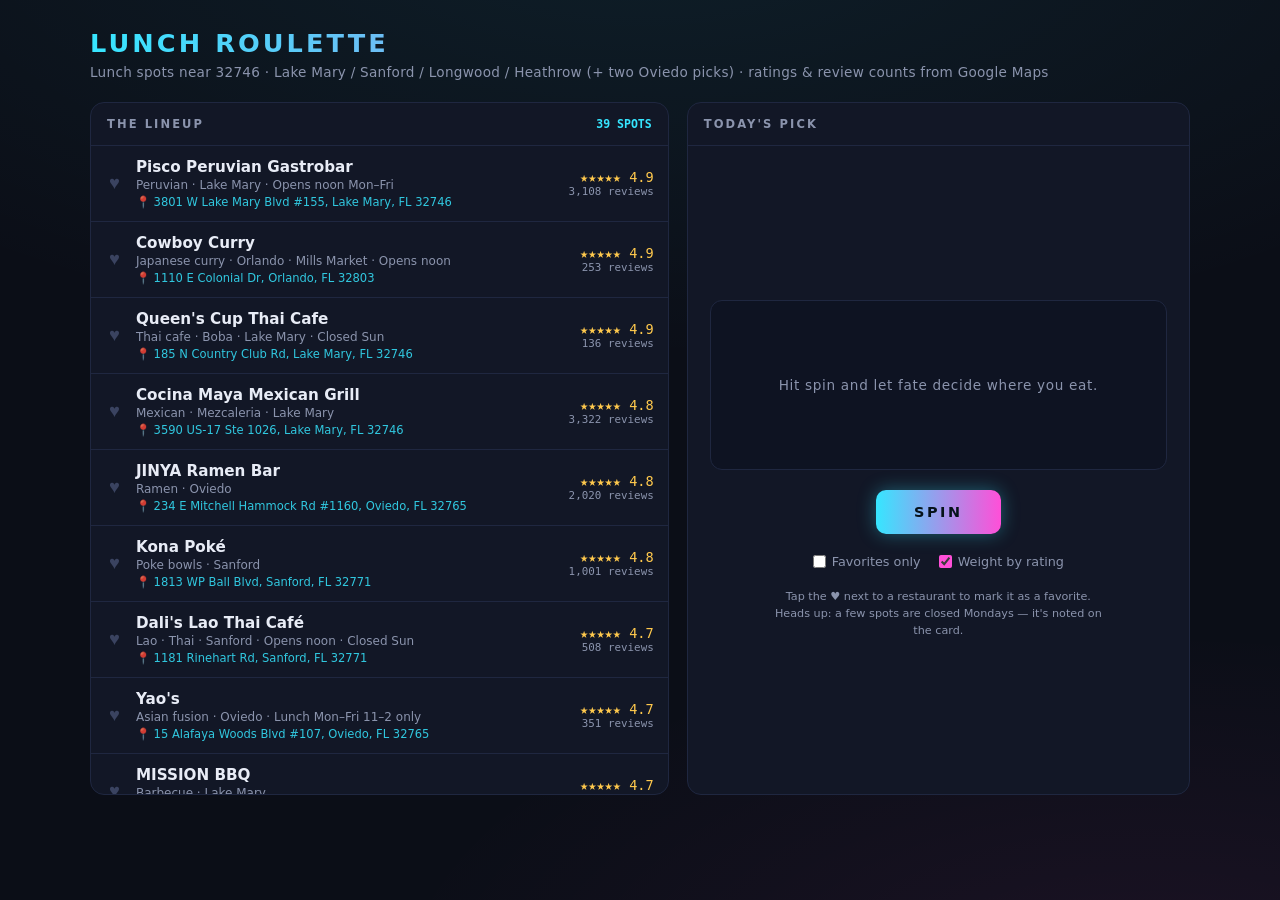
==== lunch.html @ aefb9f99 "Update lunch.html" ====
<!DOCTYPE html>
<html lang="en">
<head>
<meta charset="UTF-8">
<meta name="viewport" content="width=device-width, initial-scale=1.0">
<title>Lunch Roulette — 32746</title>
<style>
  :root{
    --bg:#0b0e17;
    --panel:#121726;
    --panel2:#0e1322;
    --line:#1f2740;
    --cyan:#36e6ff;
    --pink:#ff4fd8;
    --text:#e8ecf6;
    --dim:#8b94ad;
    --gold:#ffc94d;
  }
  *{box-sizing:border-box;margin:0;padding:0}
  body{
    background:var(--bg);
    background-image:radial-gradient(ellipse 80% 50% at 50% -10%, rgba(54,230,255,.08), transparent),
                     radial-gradient(ellipse 60% 40% at 90% 110%, rgba(255,79,216,.07), transparent);
    color:var(--text);
    font-family:"Segoe UI",system-ui,-apple-system,sans-serif;
    min-height:100vh;
    padding:28px 20px 48px;
  }
  header{max-width:1100px;margin:0 auto 22px}
  h1{
    font-size:1.6rem;letter-spacing:.12em;text-transform:uppercase;font-weight:800;
    background:linear-gradient(90deg,var(--cyan),var(--pink));
    -webkit-background-clip:text;background-clip:text;color:transparent;
  }
  header p{color:var(--dim);font-size:.85rem;margin-top:6px;letter-spacing:.02em}
  .wrap{max-width:1100px;margin:0 auto;display:grid;grid-template-columns:1.15fr 1fr;gap:18px}
  @media (max-width:820px){.wrap{grid-template-columns:1fr}}

  .panel{
    background:var(--panel);
    border:1px solid var(--line);
    border-radius:14px;
    overflow:hidden;
    display:flex;flex-direction:column;
  }
  .panel-head{
    padding:14px 16px;border-bottom:1px solid var(--line);
    display:flex;align-items:center;justify-content:space-between;gap:10px;
    font-size:.72rem;letter-spacing:.18em;text-transform:uppercase;color:var(--dim);font-weight:700;
  }
  .panel-head .count{color:var(--cyan);font-family:Consolas,monospace;letter-spacing:0}

  /* list */
  .list{overflow-y:auto;max-height:72vh;scrollbar-width:thin;scrollbar-color:var(--line) transparent}
  .row{
    display:flex;align-items:center;gap:12px;
    padding:12px 14px;border-bottom:1px solid var(--line);
    transition:background .15s;
  }
  .row:last-child{border-bottom:none}
  .row:hover{background:var(--panel2)}
  .row.highlight{background:rgba(54,230,255,.10);box-shadow:inset 3px 0 0 var(--cyan)}
  .fav-btn{
    background:none;border:none;cursor:pointer;font-size:1.15rem;line-height:1;
    color:#3a4360;transition:color .15s,transform .1s;flex-shrink:0;padding:4px;
  }
  .fav-btn:hover{transform:scale(1.2)}
  .fav-btn.on{color:var(--pink);text-shadow:0 0 8px rgba(255,79,216,.6)}
  .info{flex:1;min-width:0}
  .name{font-weight:600;font-size:.95rem}
  .meta{color:var(--dim);font-size:.75rem;margin-top:2px}
  .addr{display:block;font-size:.72rem;margin-top:3px}
  .addr a,.pick-addr a{color:var(--cyan);text-decoration:none;opacity:.85}
  .addr a:hover,.pick-addr a:hover{text-decoration:underline;opacity:1}
  .pick-addr{font-size:.78rem}
  .rating{
    font-family:Consolas,monospace;font-size:.85rem;color:var(--gold);
    flex-shrink:0;text-align:right;
  }
  .rating .n{display:block;color:var(--dim);font-size:.68rem}

  /* picker */
  .picker-body{flex:1;display:flex;flex-direction:column;align-items:center;justify-content:center;padding:34px 22px;gap:20px;min-height:380px}
  .slot{
    width:100%;min-height:170px;border-radius:12px;
    border:1px solid var(--line);
    background:var(--panel2);
    display:flex;flex-direction:column;align-items:center;justify-content:center;
    padding:22px;text-align:center;gap:8px;position:relative;
  }
  .slot.landed{border-color:var(--cyan);box-shadow:0 0 0 1px var(--cyan),0 0 28px rgba(54,230,255,.25)}
  .slot .placeholder{color:var(--dim);font-size:.85rem;letter-spacing:.05em}
  .slot .pick-name{font-size:1.45rem;font-weight:800;letter-spacing:.01em}
  .slot.landed .pick-name{
    background:linear-gradient(90deg,var(--cyan),var(--pink));
    -webkit-background-clip:text;background-clip:text;color:transparent;
  }
  .slot .pick-meta{color:var(--dim);font-size:.82rem}
  .slot .pick-rating{color:var(--gold);font-family:Consolas,monospace;font-size:.95rem}
  .slot .pick-fav{color:var(--pink);font-size:.78rem;letter-spacing:.12em;text-transform:uppercase}

  .spin-btn{
    font:inherit;font-weight:800;letter-spacing:.18em;text-transform:uppercase;font-size:.9rem;
    color:#06121a;background:linear-gradient(90deg,var(--cyan),var(--pink));
    border:none;border-radius:10px;padding:14px 38px;cursor:pointer;
    transition:transform .1s,box-shadow .15s;
    box-shadow:0 0 18px rgba(54,230,255,.35);
  }
  .spin-btn:hover{transform:translateY(-1px);box-shadow:0 0 26px rgba(255,79,216,.45)}
  .spin-btn:active{transform:translateY(1px)}
  .spin-btn:disabled{opacity:.5;cursor:default;transform:none}

  .opts{display:flex;gap:18px;flex-wrap:wrap;justify-content:center;color:var(--dim);font-size:.8rem}
  .opts label{display:flex;align-items:center;gap:6px;cursor:pointer;user-select:none}
  .opts input{accent-color:var(--pink)}
  .note{color:var(--dim);font-size:.7rem;text-align:center;max-width:340px;line-height:1.5}

  @media (prefers-reduced-motion:reduce){
    .spin-btn,.fav-btn,.row{transition:none}
  }
</style>
</head>
<body>
<header>
  <h1>Lunch Roulette</h1>
  <p>Lunch spots near 32746 · Lake Mary / Sanford / Longwood / Heathrow (+ two Oviedo picks) · ratings &amp; review counts from Google Maps</p>
</header>

<div class="wrap">
  <!-- LEFT: list -->
  <section class="panel">
    <div class="panel-head">
      <span>The Lineup</span>
      <span class="count" id="countLabel"></span>
    </div>
    <div class="list" id="list"></div>
  </section>

  <!-- RIGHT: picker -->
  <section class="panel">
    <div class="panel-head"><span>Today's Pick</span></div>
    <div class="picker-body">
      <div class="slot" id="slot">
        <div class="placeholder">Hit spin and let fate decide where you eat.</div>
      </div>
      <button class="spin-btn" id="spinBtn">Spin</button>
      <div class="opts">
        <label><input type="checkbox" id="favOnly"> Favorites only</label>
        <label><input type="checkbox" id="weighted" checked> Weight by rating</label>
      </div>
      <p class="note">Tap the ♥ next to a restaurant to mark it as a favorite. Heads up: a few spots are closed Mondays — it's noted on the card.</p>
    </div>
  </section>
</div>

<script>
const RESTAURANTS = [
  {name:"Pisco Peruvian Gastrobar", cuisine:"Peruvian", area:"Lake Mary", rating:4.9, reviews:3108, note:"Opens noon Mon–Fri", addr:"3801 W Lake Mary Blvd #155, Lake Mary, FL 32746", maps:"https://maps.apple.com/?daddr=3801%20W%20Lake%20Mary%20Blvd%20%23155%2C%20Lake%20Mary%2C%20FL%2032746"},
  {name:"Cowboy Curry", cuisine:"Japanese curry", area:"Orlando · Mills Market", rating:4.9, reviews:253, note:"Opens noon", addr:"1110 E Colonial Dr, Orlando, FL 32803", maps:"https://maps.apple.com/?daddr=1110%20E%20Colonial%20Dr%2C%20Orlando%2C%20FL%2032803"},
  {name:"Queen's Cup Thai Cafe", cuisine:"Thai cafe · Boba", area:"Lake Mary", rating:4.9, reviews:136, note:"Closed Sun", addr:"185 N Country Club Rd, Lake Mary, FL 32746", maps:"https://maps.apple.com/?daddr=185%20N%20Country%20Club%20Rd%2C%20Lake%20Mary%2C%20FL%2032746"},
  {name:"Cocina Maya Mexican Grill", cuisine:"Mexican · Mezcaleria", area:"Lake Mary", rating:4.8, reviews:3322, note:"", addr:"3590 US-17 Ste 1026, Lake Mary, FL 32746", maps:"https://maps.apple.com/?daddr=3590%20US-17%20Ste%201026%2C%20Lake%20Mary%2C%20FL%2032746"},
  {name:"JINYA Ramen Bar", cuisine:"Ramen", area:"Oviedo", rating:4.8, reviews:2020, note:"", addr:"234 E Mitchell Hammock Rd #1160, Oviedo, FL 32765", maps:"https://maps.apple.com/?daddr=234%20E%20Mitchell%20Hammock%20Rd%20%231160%2C%20Oviedo%2C%20FL%2032765"},
  {name:"Kona Poké", cuisine:"Poke bowls", area:"Sanford", rating:4.8, reviews:1001, note:"", addr:"1813 WP Ball Blvd, Sanford, FL 32771", maps:"https://maps.apple.com/?daddr=1813%20WP%20Ball%20Blvd%2C%20Sanford%2C%20FL%2032771"},
  {name:"Dali's Lao Thai Café", cuisine:"Lao · Thai", area:"Sanford", rating:4.7, reviews:508, note:"Opens noon · Closed Sun", addr:"1181 Rinehart Rd, Sanford, FL 32771", maps:"https://maps.apple.com/?daddr=1181%20Rinehart%20Rd%2C%20Sanford%2C%20FL%2032771"},
  {name:"Yao's", cuisine:"Asian fusion", area:"Oviedo", rating:4.7, reviews:351, note:"Lunch Mon–Fri 11–2 only", addr:"15 Alafaya Woods Blvd #107, Oviedo, FL 32765", maps:"https://maps.apple.com/?daddr=15%20Alafaya%20Woods%20Blvd%20%23107%2C%20Oviedo%2C%20FL%2032765"},
  {name:"MISSION BBQ", cuisine:"Barbecue", area:"Lake Mary", rating:4.7, reviews:259, note:"", addr:"4335 W Lake Mary Blvd, Lake Mary, FL 32746", maps:"https://maps.apple.com/?daddr=4335%20W%20Lake%20Mary%20Blvd%2C%20Lake%20Mary%2C%20FL%2032746"},
  {name:"FILO Mediterranean Kitchen", cuisine:"Mediterranean bowls", area:"Lake Mary", rating:4.7, reviews:201, note:"", addr:"4287 W Lake Mary Blvd, Lake Mary, FL 32746", maps:"https://maps.apple.com/?daddr=4287%20W%20Lake%20Mary%20Blvd%2C%20Lake%20Mary%2C%20FL%2032746"},
  {name:"Ford's Garage", cuisine:"Burgers · American", area:"Sanford", rating:4.7, reviews:1014, note:"", addr:"1415 Rinehart Rd, Sanford, FL 32771", maps:"https://maps.apple.com/?daddr=1415%20Rinehart%20Rd%2C%20Sanford%2C%20FL%2032771"},
  {name:"Hooked Fish Camp", cuisine:"Seafood", area:"Sanford", rating:4.7, reviews:459, note:"", addr:"550 Towne Center Cir, Sanford, FL 32771", maps:"https://maps.apple.com/?daddr=550%20Towne%20Center%20Cir%2C%20Sanford%2C%20FL%2032771"},
  {name:"Moliendo Café", cuisine:"Colombian · Latin", area:"Longwood", rating:4.7, reviews:315, note:"", addr:"409 N US Hwy 17 92, Longwood, FL 32750", maps:"https://maps.apple.com/?daddr=409%20N%20US%20Hwy%2017%2092%2C%20Longwood%2C%20FL%2032750"},
  {name:"Chick-fil-A", cuisine:"Chicken · Fast food", area:"Lake Mary Blvd", rating:4.6, reviews:4396, note:"Closed Sun", addr:"4420 W Lake Mary Blvd, Lake Mary, FL 32746", maps:"https://maps.apple.com/?daddr=4420%20W%20Lake%20Mary%20Blvd%2C%20Lake%20Mary%2C%20FL%2032746"},
  {name:"Mellow Mushroom", cuisine:"Pizza", area:"Sanford", rating:4.6, reviews:3095, note:"", addr:"1831 Rinehart Rd, Sanford, FL 32771", maps:"https://maps.apple.com/?daddr=1831%20Rinehart%20Rd%2C%20Sanford%2C%20FL%2032771"},
  {name:"F&D Cantina", cuisine:"Mexican", area:"Lake Mary", rating:4.6, reviews:2610, note:"Opens 11:30", addr:"1125 Townpark Ave, Lake Mary, FL 32746", maps:"https://maps.apple.com/?daddr=1125%20Townpark%20Ave%2C%20Lake%20Mary%2C%20FL%2032746"},
  {name:"Fresh Kitchen", cuisine:"Healthy bowls", area:"Lake Mary", rating:4.6, reviews:1332, note:"", addr:"3793 Lake Emma Rd, Lake Mary, FL 32746", maps:"https://maps.apple.com/?daddr=3793%20Lake%20Emma%20Rd%2C%20Lake%20Mary%2C%20FL%2032746"},
  {name:"The Vineyard Wine Company", cuisine:"Wine bar · American", area:"Lake Mary", rating:4.6, reviews:754, note:"Closed Mon", addr:"1140 Townpark Ave #1260, Lake Mary, FL 32746", maps:"https://maps.apple.com/?daddr=1140%20Townpark%20Ave%20%231260%2C%20Lake%20Mary%2C%20FL%2032746"},
  {name:"Made In Puerto Rico", cuisine:"Puerto Rican", area:"Lake Mary", rating:4.6, reviews:474, note:"", addr:"3005 W Lake Mary Blvd #120, Lake Mary, FL 32746", maps:"https://maps.apple.com/?daddr=3005%20W%20Lake%20Mary%20Blvd%20%23120%2C%20Lake%20Mary%2C%20FL%2032746"},
  {name:"Miyaji Sushi & Hibachi", cuisine:"Japanese · Sushi · Hibachi", area:"Lake Mary", rating:4.6, reviews:150, note:"", addr:"4265 W Lake Mary Blvd, Lake Mary, FL 32746", maps:"https://maps.apple.com/?daddr=4265%20W%20Lake%20Mary%20Blvd%2C%20Lake%20Mary%2C%20FL%2032746"},
  {name:"Korea House", cuisine:"Korean BBQ", area:"Longwood", rating:4.5, reviews:1118, note:"Opens noon · Closed Tue", addr:"1155 W State Rd 434 #123, Longwood, FL 32750", maps:"https://maps.apple.com/?daddr=1155%20W%20State%20Rd%20434%20%23123%2C%20Longwood%2C%20FL%2032750"},
  {name:"Krazy Greek Kitchen", cuisine:"Greek", area:"Lake Mary", rating:4.5, reviews:1834, note:"", addr:"142 W Lakeview Ave #1000, Lake Mary, FL 32746", maps:"https://maps.apple.com/?daddr=142%20W%20Lakeview%20Ave%20%231000%2C%20Lake%20Mary%2C%20FL%2032746"},
  {name:"CAVA", cuisine:"Mediterranean bowls", area:"Lake Mary", rating:4.5, reviews:935, note:"", addr:"901 Currency Cir, Lake Mary, FL 32746", maps:"https://maps.apple.com/?daddr=901%20Currency%20Cir%2C%20Lake%20Mary%2C%20FL%2032746"},
  {name:"5th Element", cuisine:"Indian · Lunch buffet", area:"Sanford", rating:4.5, reviews:1400, note:"Closed Mon · Lunch 11–3", addr:"1133 Rinehart Rd, Sanford, FL 32771", maps:"https://maps.apple.com/?daddr=1133%20Rinehart%20Rd%2C%20Sanford%2C%20FL%2032771"},
  {name:"Nawabi Hyderabad House", cuisine:"Indian · Hyderabadi", area:"Lake Mary", rating:4.5, reviews:90, note:"", addr:"4225 W Lake Mary Blvd, Lake Mary, FL 32746", maps:"https://maps.apple.com/?daddr=4225%20W%20Lake%20Mary%20Blvd%2C%20Lake%20Mary%2C%20FL%2032746"},
  {name:"Maru Sushi & Grill", cuisine:"Japanese · Korean · Sushi", area:"Sanford", rating:4.4, reviews:392, note:"Closed Sun · Lunch 11:30–2:30", addr:"400 N Entrance Rd, Sanford, FL 32771", maps:"https://maps.apple.com/?daddr=400%20N%20Entrance%20Rd%2C%20Sanford%2C%20FL%2032771"},
  {name:"4 Rivers Smokehouse", cuisine:"Barbecue", area:"Longwood", rating:4.5, reviews:3596, note:"", addr:"1869 W State Rd 434, Longwood, FL 32750", maps:"https://maps.apple.com/?daddr=1869%20W%20State%20Rd%20434%2C%20Longwood%2C%20FL%2032750"},
  {name:"NewCity Bistro", cuisine:"Bistro · Café", area:"Lake Mary", rating:4.5, reviews:110, note:"Open till 4:30", addr:"124 N 4th St Ste 1700, Lake Mary, FL 32746", maps:"https://maps.apple.com/?daddr=124%20N%204th%20St%20Ste%201700%2C%20Lake%20Mary%2C%20FL%2032746"},
  {name:"PDQ", cuisine:"Chicken tenders", area:"Sanford", rating:4.4, reviews:2907, note:"", addr:"1610 Rinehart Rd, Sanford, FL 32771", maps:"https://maps.apple.com/?daddr=1610%20Rinehart%20Rd%2C%20Sanford%2C%20FL%2032771"},
  {name:"Shake Shack", cuisine:"Burgers · Shakes", area:"Oviedo", rating:4.4, reviews:28, note:"", addr:"65 W Mitchell Hammock Rd Ste 1501, Oviedo, FL 32765", maps:"https://maps.apple.com/?daddr=65%20W%20Mitchell%20Hammock%20Rd%20Ste%201501%2C%20Oviedo%2C%20FL%2032765"},
  {name:"Beth's Burger Bar", cuisine:"Burgers · American", area:"Lake Mary", rating:4.3, reviews:1450, note:"", addr:"223 Wheelhouse Ln #1121, Lake Mary, FL 32746", maps:"https://maps.apple.com/?daddr=223%20Wheelhouse%20Ln%20%231121%2C%20Lake%20Mary%2C%20FL%2032746"},
  {name:"Peach Valley Café", cuisine:"Breakfast · Brunch", area:"Heathrow", rating:4.3, reviews:1313, note:"Open till 2:30", addr:"1210 International Pkwy, Heathrow, FL 32746", maps:"https://maps.apple.com/?daddr=1210%20International%20Pkwy%2C%20Heathrow%2C%20FL%2032746"},
  {name:"Jax 5th Ave", cuisine:"Wings · Sports bar", area:"Lake Mary", rating:4.2, reviews:1211, note:"Closed Mon", addr:"951 Greenwood Blvd, Lake Mary, FL 32746", maps:"https://maps.apple.com/?daddr=951%20Greenwood%20Blvd%2C%20Lake%20Mary%2C%20FL%2032746"},
  {name:"Subway", cuisine:"Subs · Fast food", area:"International Pkwy", rating:4.2, reviews:162, note:"", addr:"120 International Pkwy Ste 114, Lake Mary, FL 32746", maps:"https://maps.apple.com/?daddr=120%20International%20Pkwy%20Ste%20114%2C%20Lake%20Mary%2C%20FL%2032746"},
  {name:"Arby's", cuisine:"Roast beef · Fast food", area:"Lake Mary", rating:4.1, reviews:1584, note:"", addr:"4620 W Lake Mary Blvd, Lake Mary, FL 32746", maps:"https://maps.apple.com/?daddr=4620%20W%20Lake%20Mary%20Blvd%2C%20Lake%20Mary%2C%20FL%2032746"},
  {name:"Dave's Hot Chicken", cuisine:"Hot chicken", area:"Lake Mary", rating:4.0, reviews:555, note:"", addr:"4405 W Lake Mary Blvd, Lake Mary, FL 32746", maps:"https://maps.apple.com/?daddr=4405%20W%20Lake%20Mary%20Blvd%2C%20Lake%20Mary%2C%20FL%2032746"},
  {name:"Chipotle", cuisine:"Mexican · Fast casual", area:"Sanford (WP Ball Blvd)", rating:4.0, reviews:1078, note:"Next to Kona Poké", addr:"1805 WP Ball Blvd, Sanford, FL 32771", maps:"https://maps.apple.com/?daddr=1805%20WP%20Ball%20Blvd%2C%20Sanford%2C%20FL%2032771"},
  {name:"Steak 'n Shake", cuisine:"Burgers · Shakes", area:"Sanford", rating:4.0, reviews:1551, note:"", addr:"40 Towne Center Cir, Sanford, FL 32771", maps:"https://maps.apple.com/?daddr=40%20Towne%20Center%20Cir%2C%20Sanford%2C%20FL%2032771"},
  {name:"Bojangles", cuisine:"Chicken · Biscuits", area:"Sanford", rating:3.9, reviews:980, note:"Open 24 hrs", addr:"101 S Oregon Ave, Sanford, FL 32771", maps:"https://maps.apple.com/?daddr=101%20S%20Oregon%20Ave%2C%20Sanford%2C%20FL%2032771"}
];

const favs = new Set();
const listEl = document.getElementById('list');
const slotEl = document.getElementById('slot');
const spinBtn = document.getElementById('spinBtn');
const favOnly = document.getElementById('favOnly');
const weighted = document.getElementById('weighted');
const countLabel = document.getElementById('countLabel');

function stars(r){
  const full = Math.round(r);
  return '★'.repeat(full) + '☆'.repeat(5-full);
}

function render(){
  listEl.innerHTML = '';
  RESTAURANTS.forEach((r,i)=>{
    const row = document.createElement('div');
    row.className = 'row';
    row.id = 'row-'+i;
    row.innerHTML =
      '<button class="fav-btn'+(favs.has(i)?' on':'')+'" title="Toggle favorite">♥</button>'+
      '<div class="info"><div class="name">'+r.name+'</div>'+
      '<div class="meta">'+r.cuisine+' · '+r.area+(r.note?' · '+r.note:'')+'</div>'+
      '<div class="addr"><a href="'+r.maps+'" target="_blank" rel="noopener">\ud83d\udccd '+r.addr+'</a></div></div>'+
      '<div class="rating">'+stars(r.rating)+' '+r.rating.toFixed(1)+
      '<span class="n">'+r.reviews.toLocaleString()+' reviews</span></div>';
    row.querySelector('.fav-btn').addEventListener('click',()=>{
      favs.has(i) ? favs.delete(i) : favs.add(i);
      render();
    });
    listEl.appendChild(row);
  });
  countLabel.textContent = RESTAURANTS.length + ' spots' + (favs.size ? ' · ' + favs.size + ' ♥' : '');
}

function pool(){
  let idx = RESTAURANTS.map((_,i)=>i);
  if (favOnly.checked && favs.size) idx = idx.filter(i=>favs.has(i));
  return idx;
}

function weightedPick(idx){
  if (!weighted.checked){
    return idx[Math.floor(Math.random()*idx.length)];
  }
  // weight = (rating - 3.5)^2 so a 4.9 is meaningfully likelier than a 3.9
  const w = idx.map(i=>Math.pow(RESTAURANTS[i].rating-3.5,2));
  const total = w.reduce((a,b)=>a+b,0);
  let roll = Math.random()*total;
  for (let k=0;k<idx.length;k++){
    roll -= w[k];
    if (roll<=0) return idx[k];
  }
  return idx[idx.length-1];
}

function showInSlot(i, landed){
  const r = RESTAURANTS[i];
  slotEl.classList.toggle('landed', landed);
  slotEl.innerHTML =
    '<div class="pick-name">'+r.name+'</div>'+
    '<div class="pick-meta">'+r.cuisine+' · '+r.area+(r.note?' · '+r.note:'')+'</div>'+
    '<div class="pick-rating">'+stars(r.rating)+' '+r.rating.toFixed(1)+' ('+r.reviews.toLocaleString()+')</div>'+
    '<div class="pick-addr"><a href="'+r.maps+'" target="_blank" rel="noopener">\ud83d\udccd '+r.addr+' \u2192 Directions</a></div>'+
    (favs.has(i)?'<div class="pick-fav">♥ Favorite</div>':'');
  document.querySelectorAll('.row').forEach(el=>el.classList.remove('highlight'));
  if (landed){
    const row = document.getElementById('row-'+i);
    row.classList.add('highlight');
    row.scrollIntoView({block:'nearest',behavior:'smooth'});
  }
}

function spin(){
  const idx = pool();
  if (!idx.length) return;
  const winner = weightedPick(idx);
  const reduce = window.matchMedia('(prefers-reduced-motion: reduce)').matches;
  if (reduce || idx.length===1){ showInSlot(winner,true); return; }

  spinBtn.disabled = true;
  let ticks = 0;
  const totalTicks = 16 + Math.floor(Math.random()*6);
  let delay = 50;
  (function tick(){
    if (ticks < totalTicks){
      showInSlot(idx[Math.floor(Math.random()*idx.length)], false);
      ticks++;
      delay *= 1.13; // slow down like a wheel
      setTimeout(tick, delay);
    } else {
      showInSlot(winner, true);
      spinBtn.disabled = false;
    }
  })();
}

spinBtn.addEventListener('click', spin);
render();
</script>
</body>
</html>
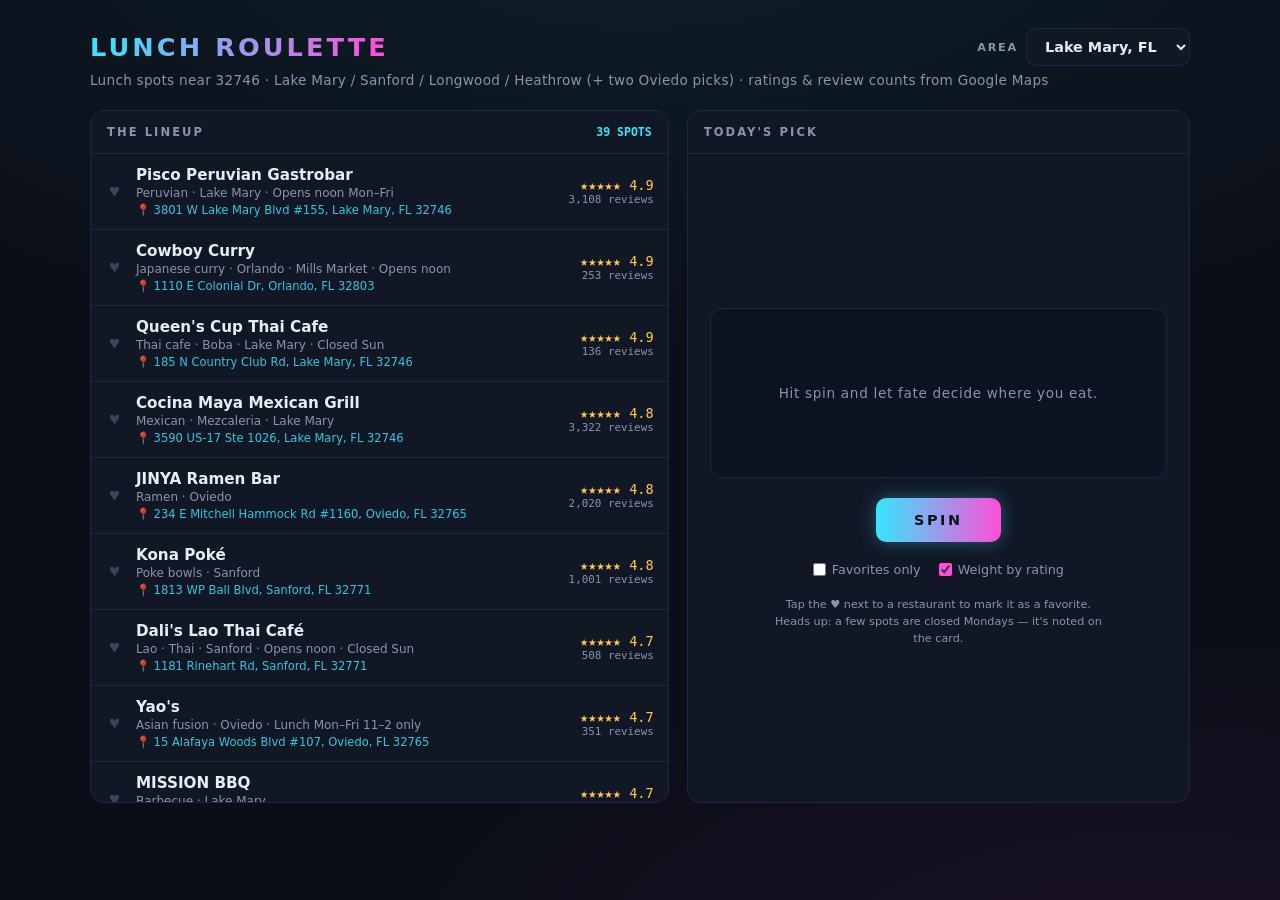
==== commit 9f3e5555: "Update lunch.html" ====
--- a/lunch.html
+++ b/lunch.html
@@ -3,7 +3,7 @@
 <head>
 <meta charset="UTF-8">
 <meta name="viewport" content="width=device-width, initial-scale=1.0">
-<title>Lunch Roulette — 32746</title>
+<title>Lunch Roulette</title>
 <style>
   :root{
     --bg:#0b0e17;
@@ -27,12 +27,21 @@
     padding:28px 20px 48px;
   }
   header{max-width:1100px;margin:0 auto 22px}
+  .title-row{display:flex;align-items:center;justify-content:space-between;gap:16px;flex-wrap:wrap}
   h1{
     font-size:1.6rem;letter-spacing:.12em;text-transform:uppercase;font-weight:800;
     background:linear-gradient(90deg,var(--cyan),var(--pink));
     -webkit-background-clip:text;background-clip:text;color:transparent;
   }
   header p{color:var(--dim);font-size:.85rem;margin-top:6px;letter-spacing:.02em}
+  .region-picker{display:flex;align-items:center;gap:8px}
+  .region-picker label{font-size:.7rem;letter-spacing:.16em;text-transform:uppercase;color:var(--dim);font-weight:700}
+  #region{
+    font:inherit;font-size:.9rem;font-weight:600;color:var(--text);
+    background:var(--panel);border:1px solid var(--line);border-radius:10px;
+    padding:9px 14px;cursor:pointer;outline:none;
+  }
+  #region:focus{border-color:var(--cyan);box-shadow:0 0 0 1px var(--cyan)}
   .wrap{max-width:1100px;margin:0 auto;display:grid;grid-template-columns:1.15fr 1fr;gap:18px}
   @media (max-width:820px){.wrap{grid-template-columns:1fr}}
 
@@ -122,8 +131,14 @@
 </head>
 <body>
 <header>
-  <h1>Lunch Roulette</h1>
-  <p>Lunch spots near 32746 · Lake Mary / Sanford / Longwood / Heathrow (+ two Oviedo picks) · ratings &amp; review counts from Google Maps</p>
+  <div class="title-row">
+    <h1>Lunch Roulette</h1>
+    <div class="region-picker">
+      <label for="region">Area</label>
+      <select id="region"></select>
+    </div>
+  </div>
+  <p id="subtitle"></p>
 </header>
 
 <div class="wrap">
@@ -148,13 +163,18 @@
         <label><input type="checkbox" id="favOnly"> Favorites only</label>
         <label><input type="checkbox" id="weighted" checked> Weight by rating</label>
       </div>
-      <p class="note">Tap the ♥ next to a restaurant to mark it as a favorite. Heads up: a few spots are closed Mondays — it's noted on the card.</p>
+      <p class="note" id="note"></p>
     </div>
   </section>
 </div>
 
 <script>
-const RESTAURANTS = [
+const REGIONS = {
+  lakemary: {
+    label: "Lake Mary, FL",
+    subtitle: "Lunch spots near 32746 \u00b7 Lake Mary / Sanford / Longwood / Heathrow (+ two Oviedo picks) \u00b7 ratings & review counts from Google Maps",
+    note: "Tap the \u2665 next to a restaurant to mark it as a favorite. Heads up: a few spots are closed Mondays \u2014 it's noted on the card.",
+    restaurants: [
   {name:"Pisco Peruvian Gastrobar", cuisine:"Peruvian", area:"Lake Mary", rating:4.9, reviews:3108, note:"Opens noon Mon–Fri", addr:"3801 W Lake Mary Blvd #155, Lake Mary, FL 32746", maps:"https://maps.apple.com/?daddr=3801%20W%20Lake%20Mary%20Blvd%20%23155%2C%20Lake%20Mary%2C%20FL%2032746"},
   {name:"Cowboy Curry", cuisine:"Japanese curry", area:"Orlando · Mills Market", rating:4.9, reviews:253, note:"Opens noon", addr:"1110 E Colonial Dr, Orlando, FL 32803", maps:"https://maps.apple.com/?daddr=1110%20E%20Colonial%20Dr%2C%20Orlando%2C%20FL%2032803"},
   {name:"Queen's Cup Thai Cafe", cuisine:"Thai cafe · Boba", area:"Lake Mary", rating:4.9, reviews:136, note:"Closed Sun", addr:"185 N Country Club Rd, Lake Mary, FL 32746", maps:"https://maps.apple.com/?daddr=185%20N%20Country%20Club%20Rd%2C%20Lake%20Mary%2C%20FL%2032746"},
@@ -194,19 +214,63 @@
   {name:"Chipotle", cuisine:"Mexican · Fast casual", area:"Sanford (WP Ball Blvd)", rating:4.0, reviews:1078, note:"Next to Kona Poké", addr:"1805 WP Ball Blvd, Sanford, FL 32771", maps:"https://maps.apple.com/?daddr=1805%20WP%20Ball%20Blvd%2C%20Sanford%2C%20FL%2032771"},
   {name:"Steak 'n Shake", cuisine:"Burgers · Shakes", area:"Sanford", rating:4.0, reviews:1551, note:"", addr:"40 Towne Center Cir, Sanford, FL 32771", maps:"https://maps.apple.com/?daddr=40%20Towne%20Center%20Cir%2C%20Sanford%2C%20FL%2032771"},
   {name:"Bojangles", cuisine:"Chicken · Biscuits", area:"Sanford", rating:3.9, reviews:980, note:"Open 24 hrs", addr:"101 S Oregon Ave, Sanford, FL 32771", maps:"https://maps.apple.com/?daddr=101%20S%20Oregon%20Ave%2C%20Sanford%2C%20FL%2032771"}
-];
-
-const favs = new Set();
+]
+  },
+  southbay: {
+    label: "South Bay, CA",
+    subtitle: "Brunch & lunch spots in Torrance / Redondo / Hermosa / Manhattan Beach / Gardena \u00b7 no dinner-only spots \u00b7 all highly rated",
+    note: "Tap the \u2665 to favorite a spot. These are daytime-leaning places \u2014 check the card for closed days and kitchen hours before you head out.",
+    restaurants: [
+  {name:"Mychal's Café", cuisine:"Café · Breakfast & lunch", area:"Redondo Beach", rating:4.9, reviews:299, note:"Daytime only", addr:"2302 Artesia Blvd, Redondo Beach, CA 90278"},
+  {name:"Délices Du Chef", cuisine:"French café · Bakery", area:"Torrance", rating:4.8, reviews:135, note:"Open till 4", addr:"24416 Crenshaw Blvd Ste 4, Torrance, CA 90505"},
+  {name:"Caffe Tre Venezie", cuisine:"Italian café · Panini", area:"Torrance", rating:4.8, reviews:373, note:"Closed Wed · till 3", addr:"3525 Pacific Coast Hwy Unit B, Torrance, CA 90505"},
+  {name:"AttaGirl", cuisine:"Mediterranean · Brunch", area:"Hermosa Beach", rating:4.8, reviews:173, note:"Weekend brunch · lunch from noon", addr:"1238 Hermosa Ave, Hermosa Beach, CA 90254"},
+  {name:"Tommy and Atticus", cuisine:"Bakery · Café", area:"Redondo Beach", rating:4.7, reviews:313, note:"Wed–Sun · till 3", addr:"1700 Aviation Blvd, Redondo Beach, CA 90278"},
+  {name:"North End Caffe", cuisine:"Breakfast · Brunch", area:"Manhattan Beach", rating:4.7, reviews:442, note:"Open till 2:30", addr:"3421 Highland Ave, Manhattan Beach, CA 90266"},
+  {name:"Sweet Rice", cuisine:"Thai · Bib Gourmand", area:"Gardena", rating:4.7, reviews:241, note:"Closed Mon", addr:"1630 W Redondo Beach Blvd #4, Gardena, CA 90247"},
+  {name:"Wildflower Café", cuisine:"Breakfast · Brunch", area:"Redondo Beach", rating:4.6, reviews:937, note:"Open till 2:30", addr:"600 S Pacific Coast Hwy, Redondo Beach, CA 90277"},
+  {name:"Local Kitchen", cuisine:"American · Gastropub", area:"Torrance", rating:4.6, reviews:1447, note:"", addr:"1321 Sartori Ave, Torrance, CA 90501"},
+  {name:"Eat At Rudy's", cuisine:"Breakfast · Diner", area:"Torrance", rating:4.6, reviews:1008, note:"Open till 2", addr:"1340 Post Ave, Torrance, CA 90501"},
+  {name:"Martha's 22nd St Grill", cuisine:"Breakfast · Brunch", area:"Hermosa Beach", rating:4.6, reviews:1206, note:"Ocean view · till 3", addr:"25 22nd St, Hermosa Beach, CA 90254"},
+  {name:"El Tarasco", cuisine:"Mexican · Tacos", area:"Manhattan Beach", rating:4.6, reviews:961, note:"Opens 10am", addr:"316 Rosecrans Ave, Manhattan Beach, CA 90266"},
+  {name:"Spoon House", cuisine:"Japanese-Italian pasta", area:"Gardena", rating:4.6, reviews:958, note:"Opens 11", addr:"1601 W Redondo Beach Blvd, Gardena, CA 90247"},
+  {name:"Eatalian", cuisine:"Italian", area:"Gardena", rating:4.6, reviews:2770, note:"Closed Sun · opens 10:30", addr:"15500 S Broadway, Gardena, CA 90248"},
+  {name:"The Pan", cuisine:"American · Breakfast", area:"Torrance", rating:4.5, reviews:210, note:"Closed Tue · till 3", addr:"3160 Pacific Coast Hwy, Torrance, CA 90505"},
+  {name:"Phanny's", cuisine:"Breakfast burritos", area:"Redondo Beach", rating:4.5, reviews:659, note:"Closed Mon · to-go", addr:"1021 S Pacific Coast Hwy, Redondo Beach, CA 90277"},
+  {name:"Gum Tree Café", cuisine:"Café · Breakfast & lunch", area:"Hermosa Beach", rating:4.5, reviews:250, note:"", addr:"238 Pier Ave, Hermosa Beach, CA 90254"},
+  {name:"Crème De La Crêpe", cuisine:"French · Crêpes", area:"Hermosa Beach", rating:4.5, reviews:481, note:"", addr:"424 Pier Ave, Hermosa Beach, CA 90254"},
+  {name:"Bonaparte Bistro", cuisine:"Californian · Bistro", area:"Hermosa Beach", rating:4.5, reviews:291, note:"Opens 10:30", addr:"36 Pier Ave, Hermosa Beach, CA 90254"},
+  {name:"The Pan", cuisine:"American · Breakfast", area:"Gardena", rating:4.5, reviews:2246, note:"Closed Tue · till 3", addr:"16601 S Western Ave, Gardena, CA 90247"}
+]
+  }
+};
+
+const favsByRegion = {};
+let currentRegion = "lakemary";
+let RESTAURANTS = [];
+
 const listEl = document.getElementById('list');
 const slotEl = document.getElementById('slot');
 const spinBtn = document.getElementById('spinBtn');
 const favOnly = document.getElementById('favOnly');
 const weighted = document.getElementById('weighted');
 const countLabel = document.getElementById('countLabel');
+const regionSel = document.getElementById('region');
+const subtitleEl = document.getElementById('subtitle');
+const noteEl = document.getElementById('note');
+
+function favs(){
+  if(!favsByRegion[currentRegion]) favsByRegion[currentRegion] = new Set();
+  return favsByRegion[currentRegion];
+}
+
+function mapsUrl(r){
+  return r.maps || ('https://maps.apple.com/?daddr=' + encodeURIComponent(r.addr));
+}
 
 function stars(r){
   const full = Math.round(r);
-  return '★'.repeat(full) + '☆'.repeat(5-full);
+  return '\u2605'.repeat(full) + '\u2606'.repeat(5-full);
 }
 
 function render(){
@@ -216,24 +280,24 @@
     row.className = 'row';
     row.id = 'row-'+i;
     row.innerHTML =
-      '<button class="fav-btn'+(favs.has(i)?' on':'')+'" title="Toggle favorite">♥</button>'+
+      '<button class="fav-btn'+(favs().has(i)?' on':'')+'" title="Toggle favorite">\u2665</button>'+
       '<div class="info"><div class="name">'+r.name+'</div>'+
-      '<div class="meta">'+r.cuisine+' · '+r.area+(r.note?' · '+r.note:'')+'</div>'+
-      '<div class="addr"><a href="'+r.maps+'" target="_blank" rel="noopener">\ud83d\udccd '+r.addr+'</a></div></div>'+
+      '<div class="meta">'+r.cuisine+' \u00b7 '+r.area+(r.note?' \u00b7 '+r.note:'')+'</div>'+
+      '<div class="addr"><a href="'+mapsUrl(r)+'" target="_blank" rel="noopener">\ud83d\udccd '+r.addr+'</a></div></div>'+
       '<div class="rating">'+stars(r.rating)+' '+r.rating.toFixed(1)+
       '<span class="n">'+r.reviews.toLocaleString()+' reviews</span></div>';
     row.querySelector('.fav-btn').addEventListener('click',()=>{
-      favs.has(i) ? favs.delete(i) : favs.add(i);
+      favs().has(i) ? favs().delete(i) : favs().add(i);
       render();
     });
     listEl.appendChild(row);
   });
-  countLabel.textContent = RESTAURANTS.length + ' spots' + (favs.size ? ' · ' + favs.size + ' ♥' : '');
+  countLabel.textContent = RESTAURANTS.length + ' spots' + (favs().size ? ' \u00b7 ' + favs().size + ' \u2665' : '');
 }
 
 function pool(){
   let idx = RESTAURANTS.map((_,i)=>i);
-  if (favOnly.checked && favs.size) idx = idx.filter(i=>favs.has(i));
+  if (favOnly.checked && favs().size) idx = idx.filter(i=>favs().has(i));
   return idx;
 }
 
@@ -241,7 +305,6 @@
   if (!weighted.checked){
     return idx[Math.floor(Math.random()*idx.length)];
   }
-  // weight = (rating - 3.5)^2 so a 4.9 is meaningfully likelier than a 3.9
   const w = idx.map(i=>Math.pow(RESTAURANTS[i].rating-3.5,2));
   const total = w.reduce((a,b)=>a+b,0);
   let roll = Math.random()*total;
@@ -257,10 +320,10 @@
   slotEl.classList.toggle('landed', landed);
   slotEl.innerHTML =
     '<div class="pick-name">'+r.name+'</div>'+
-    '<div class="pick-meta">'+r.cuisine+' · '+r.area+(r.note?' · '+r.note:'')+'</div>'+
+    '<div class="pick-meta">'+r.cuisine+' \u00b7 '+r.area+(r.note?' \u00b7 '+r.note:'')+'</div>'+
     '<div class="pick-rating">'+stars(r.rating)+' '+r.rating.toFixed(1)+' ('+r.reviews.toLocaleString()+')</div>'+
-    '<div class="pick-addr"><a href="'+r.maps+'" target="_blank" rel="noopener">\ud83d\udccd '+r.addr+' \u2192 Directions</a></div>'+
-    (favs.has(i)?'<div class="pick-fav">♥ Favorite</div>':'');
+    '<div class="pick-addr"><a href="'+mapsUrl(r)+'" target="_blank" rel="noopener">\ud83d\udccd '+r.addr+' \u2192 Directions</a></div>'+
+    (favs().has(i)?'<div class="pick-fav">\u2665 Favorite</div>':'');
   document.querySelectorAll('.row').forEach(el=>el.classList.remove('highlight'));
   if (landed){
     const row = document.getElementById('row-'+i);
@@ -284,7 +347,7 @@
     if (ticks < totalTicks){
       showInSlot(idx[Math.floor(Math.random()*idx.length)], false);
       ticks++;
-      delay *= 1.13; // slow down like a wheel
+      delay *= 1.13;
       setTimeout(tick, delay);
     } else {
       showInSlot(winner, true);
@@ -293,8 +356,28 @@
   })();
 }
 
+function loadRegion(key){
+  currentRegion = key;
+  const region = REGIONS[key];
+  RESTAURANTS = region.restaurants;
+  subtitleEl.textContent = region.subtitle;
+  noteEl.textContent = region.note;
+  slotEl.classList.remove('landed');
+  slotEl.innerHTML = '<div class="placeholder">Hit spin and let fate decide where you eat.</div>';
+  render();
+}
+
+Object.keys(REGIONS).forEach(key=>{
+  const opt = document.createElement('option');
+  opt.value = key;
+  opt.textContent = REGIONS[key].label;
+  regionSel.appendChild(opt);
+});
+
+regionSel.addEventListener('change', e=>loadRegion(e.target.value));
 spinBtn.addEventListener('click', spin);
-render();
+
+loadRegion('lakemary');
 </script>
 </body>
 </html>
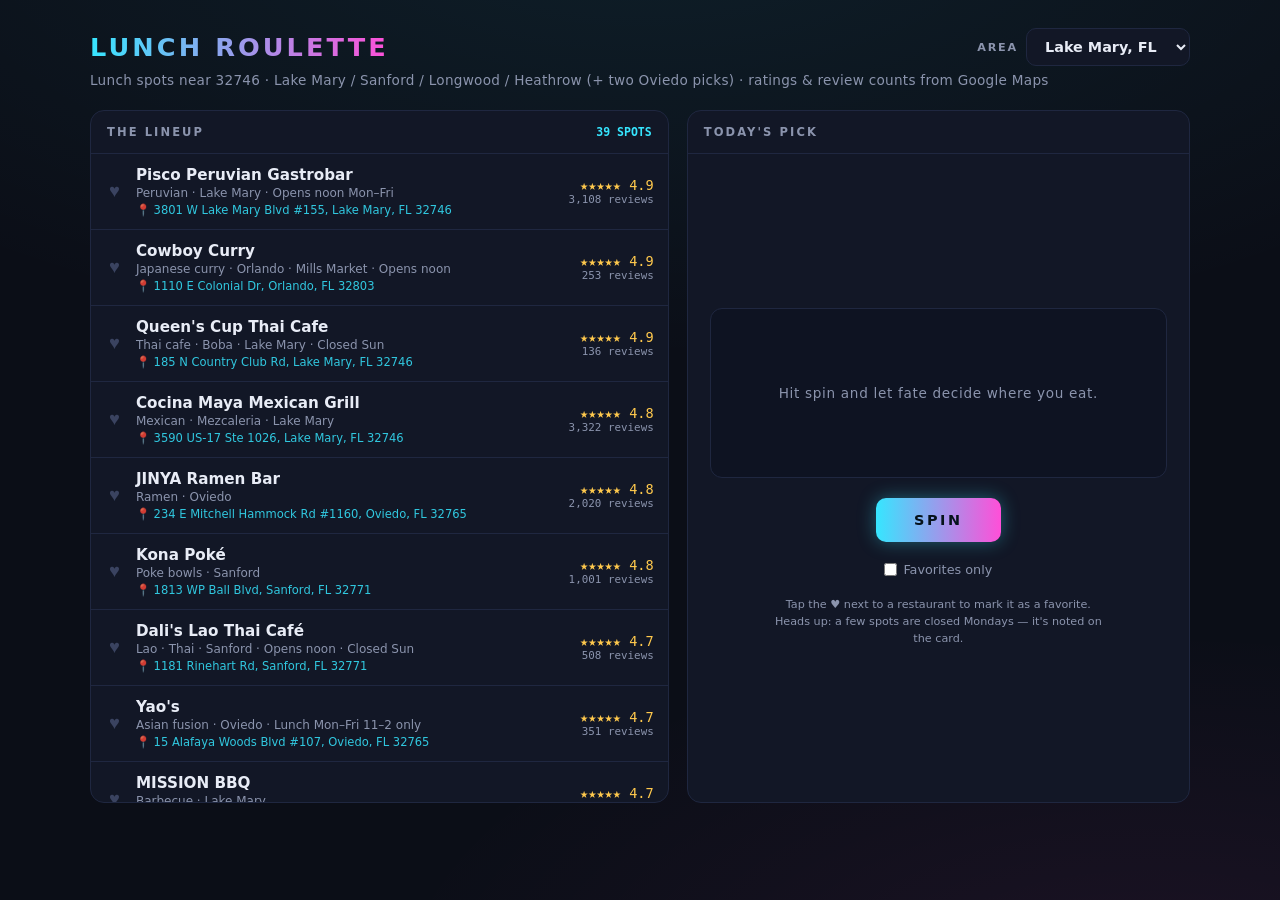
==== commit a164b24e: "Update lunch.html" ====
--- a/lunch.html
+++ b/lunch.html
@@ -161,7 +161,6 @@
       <button class="spin-btn" id="spinBtn">Spin</button>
       <div class="opts">
         <label><input type="checkbox" id="favOnly"> Favorites only</label>
-        <label><input type="checkbox" id="weighted" checked> Weight by rating</label>
       </div>
       <p class="note" id="note"></p>
     </div>
@@ -218,7 +217,7 @@
   },
   southbay: {
     label: "South Bay, CA",
-    subtitle: "Brunch & lunch spots in Torrance / Redondo / Hermosa / Manhattan Beach / Gardena \u00b7 no dinner-only spots \u00b7 all highly rated",
+    subtitle: "Brunch & lunch picks across Torrance / Redondo / Hermosa / Manhattan Beach / Gardena (+ a Peninsula spot) \u00b7 ratings from Google Maps",
     note: "Tap the \u2665 to favorite a spot. These are daytime-leaning places \u2014 check the card for closed days and kitchen hours before you head out.",
     restaurants: [
   {name:"Mychal's Café", cuisine:"Café · Breakfast & lunch", area:"Redondo Beach", rating:4.9, reviews:299, note:"Daytime only", addr:"2302 Artesia Blvd, Redondo Beach, CA 90278"},
@@ -240,7 +239,18 @@
   {name:"Gum Tree Café", cuisine:"Café · Breakfast & lunch", area:"Hermosa Beach", rating:4.5, reviews:250, note:"", addr:"238 Pier Ave, Hermosa Beach, CA 90254"},
   {name:"Crème De La Crêpe", cuisine:"French · Crêpes", area:"Hermosa Beach", rating:4.5, reviews:481, note:"", addr:"424 Pier Ave, Hermosa Beach, CA 90254"},
   {name:"Bonaparte Bistro", cuisine:"Californian · Bistro", area:"Hermosa Beach", rating:4.5, reviews:291, note:"Opens 10:30", addr:"36 Pier Ave, Hermosa Beach, CA 90254"},
-  {name:"The Pan", cuisine:"American · Breakfast", area:"Gardena", rating:4.5, reviews:2246, note:"Closed Tue · till 3", addr:"16601 S Western Ave, Gardena, CA 90247"}
+  {name:"The Pan", cuisine:"American · Breakfast", area:"Gardena", rating:4.5, reviews:2246, note:"Closed Tue · till 3", addr:"16601 S Western Ave, Gardena, CA 90247"},
+  {name:"Curryfornia", cuisine:"Japanese curry", area:"Torrance", rating:4.6, reviews:170, note:"Closed Sun–Mon · lunch 11:30–2", addr:"2140 Artesia Blvd #N, Torrance, CA 90504"},
+  {name:"All India Sweets & Snacks", cuisine:"Indian · Vegetarian · Sweets", area:"Torrance", rating:4.2, reviews:445, note:"", addr:"20916 Hawthorne Blvd, Torrance, CA 90503"},
+  {name:"Rascals Teriyaki Grill", cuisine:"Teriyaki · Plate lunch", area:"Torrance", rating:4.5, reviews:957, note:"Closed Sun", addr:"5111 Torrance Blvd, Torrance, CA 90503"},
+  {name:"Mitsuwa Marketplace", cuisine:"Japanese food court · Market", area:"Torrance", rating:4.5, reviews:4750, note:"Food court", addr:"3525 W Carson St Ste 164, Torrance, CA 90503"},
+  {name:"Tokyo Central", cuisine:"Japanese market · Bento & sushi", area:"Torrance", rating:4.6, reviews:152, note:"PCH · deli & food court", addr:"3665 Pacific Coast Hwy, Torrance, CA 90505"},
+  {name:"Ali'i Hawaiian Grill", cuisine:"Hawaiian · Poke", area:"Torrance", rating:4.5, reviews:65, note:"", addr:"4437 Sepulveda Blvd, Torrance, CA 90505"},
+  {name:"Bafang Dumpling", cuisine:"Taiwanese · Dumplings", area:"Torrance", rating:4.0, reviews:101, note:"", addr:"21215 Hawthorne Blvd, Torrance, CA 90503"},
+  {name:"Pho Redbo", cuisine:"Vietnamese · Pho · Wagyu", area:"Rolling Hills Estates", rating:4.6, reviews:81, note:"Halal", addr:"550 Deep Valley Dr Ste 105, Rolling Hills Estates, CA 90274"},
+  {name:"Panda Express", cuisine:"Chinese · Fast food", area:"Redondo Beach", rating:3.9, reviews:253, note:"", addr:"417 N Pacific Coast Hwy, Redondo Beach, CA 90277"},
+  {name:"El Burrito Jr", cuisine:"Mexican", area:"Torrance", rating:4.0, reviews:882, note:"", addr:"21141 Hawthorne Blvd, Torrance, CA 90503"},
+  {name:"Erewhon", cuisine:"Grocery · Prepared foods & smoothies", area:"Manhattan Beach", rating:4.3, reviews:169, note:"Hot bar & smoothies", addr:"1700 Rosecrans Ave C, Manhattan Beach, CA 90266"}
 ]
   }
 };
@@ -253,7 +263,6 @@
 const slotEl = document.getElementById('slot');
 const spinBtn = document.getElementById('spinBtn');
 const favOnly = document.getElementById('favOnly');
-const weighted = document.getElementById('weighted');
 const countLabel = document.getElementById('countLabel');
 const regionSel = document.getElementById('region');
 const subtitleEl = document.getElementById('subtitle');
@@ -301,18 +310,8 @@
   return idx;
 }
 
-function weightedPick(idx){
-  if (!weighted.checked){
-    return idx[Math.floor(Math.random()*idx.length)];
-  }
-  const w = idx.map(i=>Math.pow(RESTAURANTS[i].rating-3.5,2));
-  const total = w.reduce((a,b)=>a+b,0);
-  let roll = Math.random()*total;
-  for (let k=0;k<idx.length;k++){
-    roll -= w[k];
-    if (roll<=0) return idx[k];
-  }
-  return idx[idx.length-1];
+function randomPick(idx){
+  return idx[Math.floor(Math.random()*idx.length)];
 }
 
 function showInSlot(i, landed){
@@ -335,7 +334,7 @@
 function spin(){
   const idx = pool();
   if (!idx.length) return;
-  const winner = weightedPick(idx);
+  const winner = randomPick(idx);
   const reduce = window.matchMedia('(prefers-reduced-motion: reduce)').matches;
   if (reduce || idx.length===1){ showInSlot(winner,true); return; }
 
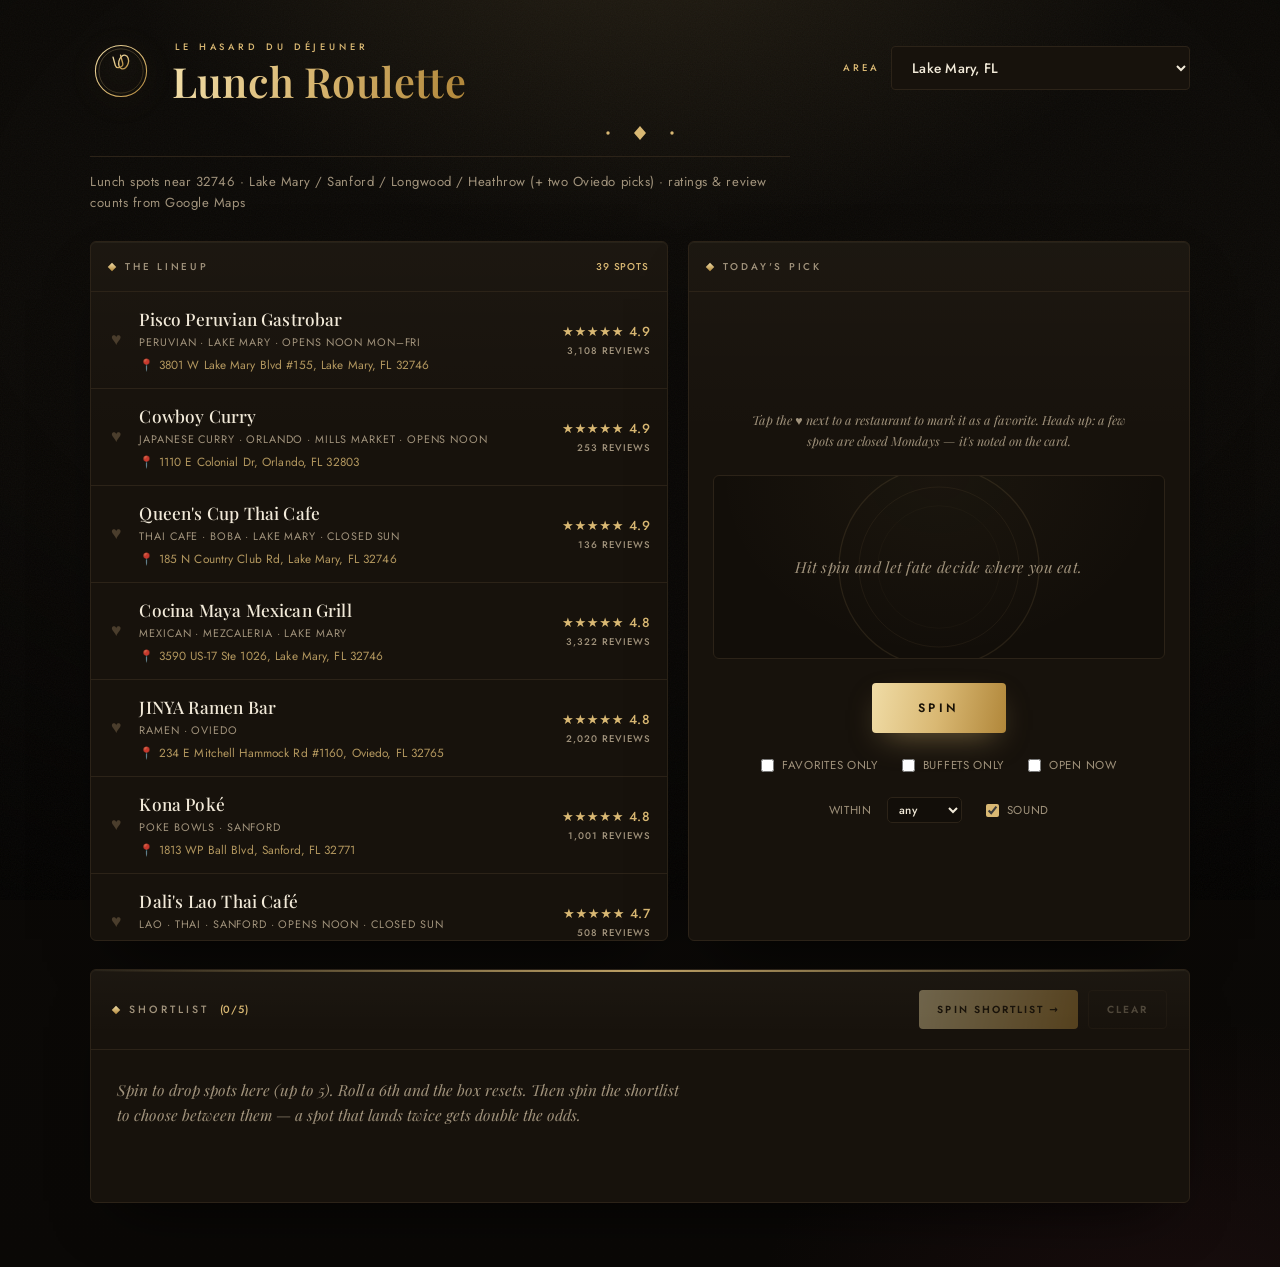
==== commit 7fc89146: "Add files via upload" ====
--- a/lunch.html
+++ b/lunch.html
@@ -4,139 +4,339 @@
 <meta charset="UTF-8">
 <meta name="viewport" content="width=device-width, initial-scale=1.0">
 <title>Lunch Roulette</title>
+<link rel="preconnect" href="https://fonts.googleapis.com">
+<link rel="preconnect" href="https://fonts.gstatic.com" crossorigin>
+<link href="https://fonts.googleapis.com/css2?family=Playfair+Display:ital,wght@0,400;0,500;0,600;0,700;1,500;1,600&family=Jost:wght@300;400;500;600&display=swap" rel="stylesheet">
 <style>
   :root{
-    --bg:#0b0e17;
-    --panel:#121726;
-    --panel2:#0e1322;
-    --line:#1f2740;
-    --cyan:#36e6ff;
-    --pink:#ff4fd8;
-    --text:#e8ecf6;
-    --dim:#8b94ad;
-    --gold:#ffc94d;
+    --bg:#0b0907;
+    --panel:#17120c;
+    --panel2:#120e09;
+    --line:#2c2318;
+    --gold:#d9b873;
+    --gold-lt:#f0dca6;
+    --gold-dp:#b1873a;
+    --rose:#c08a92;
+    --wine:#7c2f3e;
+    --text:#f2ead9;
+    --dim:#a1937c;
+    --serif:"Playfair Display", Georgia, "Times New Roman", serif;
+    --sans:"Jost","Segoe UI",system-ui,-apple-system,sans-serif;
   }
   *{box-sizing:border-box;margin:0;padding:0}
+  ::selection{background:rgba(217,184,115,.28);color:#fff}
   body{
-    background:var(--bg);
-    background-image:radial-gradient(ellipse 80% 50% at 50% -10%, rgba(54,230,255,.08), transparent),
-                     radial-gradient(ellipse 60% 40% at 90% 110%, rgba(255,79,216,.07), transparent);
+    font-family:var(--sans);
     color:var(--text);
-    font-family:"Segoe UI",system-ui,-apple-system,sans-serif;
     min-height:100vh;
-    padding:28px 20px 48px;
-  }
-  header{max-width:1100px;margin:0 auto 22px}
-  .title-row{display:flex;align-items:center;justify-content:space-between;gap:16px;flex-wrap:wrap}
+    padding:40px 20px 64px;
+    position:relative;
+    background:
+      radial-gradient(ellipse 70% 45% at 50% -8%, rgba(217,184,115,.12), transparent 60%),
+      radial-gradient(ellipse 55% 45% at 92% 108%, rgba(124,47,62,.15), transparent 62%),
+      linear-gradient(180deg,#0c0a07,#0a0806);
+  }
+  body::before{
+    content:"";position:fixed;inset:0;pointer-events:none;z-index:0;
+    background:radial-gradient(ellipse 100% 85% at 50% 28%, transparent 52%, rgba(0,0,0,.6));
+  }
+  body::after{
+    content:"";position:fixed;inset:0;pointer-events:none;z-index:0;opacity:.04;
+    background-image:url("data:image/svg+xml,%3Csvg xmlns='http://www.w3.org/2000/svg' width='180' height='180'%3E%3Cfilter id='n'%3E%3CfeTurbulence type='fractalNoise' baseFrequency='0.85' numOctaves='2'/%3E%3C/filter%3E%3Crect width='100%25' height='100%25' filter='url(%23n)'/%3E%3C/svg%3E");
+  }
+  header,.wrap,.shortlist{position:relative;z-index:1}
+
+  header{max-width:1100px;margin:0 auto 28px}
+  .title-row{display:flex;align-items:flex-end;justify-content:space-between;gap:18px;flex-wrap:wrap}
   h1{
-    font-size:1.6rem;letter-spacing:.12em;text-transform:uppercase;font-weight:800;
-    background:linear-gradient(90deg,var(--cyan),var(--pink));
+    font-family:var(--serif);font-weight:600;font-size:2.6rem;line-height:1.04;letter-spacing:.005em;
+    background:linear-gradient(92deg,var(--gold-lt),var(--gold) 45%,var(--gold-dp));
     -webkit-background-clip:text;background-clip:text;color:transparent;
   }
-  header p{color:var(--dim);font-size:.85rem;margin-top:6px;letter-spacing:.02em}
-  .region-picker{display:flex;align-items:center;gap:8px}
-  .region-picker label{font-size:.7rem;letter-spacing:.16em;text-transform:uppercase;color:var(--dim);font-weight:700}
+  header p{
+    color:var(--dim);font-size:.82rem;margin-top:14px;letter-spacing:.04em;max-width:700px;line-height:1.6;
+    border-top:1px solid var(--line);padding-top:14px;
+  }
+  .region-picker{display:flex;align-items:center;gap:11px;padding-bottom:6px}
+  .region-picker label{font-size:.6rem;letter-spacing:.3em;text-transform:uppercase;color:var(--gold);font-weight:500}
   #region{
-    font:inherit;font-size:.9rem;font-weight:600;color:var(--text);
-    background:var(--panel);border:1px solid var(--line);border-radius:10px;
-    padding:9px 14px;cursor:pointer;outline:none;
-  }
-  #region:focus{border-color:var(--cyan);box-shadow:0 0 0 1px var(--cyan)}
-  .wrap{max-width:1100px;margin:0 auto;display:grid;grid-template-columns:1.15fr 1fr;gap:18px}
+    font-family:var(--sans);font-size:.86rem;font-weight:500;color:var(--text);letter-spacing:.02em;
+    background:var(--panel);border:1px solid var(--line);border-radius:4px;padding:10px 16px;cursor:pointer;outline:none;
+  }
+  #region:focus{border-color:var(--gold);box-shadow:0 0 0 1px var(--gold-dp)}
+
+  .wrap{max-width:1100px;margin:0 auto;display:grid;grid-template-columns:1.15fr 1fr;gap:20px}
   @media (max-width:820px){.wrap{grid-template-columns:1fr}}
 
   .panel{
-    background:var(--panel);
-    border:1px solid var(--line);
-    border-radius:14px;
-    overflow:hidden;
-    display:flex;flex-direction:column;
+    background:linear-gradient(180deg, rgba(255,240,210,.022), transparent 28%), var(--panel);
+    border:1px solid var(--line);border-radius:6px;overflow:hidden;display:flex;flex-direction:column;
+    box-shadow:0 28px 64px -30px rgba(0,0,0,.85), inset 0 1px 0 rgba(255,240,210,.045);
   }
   .panel-head{
-    padding:14px 16px;border-bottom:1px solid var(--line);
+    padding:17px 18px;border-bottom:1px solid var(--line);
     display:flex;align-items:center;justify-content:space-between;gap:10px;
-    font-size:.72rem;letter-spacing:.18em;text-transform:uppercase;color:var(--dim);font-weight:700;
-  }
-  .panel-head .count{color:var(--cyan);font-family:Consolas,monospace;letter-spacing:0}
-
-  /* list */
-  .list{overflow-y:auto;max-height:72vh;scrollbar-width:thin;scrollbar-color:var(--line) transparent}
+    font-size:.62rem;letter-spacing:.28em;text-transform:uppercase;color:var(--dim);font-weight:500;
+  }
+  .panel-head>span:first-child{display:flex;align-items:center;gap:10px}
+  .panel-head>span:first-child::before{
+    content:"";width:6px;height:6px;transform:rotate(45deg);flex-shrink:0;
+    background:linear-gradient(135deg,var(--gold-lt),var(--gold-dp));
+  }
+  .panel-head .count{color:var(--gold);letter-spacing:.08em;font-weight:500}
+
+  .list{overflow-y:auto;max-height:72vh;scrollbar-width:thin;scrollbar-color:var(--gold-dp) transparent}
+  .list::-webkit-scrollbar{width:8px}
+  .list::-webkit-scrollbar-thumb{background:var(--line);border-radius:4px}
+  .list::-webkit-scrollbar-track{background:transparent}
   .row{
-    display:flex;align-items:center;gap:12px;
-    padding:12px 14px;border-bottom:1px solid var(--line);
-    transition:background .15s;
+    display:flex;align-items:center;gap:14px;padding:15px 16px;border-bottom:1px solid var(--line);transition:background .2s;
   }
   .row:last-child{border-bottom:none}
-  .row:hover{background:var(--panel2)}
-  .row.highlight{background:rgba(54,230,255,.10);box-shadow:inset 3px 0 0 var(--cyan)}
+  .row:hover{background:rgba(217,184,115,.05)}
+  .row.highlight{background:rgba(217,184,115,.09);box-shadow:inset 3px 0 0 var(--gold)}
   .fav-btn{
-    background:none;border:none;cursor:pointer;font-size:1.15rem;line-height:1;
-    color:#3a4360;transition:color .15s,transform .1s;flex-shrink:0;padding:4px;
-  }
-  .fav-btn:hover{transform:scale(1.2)}
-  .fav-btn.on{color:var(--pink);text-shadow:0 0 8px rgba(255,79,216,.6)}
+    background:none;border:none;cursor:pointer;font-size:1.1rem;line-height:1;
+    color:#4a3d2c;transition:color .2s,transform .1s;flex-shrink:0;padding:4px;
+  }
+  .fav-btn:hover{transform:scale(1.2);color:var(--rose)}
+  .fav-btn.on{color:var(--rose);text-shadow:0 0 10px rgba(192,138,146,.55)}
   .info{flex:1;min-width:0}
-  .name{font-weight:600;font-size:.95rem}
-  .meta{color:var(--dim);font-size:.75rem;margin-top:2px}
-  .addr{display:block;font-size:.72rem;margin-top:3px}
-  .addr a,.pick-addr a{color:var(--cyan);text-decoration:none;opacity:.85}
+  .name{font-family:var(--serif);font-weight:500;font-size:1.08rem;letter-spacing:.01em;color:var(--text)}
+  .meta{color:var(--dim);font-size:.68rem;margin-top:4px;letter-spacing:.08em;text-transform:uppercase}
+  .addr{display:block;font-size:.74rem;margin-top:6px}
+  .addr a,.pick-addr a{color:var(--gold);text-decoration:none;opacity:.8;letter-spacing:.01em}
   .addr a:hover,.pick-addr a:hover{text-decoration:underline;opacity:1}
-  .pick-addr{font-size:.78rem}
+  .pick-addr{font-size:.8rem}
   .rating{
-    font-family:Consolas,monospace;font-size:.85rem;color:var(--gold);
+    font-family:var(--sans);font-size:.82rem;color:var(--gold);font-weight:500;letter-spacing:.05em;
     flex-shrink:0;text-align:right;
   }
-  .rating .n{display:block;color:var(--dim);font-size:.68rem}
-
-  /* picker */
-  .picker-body{flex:1;display:flex;flex-direction:column;align-items:center;justify-content:center;padding:34px 22px;gap:20px;min-height:380px}
+  .rating .n{display:block;color:var(--dim);font-size:.6rem;margin-top:3px;letter-spacing:.1em;text-transform:uppercase}
+
+  .picker-body{flex:1;display:flex;flex-direction:column;align-items:center;justify-content:center;padding:40px 24px;gap:24px;min-height:380px}
   .slot{
-    width:100%;min-height:170px;border-radius:12px;
-    border:1px solid var(--line);
-    background:var(--panel2);
+    width:100%;min-height:184px;border-radius:6px;border:1px solid var(--line);
+    background:radial-gradient(ellipse at top, rgba(217,184,115,.045), transparent 70%), var(--panel2);
     display:flex;flex-direction:column;align-items:center;justify-content:center;
-    padding:22px;text-align:center;gap:8px;position:relative;
-  }
-  .slot.landed{border-color:var(--cyan);box-shadow:0 0 0 1px var(--cyan),0 0 28px rgba(54,230,255,.25)}
-  .slot .placeholder{color:var(--dim);font-size:.85rem;letter-spacing:.05em}
-  .slot .pick-name{font-size:1.45rem;font-weight:800;letter-spacing:.01em}
+    padding:28px 22px;text-align:center;gap:11px;position:relative;
+  }
+  .slot.landed{border-color:var(--gold);box-shadow:0 0 0 1px rgba(217,184,115,.5),0 0 44px -10px rgba(217,184,115,.45)}
+  .slot .placeholder{color:var(--dim);font-size:.95rem;letter-spacing:.02em;font-style:italic;font-family:var(--serif)}
+  .slot .pick-name{font-family:var(--serif);font-size:1.75rem;font-weight:600;letter-spacing:.01em;line-height:1.15}
   .slot.landed .pick-name{
-    background:linear-gradient(90deg,var(--cyan),var(--pink));
+    background:linear-gradient(92deg,var(--gold-lt),var(--gold) 50%,var(--gold-dp));
     -webkit-background-clip:text;background-clip:text;color:transparent;
   }
-  .slot .pick-meta{color:var(--dim);font-size:.82rem}
-  .slot .pick-rating{color:var(--gold);font-family:Consolas,monospace;font-size:.95rem}
-  .slot .pick-fav{color:var(--pink);font-size:.78rem;letter-spacing:.12em;text-transform:uppercase}
+  .slot .pick-meta{color:var(--dim);font-size:.7rem;letter-spacing:.1em;text-transform:uppercase}
+  .slot .pick-rating{color:var(--gold);font-family:var(--sans);font-size:.92rem;letter-spacing:.05em}
+  .slot .pick-fav{color:var(--rose);font-size:.66rem;letter-spacing:.2em;text-transform:uppercase}
 
   .spin-btn{
-    font:inherit;font-weight:800;letter-spacing:.18em;text-transform:uppercase;font-size:.9rem;
-    color:#06121a;background:linear-gradient(90deg,var(--cyan),var(--pink));
-    border:none;border-radius:10px;padding:14px 38px;cursor:pointer;
-    transition:transform .1s,box-shadow .15s;
-    box-shadow:0 0 18px rgba(54,230,255,.35);
-  }
-  .spin-btn:hover{transform:translateY(-1px);box-shadow:0 0 26px rgba(255,79,216,.45)}
-  .spin-btn:active{transform:translateY(1px)}
-  .spin-btn:disabled{opacity:.5;cursor:default;transform:none}
-
-  .opts{display:flex;gap:18px;flex-wrap:wrap;justify-content:center;color:var(--dim);font-size:.8rem}
-  .opts label{display:flex;align-items:center;gap:6px;cursor:pointer;user-select:none}
-  .opts input{accent-color:var(--pink)}
-  .note{color:var(--dim);font-size:.7rem;text-align:center;max-width:340px;line-height:1.5}
-
+    font-family:var(--sans);font-weight:600;letter-spacing:.28em;text-transform:uppercase;font-size:.76rem;
+    color:#1a1206;background:linear-gradient(100deg,var(--gold-lt),var(--gold) 50%,var(--gold-dp));
+    border:none;border-radius:4px;padding:16px 46px;cursor:pointer;
+    transition:transform .12s,box-shadow .2s,filter .2s;box-shadow:0 12px 32px -12px rgba(217,184,115,.55);
+  }
+  .spin-btn:hover{transform:translateY(-2px);box-shadow:0 18px 40px -12px rgba(217,184,115,.65);filter:brightness(1.06)}
+  .spin-btn:active{transform:translateY(0)}
+  .spin-btn:disabled{opacity:.45;cursor:default;transform:none;filter:grayscale(.3)}
+
+  .opts{display:flex;gap:24px;flex-wrap:wrap;justify-content:center;color:var(--dim);font-size:.72rem;letter-spacing:.06em}
+  .opts label{display:flex;align-items:center;gap:8px;cursor:pointer;user-select:none;text-transform:uppercase}
+  .opts input{accent-color:var(--gold)}
+  .opt-select{text-transform:uppercase}
+  .opts label.opt-disabled{opacity:.32;cursor:not-allowed}
+  .opts input:disabled{cursor:not-allowed}
+  .opts select{
+    font-family:var(--sans);font-size:.72rem;font-weight:500;color:var(--text);letter-spacing:.06em;
+    background:var(--panel2);border:1px solid var(--line);border-radius:5px;padding:3px 7px;margin-left:7px;cursor:pointer;outline:none;
+  }
+  .opts select:focus{border-color:var(--gold);box-shadow:0 0 0 1px var(--gold-dp)}
+  .note{color:var(--dim);font-size:.78rem;text-align:center;max-width:380px;line-height:1.7;font-style:italic;font-family:var(--serif)}
+
+  /* bonus round */
+  .slot.event{
+    border-color:var(--gold);
+    background:radial-gradient(ellipse at center, rgba(217,184,115,.13), var(--panel2));
+    animation:jackpot 1.2s ease-in-out infinite;
+  }
+  @keyframes jackpot{
+    0%,100%{box-shadow:0 0 0 1px var(--gold),0 0 36px -6px rgba(217,184,115,.5)}
+    50%{box-shadow:0 0 0 1px var(--rose),0 0 48px -6px rgba(192,138,146,.5)}
+  }
+  .event-tag{color:var(--gold);font-size:.64rem;letter-spacing:.36em;text-transform:uppercase;font-weight:500}
+  .event-emoji{font-size:2.7rem;line-height:1}
+  .slot.event .pick-name{
+    background:linear-gradient(92deg,var(--gold-lt),var(--rose));
+    -webkit-background-clip:text;background-clip:text;color:transparent;
+  }
+  .event-go{
+    margin-top:10px;font-family:var(--sans);font-weight:600;letter-spacing:.16em;text-transform:uppercase;font-size:.7rem;
+    color:#1a1206;background:linear-gradient(100deg,var(--gold-lt),var(--gold-dp));
+    border:none;border-radius:4px;padding:13px 26px;cursor:pointer;
+    box-shadow:0 12px 28px -10px rgba(217,184,115,.55);transition:transform .12s;
+  }
+  .event-go:hover{transform:translateY(-2px)}
+  .event-go:active{transform:translateY(0)}
+
+  /* shortlist */
+  .shortlist{max-width:1100px;margin:20px auto 0}
+  .sl-actions{display:flex;gap:10px}
+  .sl-btn{
+    font-family:var(--sans);font-size:.62rem;font-weight:600;letter-spacing:.2em;text-transform:uppercase;
+    color:#1a1206;background:linear-gradient(100deg,var(--gold-lt),var(--gold-dp));
+    border:none;border-radius:4px;padding:10px 16px;cursor:pointer;transition:transform .12s,filter .2s;
+  }
+  .sl-btn:hover:not(:disabled){transform:translateY(-1px);filter:brightness(1.06)}
+  .sl-btn.ghost{background:transparent;color:var(--dim);border:1px solid var(--line)}
+  .sl-btn.ghost:hover:not(:disabled){border-color:var(--gold);color:var(--gold)}
+  .sl-btn:disabled{opacity:.4;cursor:default}
+  .sl-body{padding:18px}
+  .sl-chips{display:flex;flex-wrap:wrap;gap:10px}
+  .sl-empty{color:var(--dim);font-size:.86rem;padding:4px 2px;line-height:1.6;font-style:italic;font-family:var(--serif)}
+  .sl-chip{
+    display:flex;align-items:center;gap:10px;background:var(--panel2);border:1px solid var(--line);
+    border-radius:999px;padding:8px 17px;font-size:.92rem;font-family:var(--serif);letter-spacing:.01em;
+    transition:border-color .14s,background .14s,box-shadow .14s;
+  }
+  .sl-chip .sl-num{
+    display:inline-flex;align-items:center;justify-content:center;width:20px;height:20px;border-radius:50%;
+    background:var(--line);color:var(--dim);font-size:.58rem;font-family:var(--sans);
+  }
+  .sl-chip.flash{border-color:var(--gold);background:rgba(217,184,115,.1)}
+  .sl-chip.win{border-color:var(--gold);background:rgba(217,184,115,.16);box-shadow:0 0 22px -4px rgba(217,184,115,.5)}
+  .sl-chip.win .sl-num{background:linear-gradient(135deg,var(--gold-lt),var(--gold-dp));color:#1a1206}
+  .sl-winner{margin-top:16px;font-size:1.05rem;min-height:1.4em;display:flex;align-items:center;gap:12px;flex-wrap:wrap;font-family:var(--serif)}
+  .sl-winner strong{font-weight:600}
+  .sl-winner .sw-meta{color:var(--dim);font-size:.7rem;font-family:var(--sans);letter-spacing:.08em;text-transform:uppercase}
+
+  /* actions */
+  .pick-actions{display:flex;gap:10px;justify-content:center;margin-top:6px}
+  .act{
+    font-family:var(--sans);font-size:.64rem;font-weight:500;letter-spacing:.14em;text-transform:uppercase;
+    color:var(--gold);background:transparent;border:1px solid var(--line);border-radius:4px;padding:8px 14px;
+    cursor:pointer;text-decoration:none;display:inline-block;transition:border-color .2s,background .2s;
+  }
+  .act:hover{border-color:var(--gold);background:rgba(217,184,115,.06)}
+
+  .toast{
+    position:fixed;left:50%;bottom:28px;transform:translateX(-50%) translateY(20px);
+    background:var(--panel);border:1px solid var(--gold-dp);color:var(--text);
+    padding:13px 24px;border-radius:4px;font-size:.84rem;letter-spacing:.03em;
+    opacity:0;pointer-events:none;transition:opacity .3s,transform .3s;z-index:50;
+    box-shadow:0 18px 44px -14px rgba(0,0,0,.75);
+  }
+  .toast.show{opacity:1;transform:translateX(-50%) translateY(0)}
+
+  @media (max-width:820px){
+    h1{font-size:2.05rem}
+    body{padding:30px 16px 52px}
+  }
   @media (prefers-reduced-motion:reduce){
     .spin-btn,.fav-btn,.row{transition:none}
-  }
+    .slot.event{animation:none}
+  }
+  /* ---- luxe extras ---- */
+  .title-row{align-items:center}
+  .title-left{display:flex;align-items:center;gap:20px}
+  .crest{width:62px;height:62px;flex-shrink:0;filter:drop-shadow(0 4px 14px rgba(217,184,115,.28))}
+  .crest svg{width:100%;height:100%;display:block}
+  .brand{display:flex;flex-direction:column;gap:6px}
+  .kicker{font-size:.58rem;letter-spacing:.42em;text-transform:uppercase;color:var(--gold);font-weight:500;padding-left:3px}
+  .flourish{display:flex;justify-content:center;margin:22px auto 4px;max-width:360px}
+  .flourish svg{width:100%;height:18px;display:block}
+
+  /* charger-plate motif behind the pick */
+  .slot{
+    background:
+      url("data:image/svg+xml,%3Csvg%20xmlns='http://www.w3.org/2000/svg'%20viewBox='0%200%20200%20200'%3E%3Cg%20fill='none'%20stroke='%23d9b873'%3E%3Ccircle%20cx='100'%20cy='100'%20r='80'%20stroke-width='1'%20stroke-opacity='0.11'/%3E%3Ccircle%20cx='100'%20cy='100'%20r='64'%20stroke-width='0.7'%20stroke-opacity='0.08'/%3E%3Ccircle%20cx='100'%20cy='100'%20r='49'%20stroke-width='0.5'%20stroke-opacity='0.05'/%3E%3C/g%3E%3C/svg%3E") center / 250px no-repeat,
+      radial-gradient(ellipse at top, rgba(217,184,115,.045), transparent 70%),
+      var(--panel2);
+  }
+
+  /* larger, richer shortlist */
+  .shortlist{margin-top:28px}
+  .shortlist .panel{position:relative}
+  .shortlist .panel::before{
+    content:"";position:absolute;top:0;left:0;right:0;height:2px;
+    background:linear-gradient(90deg,transparent,var(--gold),transparent);opacity:.85;z-index:2;
+  }
+  .shortlist .panel-head{padding:20px 22px;font-size:.66rem;letter-spacing:.3em}
+  .sl-body{padding:24px;min-height:118px}
+  .sl-chips{gap:12px}
+  .sl-chip{padding:12px 20px;font-size:1.04rem;gap:12px}
+  .sl-chip .sl-num{width:22px;height:22px;font-size:.62rem}
+  .sl-empty{font-size:.96rem;max-width:580px}
+  .sl-winner{font-size:1.2rem;margin-top:20px}
+  .sl-btn{padding:11px 18px;font-size:.64rem}
+
+  @keyframes chipPop{
+    0%{transform:scale(.7);opacity:0}
+    60%{transform:scale(1.09)}
+    100%{transform:scale(1);opacity:1}
+  }
+  .sl-chip.added{animation:chipPop .5s cubic-bezier(.2,.8,.2,1);border-color:var(--gold);box-shadow:0 0 22px -4px rgba(217,184,115,.6)}
+  @media (prefers-reduced-motion:reduce){ .sl-chip.added{animation:none} }
+  #confetti{position:fixed;inset:0;width:100%;height:100%;pointer-events:none;z-index:60}
+  .dist{color:var(--gold);font-weight:500;letter-spacing:.04em}
+  .row.closed-now{opacity:.4}
+  .closed-tag{color:var(--rose);letter-spacing:.06em}
 </style>
 </head>
 <body>
 <header>
   <div class="title-row">
-    <h1>Lunch Roulette</h1>
+    <div class="title-left">
+      <div class="crest">
+        <svg viewBox="0 0 80 80" aria-hidden="true">
+          <defs>
+            <linearGradient id="cg" x1="0" y1="0" x2="1" y2="1">
+              <stop offset="0" stop-color="#f0dca6"/>
+              <stop offset=".55" stop-color="#d9b873"/>
+              <stop offset="1" stop-color="#b1873a"/>
+            </linearGradient>
+          </defs>
+          <circle cx="40" cy="40" r="33" fill="none" stroke="url(#cg)" stroke-width="1.4"/>
+          <circle cx="40" cy="40" r="28.5" fill="none" stroke="url(#cg)" stroke-width="0.6" opacity=".5"/>
+          <g fill="none" stroke="url(#cg)" stroke-width="1.7" stroke-linecap="round" stroke-linejoin="round">
+            <g transform="translate(40 41) rotate(15)">
+              <line x1="0" y1="23" x2="0" y2="-5"/>
+              <ellipse cx="0" cy="-13" rx="6.2" ry="9"/>
+            </g>
+            <g transform="translate(40 41) rotate(-15)">
+              <line x1="0" y1="23" x2="0" y2="-6"/>
+              <path d="M-5,-21 L-5,-10 Q-5,-6 0,-6 Q5,-6 5,-10 L5,-21"/>
+              <line x1="-2.3" y1="-21" x2="-2.3" y2="-11"/>
+              <line x1="2.3" y1="-21" x2="2.3" y2="-11"/>
+            </g>
+          </g>
+        </svg>
+      </div>
+      <div class="brand">
+        <div class="kicker">Le Hasard du Déjeuner</div>
+        <h1>Lunch Roulette</h1>
+      </div>
+    </div>
     <div class="region-picker">
       <label for="region">Area</label>
       <select id="region"></select>
     </div>
+  </div>
+  <div class="flourish">
+    <svg viewBox="0 0 300 18" preserveAspectRatio="xMidYMid meet" aria-hidden="true">
+      <defs>
+        <linearGradient id="fg" x1="0" y1="0" x2="1" y2="0">
+          <stop offset="0" stop-color="#b1873a" stop-opacity="0"/>
+          <stop offset=".5" stop-color="#d9b873" stop-opacity="1"/>
+          <stop offset="1" stop-color="#b1873a" stop-opacity="0"/>
+        </linearGradient>
+      </defs>
+      <line x1="20" y1="9" x2="280" y2="9" stroke="url(#fg)" stroke-width="1"/>
+      <circle cx="118" cy="9" r="1.7" fill="#d9b873"/>
+      <circle cx="182" cy="9" r="1.7" fill="#d9b873"/>
+      <path d="M150,2 L156,9 L150,16 L144,9 Z" fill="#d9b873"/>
+    </svg>
   </div>
   <p id="subtitle"></p>
 </header>
@@ -155,17 +355,40 @@
   <section class="panel">
     <div class="panel-head"><span>Today's Pick</span></div>
     <div class="picker-body">
+      <p class="note" id="note"></p>
       <div class="slot" id="slot">
         <div class="placeholder">Hit spin and let fate decide where you eat.</div>
       </div>
       <button class="spin-btn" id="spinBtn">Spin</button>
       <div class="opts">
         <label><input type="checkbox" id="favOnly"> Favorites only</label>
+        <label id="buffetLabel"><input type="checkbox" id="buffetOnly"> Buffets only</label>
+        <label><input type="checkbox" id="openNow"> Open now</label>
+        <label class="opt-select">Within <select id="radius"><option value="0">any</option><option value="5">5 mi</option><option value="10">10 mi</option><option value="35">15+ mi</option></select></label>
+        <label><input type="checkbox" id="sound" checked> Sound</label>
       </div>
-      <p class="note" id="note"></p>
     </div>
   </section>
 </div>
+
+<div class="shortlist">
+  <section class="panel">
+    <div class="panel-head">
+      <span>Shortlist <span class="count" id="slCount">(0/5)</span></span>
+      <div class="sl-actions">
+        <button class="sl-btn" id="slSpin" disabled>Spin shortlist →</button>
+        <button class="sl-btn ghost" id="slClear" disabled>Clear</button>
+      </div>
+    </div>
+    <div class="sl-body">
+      <div class="sl-chips" id="slChips"></div>
+      <div class="sl-winner" id="slWinner"></div>
+    </div>
+  </section>
+</div>
+
+<canvas id="confetti"></canvas>
+<div class="toast" id="toast"></div>
 
 <script>
 const REGIONS = {
@@ -213,12 +436,24 @@
   {name:"Chipotle", cuisine:"Mexican · Fast casual", area:"Sanford (WP Ball Blvd)", rating:4.0, reviews:1078, note:"Next to Kona Poké", addr:"1805 WP Ball Blvd, Sanford, FL 32771", maps:"https://maps.apple.com/?daddr=1805%20WP%20Ball%20Blvd%2C%20Sanford%2C%20FL%2032771"},
   {name:"Steak 'n Shake", cuisine:"Burgers · Shakes", area:"Sanford", rating:4.0, reviews:1551, note:"", addr:"40 Towne Center Cir, Sanford, FL 32771", maps:"https://maps.apple.com/?daddr=40%20Towne%20Center%20Cir%2C%20Sanford%2C%20FL%2032771"},
   {name:"Bojangles", cuisine:"Chicken · Biscuits", area:"Sanford", rating:3.9, reviews:980, note:"Open 24 hrs", addr:"101 S Oregon Ave, Sanford, FL 32771", maps:"https://maps.apple.com/?daddr=101%20S%20Oregon%20Ave%2C%20Sanford%2C%20FL%2032771"}
-]
+],
+    buffets: [
+  {name:"Aashirwad", cuisine:"Indian · Lunch buffet", area:"Orlando", rating:4.7, reviews:9500, note:"Buffet Fri–Sun", addr:"7000 S Kirkman Rd, Orlando, FL 32819"},
+  {name:"Mynt Fine Indian", cuisine:"Indian · Lunch buffet", area:"Winter Park", rating:4.7, reviews:2184, note:"Buffet till 3", addr:"535 W New England Ave #200, Winter Park, FL 32789"},
+  {name:"Texas de Brazil", cuisine:"Brazilian churrascaria", area:"Orlando", rating:4.6, reviews:9002, note:"Rodízio · I-Drive", addr:"5259 International Dr f1, Orlando, FL 32819"},
+  {name:"Tabla", cuisine:"Indian · Indo-Chinese buffet", area:"Orlando", rating:4.5, reviews:11610, note:"Lunch buffet till 3", addr:"5847 Grand National Dr, Orlando, FL 32819"},
+  {name:"BoiBrazil Churrascaria", cuisine:"Brazilian churrascaria", area:"Orlando", rating:4.3, reviews:2222, note:"Rodízio · I-Drive", addr:"5668 International Dr, Orlando, FL 32819"},
+  {name:"Ichigo Ichie Buffet", cuisine:"Asian buffet · Hibachi", area:"Sanford", rating:4.0, reviews:3215, note:"Sushi & Chinese", addr:"3611 S Orlando Dr, Sanford, FL 32773"},
+  {name:"Golden Corral", cuisine:"American buffet", area:"Altamonte Springs", rating:4.0, reviews:4310, note:"", addr:"897 W Town Pkwy, Altamonte Springs, FL 32714"}
+],
+    events: [
+      {label:"Park Ave Detour", emoji:"\ud83c\udf33", target:"winterpark", blurb:"Skip the suburbs \u2014 cruise down to Park Avenue for Winter Park & Baldwin Park's finest."}
+    ]
   },
   southbay: {
     label: "South Bay, CA",
     subtitle: "Brunch & lunch picks across Torrance / Redondo / Hermosa / Manhattan Beach / Gardena (+ a Peninsula spot) \u00b7 ratings from Google Maps",
-    note: "Tap the \u2665 to favorite a spot. These are daytime-leaning places \u2014 check the card for closed days and kitchen hours before you head out.",
+    note: "Tap the \u2665 to favorite a spot. These are daytime-leaning places \u2014 check the card for closed days and kitchen hours before you head out. Keep spinning, too \u2014 a rare bonus round can whisk you up to K-Town.",
     restaurants: [
   {name:"Mychal's Café", cuisine:"Café · Breakfast & lunch", area:"Redondo Beach", rating:4.9, reviews:299, note:"Daytime only", addr:"2302 Artesia Blvd, Redondo Beach, CA 90278"},
   {name:"Délices Du Chef", cuisine:"French café · Bakery", area:"Torrance", rating:4.8, reviews:135, note:"Open till 4", addr:"24416 Crenshaw Blvd Ste 4, Torrance, CA 90505"},
@@ -250,7 +485,134 @@
   {name:"Pho Redbo", cuisine:"Vietnamese · Pho · Wagyu", area:"Rolling Hills Estates", rating:4.6, reviews:81, note:"Halal", addr:"550 Deep Valley Dr Ste 105, Rolling Hills Estates, CA 90274"},
   {name:"Panda Express", cuisine:"Chinese · Fast food", area:"Redondo Beach", rating:3.9, reviews:253, note:"", addr:"417 N Pacific Coast Hwy, Redondo Beach, CA 90277"},
   {name:"El Burrito Jr", cuisine:"Mexican", area:"Torrance", rating:4.0, reviews:882, note:"", addr:"21141 Hawthorne Blvd, Torrance, CA 90503"},
-  {name:"Erewhon", cuisine:"Grocery · Prepared foods & smoothies", area:"Manhattan Beach", rating:4.3, reviews:169, note:"Hot bar & smoothies", addr:"1700 Rosecrans Ave C, Manhattan Beach, CA 90266"}
+  {name:"Erewhon", cuisine:"Grocery · Prepared foods & smoothies", area:"Manhattan Beach", rating:4.3, reviews:169, note:"Hot bar & smoothies", addr:"1700 Rosecrans Ave C, Manhattan Beach, CA 90266"},
+  {name:"Szechwan Chinese Food", cuisine:"Chinese · Dim sum", area:"Lomita", rating:4.4, reviews:754, note:"Dim sum till 3", addr:"2107 Pacific Coast Hwy, Lomita, CA 90717"},
+  {name:"Sue's Kitchen", cuisine:"Taiwanese · Beef noodle", area:"Torrance", rating:4.0, reviews:209, note:"Closed Tue", addr:"23918 Crenshaw Blvd, Torrance, CA 90505"},
+  {name:"Bowl Thai Grill", cuisine:"Thai", area:"Gardena", rating:4.6, reviews:119, note:"Closed Mon", addr:"1630 W Redondo Beach Blvd #9, Gardena, CA 90247"},
+  {name:"Hansol Noodle", cuisine:"Korean · Noodles & soup", area:"Torrance", rating:4.3, reviews:106, note:"In H Mart · till 7:45", addr:"4340 Pacific Coast Hwy, Torrance, CA 90505"},
+  {name:"bb.q Chicken", cuisine:"Korean fried chicken", area:"Redondo Beach", rating:4.6, reviews:180, note:"Beryl St · mostly to-go", addr:"1252 Beryl St, Redondo Beach, CA 90277"}
+],
+    buffets: [
+  {name:"Mumu Hot Pot", cuisine:"AYCE hot pot", area:"Torrance", rating:4.7, reviews:153, note:"All-you-can-eat sets", addr:"3525 W Carson St Ste 170, Torrance, CA 90503"},
+  {name:"Pampas Grill", cuisine:"Brazilian · By the pound", area:"Culver City", rating:4.6, reviews:1954, note:"Churrasco buffet", addr:"3857 Overland Ave, Culver City, CA 90232"},
+  {name:"Gyu-Kaku", cuisine:"Yakiniku · AYCE option", area:"Torrance", rating:4.5, reviews:683, note:"Grill-your-own", addr:"24631 Crenshaw Blvd, Torrance, CA 90505"},
+  {name:"Ichiban Buffet", cuisine:"Asian buffet · Mongolian grill", area:"Gardena", rating:4.4, reviews:583, note:"Weekend crab", addr:"1230 W Redondo Beach Blvd, Gardena, CA 90247"},
+  {name:"Kanpai", cuisine:"AYCE sushi", area:"Westchester", rating:4.4, reviews:1315, note:"Late night", addr:"8736 S Sepulveda Blvd, Los Angeles, CA 90045"},
+  {name:"India's Tandoori", cuisine:"Indian · Lunch buffet", area:"Hawthorne", rating:4.3, reviews:738, note:"Halal", addr:"12866 Hawthorne Blvd, Hawthorne, CA 90250"},
+  {name:"Gen Korean BBQ", cuisine:"AYCE Korean BBQ", area:"Torrance", rating:4.1, reviews:2506, note:"Grill-your-own", addr:"24301 Crenshaw Blvd, Torrance, CA 90505"},
+  {name:"Sizzler", cuisine:"Salad bar · Grill", area:"Torrance", rating:4.1, reviews:1546, note:"Salad bar buffet", addr:"17544 Hawthorne Blvd, Torrance, CA 90504"}
+],
+    events: [
+      {label:"Koreatown Run", emoji:"\ud83c\udf03", target:"koreatown", blurb:"Forget the South Bay \u2014 pile in the car, you're road-tripping up to K-Town."},
+      {label:"SGV Detour", emoji:"\ud83e\udd5f", target:"sangabriel", blurb:"The dice say dumplings. Point the car east \u2014 you're headed to the San Gabriel Valley."},
+      {label:"West Side Run", emoji:"\ud83c\udf34", target:"culvercity", blurb:"Make for the coast \u2014 Culver City out to Marina del Rey, Playa del Rey & Santa Monica."}
+    ]
+  },
+  koreatown: {
+    label: "\u21b3 Koreatown, LA (bonus)",
+    bonus: true,
+    subtitle: "K-Town landmarks \u00b7 KBBQ, tofu stew, knife noodles, bossam & more \u00b7 ratings from Google Maps",
+    note: "Bonus round! These are destination spots \u2014 several close Tue or Sun, and parking is its own adventure. Worth it.",
+    restaurants: [
+  {name:"Hae Jang Chon", cuisine:"Korean BBQ · AYCE", area:"Koreatown", rating:4.5, reviews:3463, note:"Closed Tue", addr:"3821 W 6th St, Los Angeles, CA 90020"},
+  {name:"Kang Ho Dong Baekjeong", cuisine:"Korean BBQ", area:"Koreatown", rating:4.4, reviews:2502, note:"", addr:"3465 W 6th St #20, Los Angeles, CA 90020"},
+  {name:"Park's BBQ", cuisine:"Korean BBQ · Michelin", area:"Koreatown", rating:4.4, reviews:2254, note:"", addr:"955 S Vermont Ave G, Los Angeles, CA 90006"},
+  {name:"Quarters Korean BBQ", cuisine:"Korean BBQ", area:"Koreatown", rating:4.4, reviews:2756, note:"", addr:"3465 W 6th St #C-130, Los Angeles, CA 90020"},
+  {name:"Soowon Galbi", cuisine:"Korean BBQ · Suwon style", area:"Koreatown", rating:4.5, reviews:1309, note:"", addr:"856 Vermont Ave B, Los Angeles, CA 90005"},
+  {name:"Chosun Galbee", cuisine:"Korean BBQ · OG", area:"Koreatown", rating:4.1, reviews:1602, note:"Closed Tue", addr:"3330 W Olympic Blvd, Los Angeles, CA 90019"},
+  {name:"Sun Nong Dan", cuisine:"Galbi jjim · Soups", area:"Koreatown", rating:4.4, reviews:2515, note:"Open 24 hrs", addr:"710 S Western Ave, Los Angeles, CA 90005"},
+  {name:"Hanbat Sul Lung Tang", cuisine:"Beef bone soup", area:"Koreatown", rating:4.5, reviews:1913, note:"Closed Sun", addr:"4163 5th St, Los Angeles, CA 90020"},
+  {name:"BCD Tofu House", cuisine:"Soft tofu stew", area:"Koreatown", rating:4.3, reviews:6381, note:"Late night", addr:"3575 Wilshire Blvd, Los Angeles, CA 90010"},
+  {name:"Ondal 2", cuisine:"Spicy crab & beef stew", area:"Koreatown", rating:4.2, reviews:177, note:"", addr:"4566 W Washington Blvd, Los Angeles, CA 90016"},
+  {name:"Hangari Kalguksu", cuisine:"Knife-cut noodles", area:"Koreatown", rating:4.4, reviews:1495, note:"Closed Tue", addr:"3470 W 6th St, Los Angeles, CA 90020"},
+  {name:"Yuchun", cuisine:"Cold noodles · Naengmyun", area:"Koreatown", rating:4.0, reviews:897, note:"Closed Sun", addr:"3185 W Olympic Blvd, Los Angeles, CA 90006"},
+  {name:"MDK Noodles", cuisine:"Kalguksu · Dumplings", area:"Koreatown", rating:4.1, reviews:1454, note:"", addr:"3630 Wilshire Blvd, Los Angeles, CA 90010"},
+  {name:"Kobawoo House", cuisine:"Bossam · Pancakes", area:"Koreatown", rating:4.5, reviews:854, note:"Closed Mon", addr:"698 S Vermont Ave #109, Los Angeles, CA 90005"},
+  {name:"Myung In Dumplings", cuisine:"Dumplings · Mandu", area:"Koreatown", rating:4.4, reviews:761, note:"Closed Tue", addr:"3109 W Olympic Blvd B, Los Angeles, CA 90006"},
+  {name:"Soban", cuisine:"Banchan · Marinated crab", area:"Koreatown", rating:4.1, reviews:607, note:"Closed Tue", addr:"4001 W Olympic Blvd, Los Angeles, CA 90019"},
+  {name:"Jeonju Hyundaiok", cuisine:"Bibimbap · Soups", area:"Koreatown", rating:4.3, reviews:253, note:"", addr:"201 N Western Ave, Los Angeles, CA 90004"}
+]
+  },
+  sangabriel: {
+    label: "\u21b3 San Gabriel Valley (bonus)",
+    bonus: true,
+    subtitle: "SGV landmarks \u00b7 dumplings, dim sum, Sichuan, Taiwanese & beef noodles \u00b7 ratings from Google Maps",
+    note: "Bonus round! The best Chinese food in the country. Many spots are lunch-only or close Tue/Wed \u2014 check the card, and bring cash for the old-school ones.",
+    restaurants: [
+  {name:"Din Tai Fung", cuisine:"Dumplings · Michelin", area:"Arcadia", rating:4.5, reviews:2817, note:"In Westfield mall · expect a wait", addr:"400 S Baldwin Ave #M5, Arcadia, CA 91007"},
+  {name:"Golden Deli", cuisine:"Vietnamese · Pho", area:"San Gabriel", rating:4.6, reviews:1167, note:"Closed Wed", addr:"815 W Las Tunas Dr, San Gabriel, CA 91776"},
+  {name:"Yang's Kitchen", cuisine:"Modern Asian · Brunch", area:"Alhambra", rating:4.5, reviews:472, note:"Closed Tue–Wed · lunch till 2", addr:"112 W Main St, Alhambra, CA 91801"},
+  {name:"Newport Seafood", cuisine:"Chinese · Seafood", area:"San Gabriel", rating:4.4, reviews:2296, note:"Closed Tue · house lobster", addr:"518 W Las Tunas Dr, San Gabriel, CA 91776"},
+  {name:"Hui Tou Xiang", cuisine:"Dumplings · Noodles", area:"San Gabriel", rating:4.4, reviews:248, note:"Mostly to-go · till 8:30", addr:"704 W Las Tunas Dr, San Gabriel, CA 91776"},
+  {name:"SinBala", cuisine:"Taiwanese · Sausage", area:"Arcadia", rating:4.4, reviews:570, note:"Closed Tue", addr:"651 W Duarte Rd f, Arcadia, CA 91007"},
+  {name:"Chengdu Taste", cuisine:"Sichuan · Bib Gourmand", area:"Alhambra", rating:4.3, reviews:843, note:"Lunch till 2:30", addr:"828 W Valley Blvd, Alhambra, CA 91803"},
+  {name:"Mama Lu's Dumpling House", cuisine:"Dumplings · Shanghai", area:"Monterey Park", rating:4.3, reviews:2874, note:"Soup dumplings", addr:"153 E Garvey Ave, Monterey Park, CA 91755"},
+  {name:"JTYH", cuisine:"Knife-cut noodles", area:"Rosemead", rating:4.3, reviews:171, note:"Closed Tue", addr:"9425 Valley Blvd, Rosemead, CA 91770"},
+  {name:"Sichuan Impression", cuisine:"Sichuan · Bib Gourmand", area:"Alhambra", rating:4.3, reviews:922, note:"Lunch till 2:30", addr:"235 W Main St Suite B, Alhambra, CA 91801"},
+  {name:"Lunasia", cuisine:"Dim sum · Michelin", area:"Alhambra", rating:4.2, reviews:1668, note:"Jumbo dim sum", addr:"500 W Main St, Alhambra, CA 91801"},
+  {name:"Beijing Pie House", cuisine:"Meat pies · Dumplings", area:"Monterey Park", rating:4.2, reviews:408, note:"Lamb pies", addr:"846 E Garvey Ave Ste A, Monterey Park, CA 91755"},
+  {name:"Dai Ho", cuisine:"Taiwanese beef noodle", area:"Temple City", rating:4.2, reviews:289, note:"Closed Mon · lunch till 2:30", addr:"9148 E Las Tunas Dr, Temple City, CA 91780"},
+  {name:"Luscious Dumplings", cuisine:"Dumplings · Bib Gourmand", area:"Monrovia", rating:4.2, reviews:313, note:"Closed Tue · lunch till 2:30", addr:"919 W Duarte Rd, Monrovia, CA 91016"},
+  {name:"Sea Harbour", cuisine:"Dim sum · Cantonese", area:"Rosemead", rating:4.1, reviews:1257, note:"Dim sum till 3", addr:"3939 Rosemead Blvd, Rosemead, CA 91770"},
+  {name:"101 Noodle Express", cuisine:"Beef rolls · Noodles", area:"Alhambra", rating:4.0, reviews:906, note:"Famous beef roll", addr:"1408 E Valley Blvd, Alhambra, CA 91801"}
+]
+  },
+  winterpark: {
+    label: "\u21b3 Winter Park / Baldwin Park (bonus)",
+    bonus: true,
+    subtitle: "Park Avenue & Baldwin Park \u00b7 brunch, bakeries, tapas, Italian & Taste of Chengdu \u00b7 ratings from Google Maps",
+    note: "Bonus round! The leafy, upscale side of Orlando dining. A couple of bakeries close Mon–Tue and Seito does lunch on weekends only \u2014 check the card.",
+    restaurants: [
+  {name:"Bulla Gastrobar", cuisine:"Spanish tapas · Brunch", area:"Winter Park", rating:4.9, reviews:14873, note:"Till 10", addr:"110 S Orlando Ave #7, Winter Park, FL 32789"},
+  {name:"The Glass Knife", cuisine:"Bakery · Brunch", area:"Winter Park", rating:4.9, reviews:585, note:"Pastries · all day", addr:"212 N Park Ave, Winter Park, FL 32789"},
+  {name:"Buttermilk Bakery", cuisine:"Bakery · Brunch", area:"Winter Park", rating:4.7, reviews:830, note:"Closed Mon–Tue · till 2", addr:"1198 N Orange Ave, Winter Park, FL 32789"},
+  {name:"Bosphorous", cuisine:"Turkish · Mediterranean", area:"Winter Park", rating:4.6, reviews:4624, note:"", addr:"108 S Park Ave, Winter Park, FL 32789"},
+  {name:"Briarpatch", cuisine:"American · Brunch", area:"Winter Park", rating:4.5, reviews:4051, note:"Till 4", addr:"252 N Park Ave, Winter Park, FL 32789"},
+  {name:"Prato", cuisine:"Italian", area:"Winter Park", rating:4.5, reviews:3270, note:"", addr:"124 N Park Ave, Winter Park, FL 32789"},
+  {name:"Seito Sushi", cuisine:"Japanese · Sushi", area:"Baldwin Park", rating:4.5, reviews:1498, note:"Lunch Fri–Sun · Closed Mon", addr:"4898 New Broad St, Orlando, FL 32814"},
+  {name:"Winter Park Fish Co", cuisine:"Seafood", area:"Winter Park", rating:4.5, reviews:986, note:"", addr:"761 N Orange Ave, Winter Park, FL 32789"},
+  {name:"Hamilton's Kitchen", cuisine:"American · Brunch", area:"Winter Park", rating:4.4, reviews:773, note:"At the Alfond Inn", addr:"300 E New England Ave, Winter Park, FL 32789"},
+  {name:"Pannullo's", cuisine:"Italian", area:"Winter Park", rating:4.4, reviews:2032, note:"", addr:"216 S Park Ave, Winter Park, FL 32789"},
+  {name:"Taste of Chengdu", cuisine:"Sichuan", area:"Orlando", rating:4.3, reviews:876, note:"Closed Mon", addr:"2030 W Colonial Dr, Orlando, FL 32804"},
+  {name:"Cocina 214", cuisine:"Mexican · Tex-Mex", area:"Winter Park", rating:4.2, reviews:1210, note:"", addr:"151 E Welbourne Ave, Winter Park, FL 32789"},
+  {name:"Croissant Gourmet", cuisine:"French bakery · Café", area:"Winter Park", rating:4.2, reviews:842, note:"Till 6", addr:"120 E Morse Blvd, Winter Park, FL 32789"},
+  {name:"Armando's", cuisine:"Italian · Pizza", area:"Winter Park", rating:4.2, reviews:1260, note:"", addr:"463 W New England Ave, Winter Park, FL 32789"},
+  {name:"310 Park South", cuisine:"American · Brunch", area:"Winter Park", rating:4.1, reviews:1110, note:"Lunch specials", addr:"310 S Park Ave, Winter Park, FL 32789"}
+]
+  },
+  culvercity: {
+    label: "\u21b3 Culver City & the West Side (bonus)",
+    bonus: true,
+    subtitle: "Culver City, Marina del Rey, Playa del Rey & Santa Monica \u00b7 delis, tacos, sushi, seafood & beachside brunch \u00b7 ratings from Google Maps",
+    note: "Bonus round! Spans the whole West Side \u2014 from the Helms District out to the coast. A few spots close Mon or by mid-afternoon, and Bay Cities is closed Mon–Tue \u2014 check the card.",
+    restaurants: [
+  {name:"Mayura", cuisine:"South Indian · Kerala", area:"Culver City", rating:4.8, reviews:13390, note:"Closed Mon", addr:"10406 Venice Blvd, Culver City, CA 90232"},
+  {name:"Lodge Bread Company", cuisine:"Bakery · Brunch", area:"Culver City", rating:4.6, reviews:1401, note:"Till 4", addr:"11918 Washington Blvd, Los Angeles, CA 90066"},
+  {name:"Industry Cafe & Jazz", cuisine:"Ethiopian", area:"Culver City", rating:4.6, reviews:393, note:"Closed Mon–Tue", addr:"6039 Washington Blvd, Culver City, CA 90232"},
+  {name:"Citizen Public Market", cuisine:"Food hall", area:"Culver City", rating:4.6, reviews:390, note:"Stalls · rooftop", addr:"9355 Culver Blvd, Culver City, CA 90232"},
+  {name:"Pasta Sisters", cuisine:"Italian", area:"Culver City", rating:4.5, reviews:2238, note:"Opens 10:30", addr:"3280 Helms Ave, Culver City, CA 90232"},
+  {name:"Versailles", cuisine:"Cuban", area:"Culver City", rating:4.5, reviews:3423, note:"Garlic chicken", addr:"10319 Venice Blvd, Los Angeles, CA 90034"},
+  {name:"Johnnie's Pastrami", cuisine:"Deli · Pastrami", area:"Culver City", rating:4.4, reviews:3272, note:"Get it dipped", addr:"4017 Sepulveda Blvd, Culver City, CA 90230"},
+  {name:"Destroyer", cuisine:"Modern café · Brunch", area:"Culver City", rating:4.4, reviews:1425, note:"Till 3", addr:"3578 Hayden Ave, Culver City, CA 90232"},
+  {name:"City Tavern", cuisine:"Gastropub", area:"Culver City", rating:4.3, reviews:604, note:"", addr:"9739 Culver Blvd, Culver City, CA 90232"},
+  {name:"Honey's Kettle", cuisine:"Fried chicken", area:"Culver City", rating:4.2, reviews:3486, note:"", addr:"9537 Culver Blvd, Culver City, CA 90232"},
+  {name:"Ms. Chi Cafe", cuisine:"Chinese-American · Dumplings", area:"Culver City", rating:4.2, reviews:246, note:"Cheeseburger dumplings", addr:"3829 Main St, Culver City, CA 90232"},
+  {name:"Samosa House", cuisine:"Indian · Vegetarian", area:"Culver City", rating:4.2, reviews:624, note:"Veg · counter", addr:"10700 Washington Blvd, Culver City, CA 90232"},
+  {name:"Margot", cuisine:"Mediterranean · Rooftop", area:"Culver City", rating:4.1, reviews:697, note:"Lunch 11–3", addr:"8820 Washington Blvd Ste 301, Culver City, CA 90232"},
+  {name:"Tito's Tacos", cuisine:"Tacos · Institution", area:"Culver City", rating:4.1, reviews:10014, note:"Cash-friendly line", addr:"11222 Washington Pl, Culver City, CA 90230"},
+  {name:"Santa Monica Seafood", cuisine:"Seafood · Oyster bar", area:"Santa Monica", rating:4.6, reviews:1978, note:"Market & café", addr:"1000 Wilshire Blvd, Santa Monica, CA 90401"},
+  {name:"Sugarfish", cuisine:"Sushi", area:"Santa Monica", rating:4.6, reviews:1596, note:"Trust Me set", addr:"1345 2nd St, Santa Monica, CA 90401"},
+  {name:"Bay Cities Italian Deli", cuisine:"Deli · Sandwiches", area:"Santa Monica", rating:4.5, reviews:2894, note:"Closed Mon–Tue · till 6 · the Godmother", addr:"1517 Lincoln Blvd, Santa Monica, CA 90401"},
+  {name:"Forma", cuisine:"Italian · Cheese bar", area:"Santa Monica", rating:4.5, reviews:1104, note:"Cheese-wheel pasta", addr:"1610 Montana Ave, Santa Monica, CA 90403"},
+  {name:"Milo & Olive", cuisine:"Bakery · Italian", area:"Santa Monica", rating:4.4, reviews:1649, note:"Garlic knots", addr:"2723 Wilshire Blvd, Santa Monica, CA 90403"},
+  {name:"Joe's Pizza", cuisine:"Pizza", area:"Santa Monica", rating:4.4, reviews:1719, note:"Opens noon", addr:"111 Broadway, Santa Monica, CA 90401"},
+  {name:"Tacos Por Favor", cuisine:"Mexican", area:"Santa Monica", rating:4.4, reviews:1654, note:"Cash-friendly", addr:"1408 Olympic Blvd, Santa Monica, CA 90404"},
+  {name:"Huckleberry", cuisine:"Bakery · Brunch", area:"Santa Monica", rating:4.2, reviews:1288, note:"Till 3", addr:"1014 Wilshire Blvd, Santa Monica, CA 90401"},
+  {name:"Mendocino Farms", cuisine:"Sandwiches · Salads", area:"Marina del Rey", rating:4.5, reviews:757, note:"Free lot", addr:"4724 Admiralty Way, Marina Del Rey, CA 90292"},
+  {name:"La Marina Trattoria", cuisine:"Italian · Waterfront", area:"Marina del Rey", rating:4.3, reviews:532, note:"Fisherman's Village views", addr:"13723 Fiji Way, Marina Del Rey, CA 90292"},
+  {name:"Killer Shrimp", cuisine:"Seafood · Waterfront", area:"Marina del Rey", rating:4.1, reviews:6041, note:"Signature shrimp in broth", addr:"4211 Admiralty Way, Marina Del Rey, CA 90292"},
+  {name:"Playa Provisions", cuisine:"Coastal · Seafood", area:"Playa del Rey", rating:4.6, reviews:2468, note:"All day · beachside", addr:"119 Culver Blvd, Playa Del Rey, CA 90293"},
+  {name:"The Tripel", cuisine:"Gastropub · Burgers", area:"Playa del Rey", rating:4.6, reviews:343, note:"Tiny · communal", addr:"333 Culver Blvd #1047, Playa Del Rey, CA 90293"}
 ]
   }
 };
@@ -258,19 +620,47 @@
 const favsByRegion = {};
 let currentRegion = "lakemary";
 let RESTAURANTS = [];
+const EVENT_CHANCE = 0.09;
+let lastPickName = null;
 
 const listEl = document.getElementById('list');
 const slotEl = document.getElementById('slot');
 const spinBtn = document.getElementById('spinBtn');
 const favOnly = document.getElementById('favOnly');
+const buffetOnly = document.getElementById('buffetOnly');
+const buffetLabel = document.getElementById('buffetLabel');
+const openNow = document.getElementById('openNow');
+const radiusSel = document.getElementById('radius');
+const soundChk = document.getElementById('sound');
+const confCanvas = document.getElementById('confetti');
 const countLabel = document.getElementById('countLabel');
 const regionSel = document.getElementById('region');
 const subtitleEl = document.getElementById('subtitle');
 const noteEl = document.getElementById('note');
-
+const slCount = document.getElementById('slCount');
+const slChips = document.getElementById('slChips');
+const slWinner = document.getElementById('slWinner');
+const slSpinBtn = document.getElementById('slSpin');
+const slClearBtn = document.getElementById('slClear');
+const toastEl = document.getElementById('toast');
+
+const SL_MAX = 5;
+let shortlist = [];
+let userLoc = null;
+let slSpinning = false;
+let toastTimer;
+
+function favKey(){
+  return currentRegion + (buffetOnly.checked && REGIONS[currentRegion].buffets ? ':buffet' : '');
+}
 function favs(){
-  if(!favsByRegion[currentRegion]) favsByRegion[currentRegion] = new Set();
-  return favsByRegion[currentRegion];
+  const k = favKey();
+  if(!favsByRegion[k]) favsByRegion[k] = new Set();
+  return favsByRegion[k];
+}
+function activeList(){
+  const reg = REGIONS[currentRegion];
+  return (buffetOnly.checked && reg.buffets) ? reg.buffets : reg.restaurants;
 }
 
 function mapsUrl(r){
@@ -280,18 +670,154 @@
 function stars(r){
   const full = Math.round(r);
   return '\u2605'.repeat(full) + '\u2606'.repeat(5-full);
+}
+
+/* ---- sound ---- */
+let audioCtx;
+function ensureAudio(){
+  if (!audioCtx){ try{ audioCtx = new (window.AudioContext||window.webkitAudioContext)(); }catch(e){} }
+  if (audioCtx && audioCtx.state === 'suspended') audioCtx.resume();
+  return audioCtx;
+}
+function blip(freq, dur, type, vol){
+  if (!soundChk.checked) return;
+  const ac = ensureAudio(); if (!ac) return;
+  const o = ac.createOscillator(), g = ac.createGain();
+  o.type = type || 'sine'; o.frequency.value = freq;
+  const t = ac.currentTime;
+  g.gain.setValueAtTime(0, t);
+  g.gain.linearRampToValueAtTime(vol || 0.14, t + 0.008);
+  g.gain.exponentialRampToValueAtTime(0.0001, t + (dur || 0.15));
+  o.connect(g); g.connect(ac.destination);
+  o.start(t); o.stop(t + (dur || 0.15));
+}
+function playTick(){ blip(820 + Math.random()*140, 0.045, 'square', 0.035); }
+function playChime(){ [523.25, 659.25, 783.99, 1046.5].forEach((f,k)=>setTimeout(()=>blip(f, 0.65, 'sine', 0.16), k*70)); }
+
+/* ---- confetti ---- */
+let confCtx, confParticles = [], confRAF = null;
+function initConfetti(){
+  if (!confCanvas) return;
+  confCtx = confCanvas.getContext('2d');
+  const resize = ()=>{ confCanvas.width = innerWidth; confCanvas.height = innerHeight; };
+  resize(); window.addEventListener('resize', resize);
+}
+function burstConfetti(big){
+  if (!confCtx || window.matchMedia('(prefers-reduced-motion: reduce)').matches) return;
+  const colors = ['#f0dca6','#d9b873','#b1873a','#fff7e6','#c08a92'];
+  const n = big ? 150 : 80;
+  for (let i=0;i<n;i++){
+    confParticles.push({
+      x: innerWidth/2 + (Math.random()-0.5)*220,
+      y: innerHeight*0.34 + (Math.random()-0.5)*60,
+      vx: (Math.random()-0.5)*9, vy: Math.random()*-8-3,
+      g: 0.22 + Math.random()*0.12, s: 4 + Math.random()*6,
+      rot: Math.random()*6.28, vr: (Math.random()-0.5)*0.45,
+      color: colors[Math.floor(Math.random()*colors.length)],
+      life: 0, max: 64 + Math.random()*46
+    });
+  }
+  if (!confRAF) confRAF = requestAnimationFrame(stepConfetti);
+}
+function stepConfetti(){
+  confCtx.clearRect(0,0,confCanvas.width,confCanvas.height);
+  confParticles = confParticles.filter(p=>p.life < p.max);
+  confParticles.forEach(p=>{
+    p.life++; p.vy += p.g; p.x += p.vx; p.y += p.vy; p.rot += p.vr;
+    confCtx.save(); confCtx.translate(p.x,p.y); confCtx.rotate(p.rot);
+    confCtx.globalAlpha = Math.max(0, 1 - p.life/p.max);
+    confCtx.fillStyle = p.color; confCtx.fillRect(-p.s/2,-p.s/2,p.s,p.s*0.55);
+    confCtx.restore();
+  });
+  if (confParticles.length) confRAF = requestAnimationFrame(stepConfetti);
+  else { confRAF = null; confCtx.clearRect(0,0,confCanvas.width,confCanvas.height); }
+}
+function celebrate(big){ burstConfetti(big); playChime(); }
+
+/* ---- near me (ZIP-centroid distance) ---- */
+const ZIPS = {
+  // South Bay
+  "90505":[33.808,-118.349],"90503":[33.838,-118.353],"90501":[33.835,-118.305],
+  "90277":[33.835,-118.385],"90278":[33.873,-118.371],"90254":[33.862,-118.399],
+  "90266":[33.886,-118.404],"90247":[33.892,-118.307],"90248":[33.873,-118.281],
+  "90717":[33.792,-118.318],"90274":[33.776,-118.371],
+  // Koreatown / central LA
+  "90020":[34.066,-118.309],"90005":[34.059,-118.306],"90006":[34.049,-118.294],
+  "90010":[34.062,-118.302],"90004":[34.076,-118.310],"90019":[34.049,-118.338],"90016":[34.030,-118.353],
+  // San Gabriel Valley
+  "91007":[34.132,-118.035],"91776":[34.097,-118.106],"91801":[34.092,-118.127],
+  "91803":[34.069,-118.143],"91770":[34.064,-118.084],"91755":[34.062,-118.123],
+  "91754":[34.063,-118.135],"91780":[34.103,-118.057],"91016":[34.137,-118.000],
+  // Lake Mary / Orlando
+  "32746":[28.770,-81.345],"32771":[28.800,-81.290],"32773":[28.760,-81.270],
+  "32750":[28.700,-81.360],"32779":[28.700,-81.420],"32714":[28.660,-81.410],
+  "32765":[28.660,-81.210],"32766":[28.630,-81.110],"32803":[28.552,-81.360],
+  "32789":[28.598,-81.351],"32814":[28.567,-81.326],"32804":[28.570,-81.394],
+  "90232":[34.026,-118.389],"90230":[34.000,-118.398],"90066":[33.998,-118.430],"90034":[34.030,-118.402],
+  "90401":[34.015,-118.492],"90403":[34.034,-118.487],"90404":[34.026,-118.477],"90292":[33.976,-118.451],"90293":[33.960,-118.448],
+  "90045":[33.960,-118.400],"90250":[33.916,-118.350],"90504":[33.871,-118.350],"32819":[28.450,-81.470]
+};
+function zipOf(r){ const m = (r.addr||'').match(/\b(\d{5})\b/); return m ? m[1] : null; }
+function distMi(r){
+  if (!userLoc) return Infinity;
+  const z = zipOf(r); const c = z && ZIPS[z];
+  if (!c) return Infinity;
+  const toRad = d=>d*Math.PI/180, R = 3958.8;
+  const dLat = toRad(c[0]-userLoc.lat), dLng = toRad(c[1]-userLoc.lng);
+  const a = Math.sin(dLat/2)**2 + Math.cos(toRad(userLoc.lat))*Math.cos(toRad(c[0]))*Math.sin(dLng/2)**2;
+  return R*2*Math.atan2(Math.sqrt(a), Math.sqrt(1-a));
+}
+function distLabel(r){ const d = distMi(r); return isFinite(d) ? d.toFixed(1)+' mi' : null; }
+
+/* ---- open now (best-effort, from card notes) ---- */
+const DAYS = ['Sun','Mon','Tue','Wed','Thu','Fri','Sat'];
+function parseHours(note){
+  const out = { closed:new Set(), open:null, close:null, always:false };
+  if (!note) return out;
+  if (/24\s*h/i.test(note)){ out.always = true; return out; }
+  let m; const re = /Closed\s+(Sun|Mon|Tue|Wed|Thu|Fri|Sat)(?:\s*[\u2013\u2014-]\s*(Sun|Mon|Tue|Wed|Thu|Fri|Sat))?/gi;
+  while ((m = re.exec(note))){
+    const a = DAYS.indexOf(m[1][0].toUpperCase()+m[1].slice(1).toLowerCase());
+    if (m[2]){ const b = DAYS.indexOf(m[2][0].toUpperCase()+m[2].slice(1).toLowerCase());
+      for (let k=0;k<7;k++){ const d=(a+k)%7; out.closed.add(DAYS[d]); if (d===b) break; }
+    } else out.closed.add(DAYS[a]);
+  }
+  const toMin = (h,min,pm)=>{ h=+h; if (pm && h<12) h+=12; return h*60 + (min?+min:0); };
+  let lm = note.match(/Lunch\s+(\d{1,2})(?::(\d{2}))?\s*[\u2013\u2014-]\s*(\d{1,2})(?::(\d{2}))?/i);
+  if (lm){ out.open = toMin(lm[1],lm[2],false); out.close = toMin(lm[3],lm[4], (+lm[3])<11); }
+  let cm = note.match(/til{1,2}\s+(\d{1,2})(?::(\d{2}))?/i);
+  if (cm){ out.close = toMin(cm[1],cm[2], (+cm[1])<11 ? true : false); }
+  let om = note.match(/Opens?\s+(noon|\d{1,2})(?::(\d{2}))?/i);
+  if (om){ out.open = /noon/i.test(om[1]) ? 720 : toMin(om[1],om[2], (+om[1])<11 ? false : false); }
+  let fm = note.match(/from\s+(\d{1,2})(?::(\d{2}))?\s*(am|pm)?/i);
+  if (fm){ out.open = toMin(fm[1],fm[2], /pm/i.test(fm[3]||'')); }
+  return out;
+}
+function isOpenNow(r){
+  const h = parseHours(r.note);
+  if (h.always) return true;
+  const now = new Date();
+  if (h.closed.has(DAYS[now.getDay()])) return false;
+  const mins = now.getHours()*60 + now.getMinutes();
+  if (h.open != null && mins < h.open) return false;
+  if (h.close != null && mins >= h.close) return false;
+  return true;
 }
 
 function render(){
   listEl.innerHTML = '';
   RESTAURANTS.forEach((r,i)=>{
     const row = document.createElement('div');
-    row.className = 'row';
+    const dl = distLabel(r);
+    const closed = openNow.checked && !isOpenNow(r);
+    row.className = 'row' + (closed ? ' closed-now' : '');
     row.id = 'row-'+i;
     row.innerHTML =
       '<button class="fav-btn'+(favs().has(i)?' on':'')+'" title="Toggle favorite">\u2665</button>'+
       '<div class="info"><div class="name">'+r.name+'</div>'+
-      '<div class="meta">'+r.cuisine+' \u00b7 '+r.area+(r.note?' \u00b7 '+r.note:'')+'</div>'+
+      '<div class="meta">'+r.cuisine+' \u00b7 '+r.area+(r.note?' \u00b7 '+r.note:'')+
+        (dl?' \u00b7 <span class="dist">'+dl+'</span>':'')+
+        (closed?' \u00b7 <span class="closed-tag">Closed now</span>':'')+'</div>'+
       '<div class="addr"><a href="'+mapsUrl(r)+'" target="_blank" rel="noopener">\ud83d\udccd '+r.addr+'</a></div></div>'+
       '<div class="rating">'+stars(r.rating)+' '+r.rating.toFixed(1)+
       '<span class="n">'+r.reviews.toLocaleString()+' reviews</span></div>';
@@ -307,6 +833,11 @@
 function pool(){
   let idx = RESTAURANTS.map((_,i)=>i);
   if (favOnly.checked && favs().size) idx = idx.filter(i=>favs().has(i));
+  if (openNow.checked) idx = idx.filter(i=>isOpenNow(RESTAURANTS[i]));
+  const maxR = +radiusSel.value;
+  if (maxR > 0 && userLoc){
+    idx = idx.filter(i=>distMi(RESTAURANTS[i]) <= maxR);
+  }
   return idx;
 }
 
@@ -314,29 +845,181 @@
   return idx[Math.floor(Math.random()*idx.length)];
 }
 
+function pickWinner(idx){
+  let w = randomPick(idx);
+  if (idx.length > 1){
+    let guard = 0;
+    while (RESTAURANTS[w].name === lastPickName && guard < 6){ w = randomPick(idx); guard++; }
+  }
+  return w;
+}
+
+function rollEvent(){
+  const evs = REGIONS[currentRegion].events;
+  if (favOnly.checked || !evs || !evs.length) return null;
+  return Math.random() < EVENT_CHANCE ? evs[Math.floor(Math.random()*evs.length)] : null;
+}
+
+function buzz(p){ if (navigator.vibrate){ try{ navigator.vibrate(p); }catch(e){} } }
+
+function toast(msg){
+  toastEl.textContent = msg;
+  toastEl.classList.add('show');
+  clearTimeout(toastTimer);
+  toastTimer = setTimeout(()=>toastEl.classList.remove('show'), 1900);
+}
+
+function gmaps(r){
+  return 'https://www.google.com/maps/search/?api=1&query=' + encodeURIComponent(r.name + ' ' + r.addr);
+}
+
+function shareResult(r){
+  const text = '\ud83c\udf74 Lunch Roulette picked: ' + r.name + ' \u2014 ' + r.cuisine + ' \u00b7 ' + r.area;
+  const url = gmaps(r);
+  if (navigator.share){
+    navigator.share({title:'Lunch Roulette', text:text, url:url}).catch(()=>{});
+    return;
+  }
+  const payload = text + '\n' + url;
+  if (navigator.clipboard && navigator.clipboard.writeText){
+    navigator.clipboard.writeText(payload).then(()=>toast('Copied \u2014 paste it to a friend')).catch(()=>toast('Could not copy'));
+  } else {
+    toast('Sharing not supported here');
+  }
+}
+
+/* ---- shortlist + sub-roll ---- */
+function chipEls(){ return slChips.querySelectorAll('.sl-chip'); }
+function clearChipStates(){ chipEls().forEach(el=>el.classList.remove('flash','win')); }
+
+function renderShortlist(){
+  slCount.textContent = '(' + shortlist.length + '/' + SL_MAX + ')';
+  if (!shortlist.length){
+    slChips.innerHTML = '<div class="sl-empty">Spin to drop spots here (up to 5). Roll a 6th and the box resets. Then spin the shortlist to choose between them \u2014 a spot that lands twice gets double the odds.</div>';
+  } else {
+    slChips.innerHTML = shortlist.map((r,k)=>'<div class="sl-chip" data-k="'+k+'"><span class="sl-num">'+(k+1)+'</span>'+r.name+'</div>').join('');
+  }
+  slSpinBtn.disabled = shortlist.length < 2;
+  slClearBtn.disabled = shortlist.length < 1;
+  slWinner.innerHTML = '';
+}
+
+function addToShortlist(r){
+  if (shortlist.length >= SL_MAX) shortlist = [];
+  shortlist.push(r);
+  renderShortlist();
+  const chips = chipEls();
+  const newest = chips[chips.length - 1];
+  if (newest){
+    newest.classList.add('added');
+    setTimeout(()=>newest.classList.remove('added'), 800);
+  }
+}
+
+function settleSub(idx){
+  clearChipStates();
+  const el = chipEls()[idx];
+  if (el){ el.classList.add('win'); el.scrollIntoView({block:'nearest',inline:'center',behavior:'smooth'}); }
+  const r = shortlist[idx];
+  buzz([30,50,90]);
+  celebrate(false);
+  slWinner.innerHTML =
+    '\ud83d\udc51 <strong>'+r.name+'</strong>'+
+    '<span class="sw-meta">'+r.cuisine+' \u00b7 '+r.area+'</span>'+
+    '<a class="act" href="'+gmaps(r)+'" target="_blank" rel="noopener">Maps</a>'+
+    '<button class="act" id="swShare">Share</button>';
+  const sb = document.getElementById('swShare');
+  if (sb) sb.addEventListener('click', ()=>shareResult(r));
+}
+
+function subRoll(){
+  if (slSpinning || shortlist.length < 2) return;
+  const reduce = window.matchMedia('(prefers-reduced-motion: reduce)').matches;
+  const winnerIdx = Math.floor(Math.random()*shortlist.length);
+  clearChipStates();
+  slWinner.innerHTML = '';
+  if (reduce){ settleSub(winnerIdx); return; }
+  slSpinning = true;
+  slSpinBtn.disabled = true;
+  let ticks = 0;
+  const total = 14 + Math.floor(Math.random()*6);
+  let delay = 55;
+  (function t(){
+    if (ticks < total){
+      clearChipStates();
+      const els = chipEls();
+      const flashIdx = Math.floor(Math.random()*els.length);
+      if (els[flashIdx]) els[flashIdx].classList.add('flash');
+      ticks++;
+      delay *= 1.14;
+      setTimeout(t, delay);
+    } else {
+      settleSub(winnerIdx);
+      slSpinning = false;
+      slSpinBtn.disabled = shortlist.length < 2;
+    }
+  })();
+}
+
+function cleanLabel(key){
+  return REGIONS[key].label.replace(/^\u21b3\s*/,'').replace(/\s*\(bonus\)$/,'');
+}
+
+function showEvent(ev){
+  slotEl.className = 'slot event landed';
+  slotEl.innerHTML =
+    '<div class="event-tag">\u2728 Bonus Round \u2728</div>'+
+    '<div class="event-emoji">'+ev.emoji+'</div>'+
+    '<div class="pick-name">'+ev.label+'</div>'+
+    '<div class="pick-meta">'+ev.blurb+'</div>'+
+    '<button class="event-go" id="eventGo">Take me to '+cleanLabel(ev.target)+' \u2192</button>';
+  document.querySelectorAll('.row').forEach(el=>el.classList.remove('highlight'));
+  buzz([40,60,40,60,140]);
+  celebrate(true);
+  slotEl.scrollIntoView({block:'center', behavior:'smooth'});
+  document.getElementById('eventGo').addEventListener('click', ()=>{
+    loadRegion(ev.target);
+    setTimeout(spin, 250);
+  });
+}
+
 function showInSlot(i, landed){
   const r = RESTAURANTS[i];
-  slotEl.classList.toggle('landed', landed);
+  const dl = distLabel(r);
+  slotEl.className = 'slot' + (landed ? ' landed' : '');
   slotEl.innerHTML =
     '<div class="pick-name">'+r.name+'</div>'+
-    '<div class="pick-meta">'+r.cuisine+' \u00b7 '+r.area+(r.note?' \u00b7 '+r.note:'')+'</div>'+
+    '<div class="pick-meta">'+r.cuisine+' \u00b7 '+r.area+(r.note?' \u00b7 '+r.note:'')+(landed&&dl?' \u00b7 <span class="dist">'+dl+'</span>':'')+'</div>'+
     '<div class="pick-rating">'+stars(r.rating)+' '+r.rating.toFixed(1)+' ('+r.reviews.toLocaleString()+')</div>'+
     '<div class="pick-addr"><a href="'+mapsUrl(r)+'" target="_blank" rel="noopener">\ud83d\udccd '+r.addr+' \u2192 Directions</a></div>'+
+    (landed ? '<div class="pick-actions"><a class="act" href="'+gmaps(r)+'" target="_blank" rel="noopener">Open in Maps</a><button class="act" id="pickShare">Share</button></div>' : '')+
     (favs().has(i)?'<div class="pick-fav">\u2665 Favorite</div>':'');
   document.querySelectorAll('.row').forEach(el=>el.classList.remove('highlight'));
   if (landed){
+    lastPickName = r.name;
+    buzz(30);
+    celebrate(false);
+    const sb = document.getElementById('pickShare');
+    if (sb) sb.addEventListener('click', ()=>shareResult(r));
+    addToShortlist(r);
     const row = document.getElementById('row-'+i);
-    row.classList.add('highlight');
-    row.scrollIntoView({block:'nearest',behavior:'smooth'});
+    if (row) row.classList.add('highlight');
+    slotEl.scrollIntoView({block:'center', behavior:'smooth'});
   }
 }
 
 function spin(){
+  ensureAudio();
   const idx = pool();
-  if (!idx.length) return;
-  const winner = randomPick(idx);
+  if (!idx.length){ toast('No spots match those filters'); return; }
+  slotEl.scrollIntoView({block:'center', behavior:'smooth'});
+  const ev = rollEvent();
+  const winner = ev ? null : pickWinner(idx);
   const reduce = window.matchMedia('(prefers-reduced-motion: reduce)').matches;
-  if (reduce || idx.length===1){ showInSlot(winner,true); return; }
+  if (reduce || idx.length===1){
+    ev ? showEvent(ev) : showInSlot(winner,true);
+    return;
+  }
 
   spinBtn.disabled = true;
   let ticks = 0;
@@ -345,11 +1028,12 @@
   (function tick(){
     if (ticks < totalTicks){
       showInSlot(idx[Math.floor(Math.random()*idx.length)], false);
+      playTick();
       ticks++;
       delay *= 1.13;
       setTimeout(tick, delay);
     } else {
-      showInSlot(winner, true);
+      ev ? showEvent(ev) : showInSlot(winner, true);
       spinBtn.disabled = false;
     }
   })();
@@ -357,12 +1041,20 @@
 
 function loadRegion(key){
   currentRegion = key;
+  lastPickName = null;
   const region = REGIONS[key];
-  RESTAURANTS = region.restaurants;
+  const hasBuffets = !!region.buffets;
+  buffetOnly.disabled = !hasBuffets;
+  buffetLabel.classList.toggle('opt-disabled', !hasBuffets);
+  if (!hasBuffets) buffetOnly.checked = false;
+  RESTAURANTS = activeList();
   subtitleEl.textContent = region.subtitle;
   noteEl.textContent = region.note;
-  slotEl.classList.remove('landed');
+  regionSel.value = key;
+  slotEl.className = 'slot';
   slotEl.innerHTML = '<div class="placeholder">Hit spin and let fate decide where you eat.</div>';
+  shortlist = [];
+  renderShortlist();
   render();
 }
 
@@ -375,6 +1067,29 @@
 
 regionSel.addEventListener('change', e=>loadRegion(e.target.value));
 spinBtn.addEventListener('click', spin);
+buffetOnly.addEventListener('change', ()=>{
+  RESTAURANTS = activeList();
+  lastPickName = null;
+  shortlist = [];
+  renderShortlist();
+  slotEl.className = 'slot';
+  slotEl.innerHTML = '<div class="placeholder">Hit spin and let fate decide where you eat.</div>';
+  render();
+});
+openNow.addEventListener('change', render);
+radiusSel.addEventListener('change', ()=>{
+  if (+radiusSel.value > 0 && !userLoc){
+    if (!navigator.geolocation){ toast('Location not available'); radiusSel.value = '0'; return; }
+    toast('Getting your location\u2026');
+    navigator.geolocation.getCurrentPosition(
+      pos=>{ userLoc = {lat:pos.coords.latitude, lng:pos.coords.longitude}; render(); toast('Location set \u2014 filtering by distance'); },
+      ()=>{ radiusSel.value = '0'; toast('Couldn\u0027t get your location'); }
+    );
+  } else { render(); }
+});
+initConfetti();
+slSpinBtn.addEventListener('click', subRoll);
+slClearBtn.addEventListener('click', ()=>{ shortlist = []; renderShortlist(); });
 
 loadRegion('lakemary');
 </script>
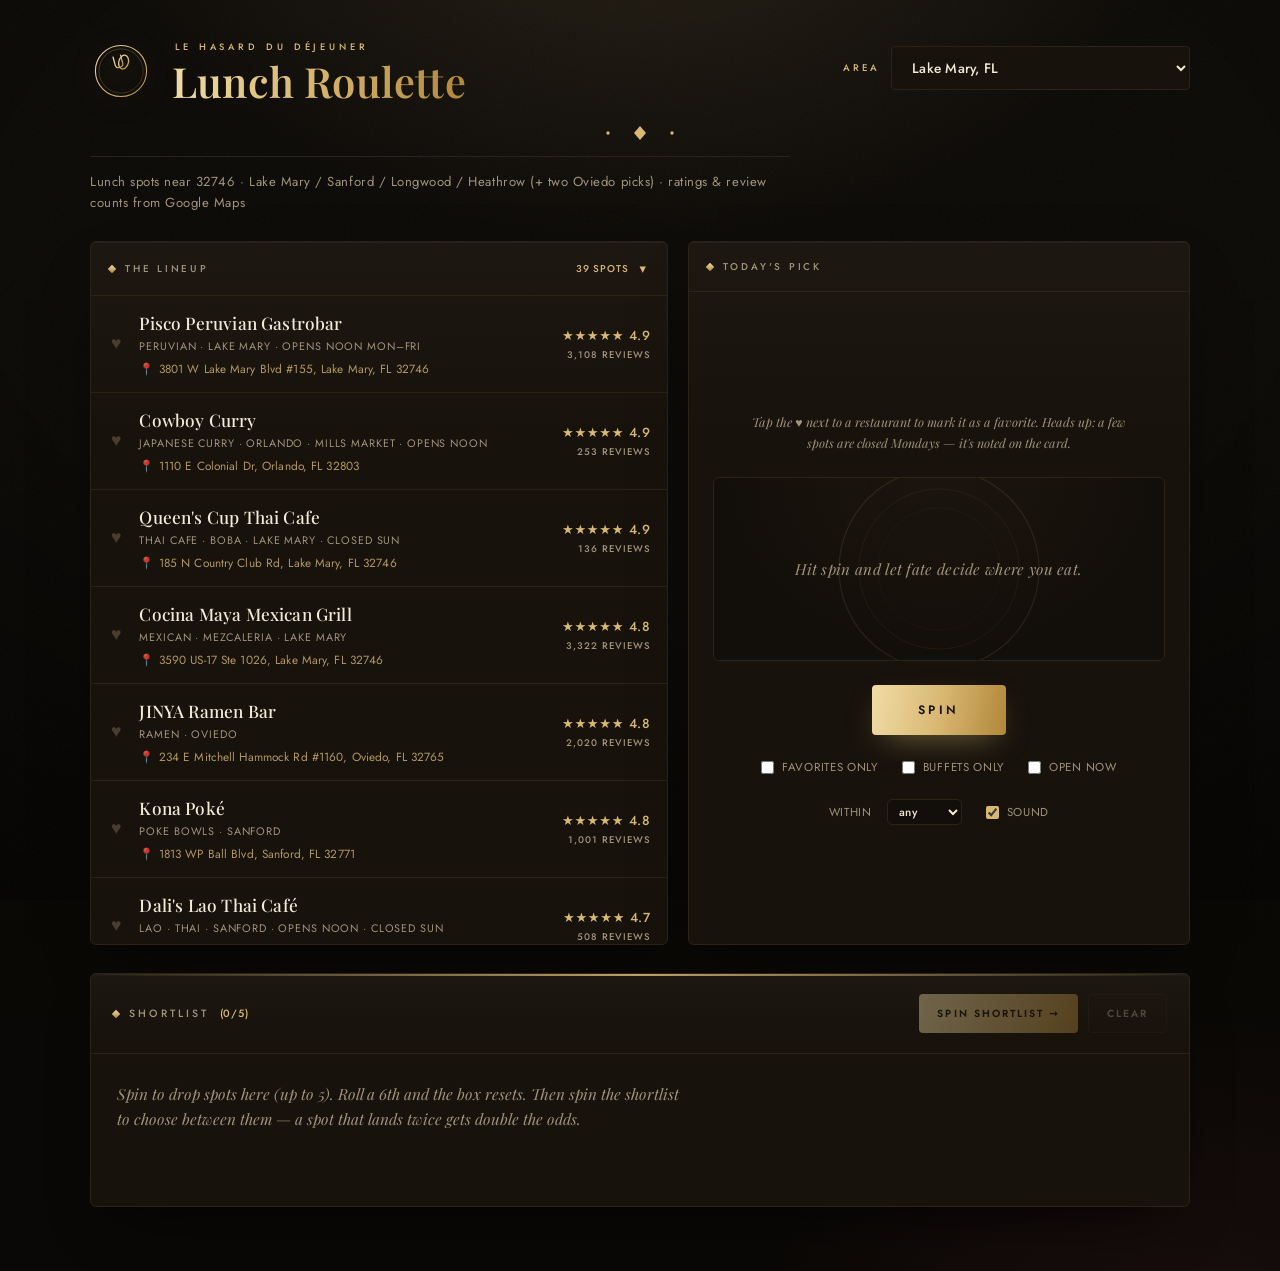
==== commit 29e51156: "Add files via upload" ====
--- a/lunch.html
+++ b/lunch.html
@@ -86,6 +86,15 @@
   .panel-head .count{color:var(--gold);letter-spacing:.08em;font-weight:500}
 
   .list{overflow-y:auto;max-height:72vh;scrollbar-width:thin;scrollbar-color:var(--gold-dp) transparent}
+  #lineupHead{cursor:pointer;outline:none}
+  #lineupHead .head-right{display:flex;align-items:center;gap:11px}
+  #lineupHead .chev{color:var(--gold);font-size:.8rem;transition:transform .25s ease;transform:rotate(0deg)}
+  #lineupPanel.collapsed #lineupHead .chev{transform:rotate(-90deg)}
+  #lineupPanel.collapsed .list{display:none}
+  #lineupHead:focus-visible{box-shadow:inset 0 0 0 1px var(--gold-dp)}
+  @media (max-width:820px){
+    .list{max-height:none;overflow:visible}
+  }
   .list::-webkit-scrollbar{width:8px}
   .list::-webkit-scrollbar-thumb{background:var(--line);border-radius:4px}
   .list::-webkit-scrollbar-track{background:transparent}
@@ -343,10 +352,10 @@
 
 <div class="wrap">
   <!-- LEFT: list -->
-  <section class="panel">
-    <div class="panel-head">
+  <section class="panel" id="lineupPanel">
+    <div class="panel-head" id="lineupHead" role="button" tabindex="0" aria-expanded="true" aria-controls="list">
       <span>The Lineup</span>
-      <span class="count" id="countLabel"></span>
+      <span class="head-right"><span class="count" id="countLabel"></span><span class="chev" aria-hidden="true">▾</span></span>
     </div>
     <div class="list" id="list"></div>
   </section>
@@ -1076,6 +1085,18 @@
   slotEl.innerHTML = '<div class="placeholder">Hit spin and let fate decide where you eat.</div>';
   render();
 });
+
+const lineupPanel = document.getElementById('lineupPanel');
+const lineupHead = document.getElementById('lineupHead');
+function setLineup(open){
+  lineupPanel.classList.toggle('collapsed', !open);
+  lineupHead.setAttribute('aria-expanded', open ? 'true' : 'false');
+}
+function toggleLineup(){ setLineup(lineupPanel.classList.contains('collapsed')); }
+lineupHead.addEventListener('click', toggleLineup);
+lineupHead.addEventListener('keydown', e=>{ if(e.key==='Enter'||e.key===' '){ e.preventDefault(); toggleLineup(); } });
+// collapsed by default on phones so it doesn't trap page scrolling
+if (window.matchMedia('(max-width: 820px)').matches) setLineup(false);
 openNow.addEventListener('change', render);
 radiusSel.addEventListener('change', ()=>{
   if (+radiusSel.value > 0 && !userLoc){
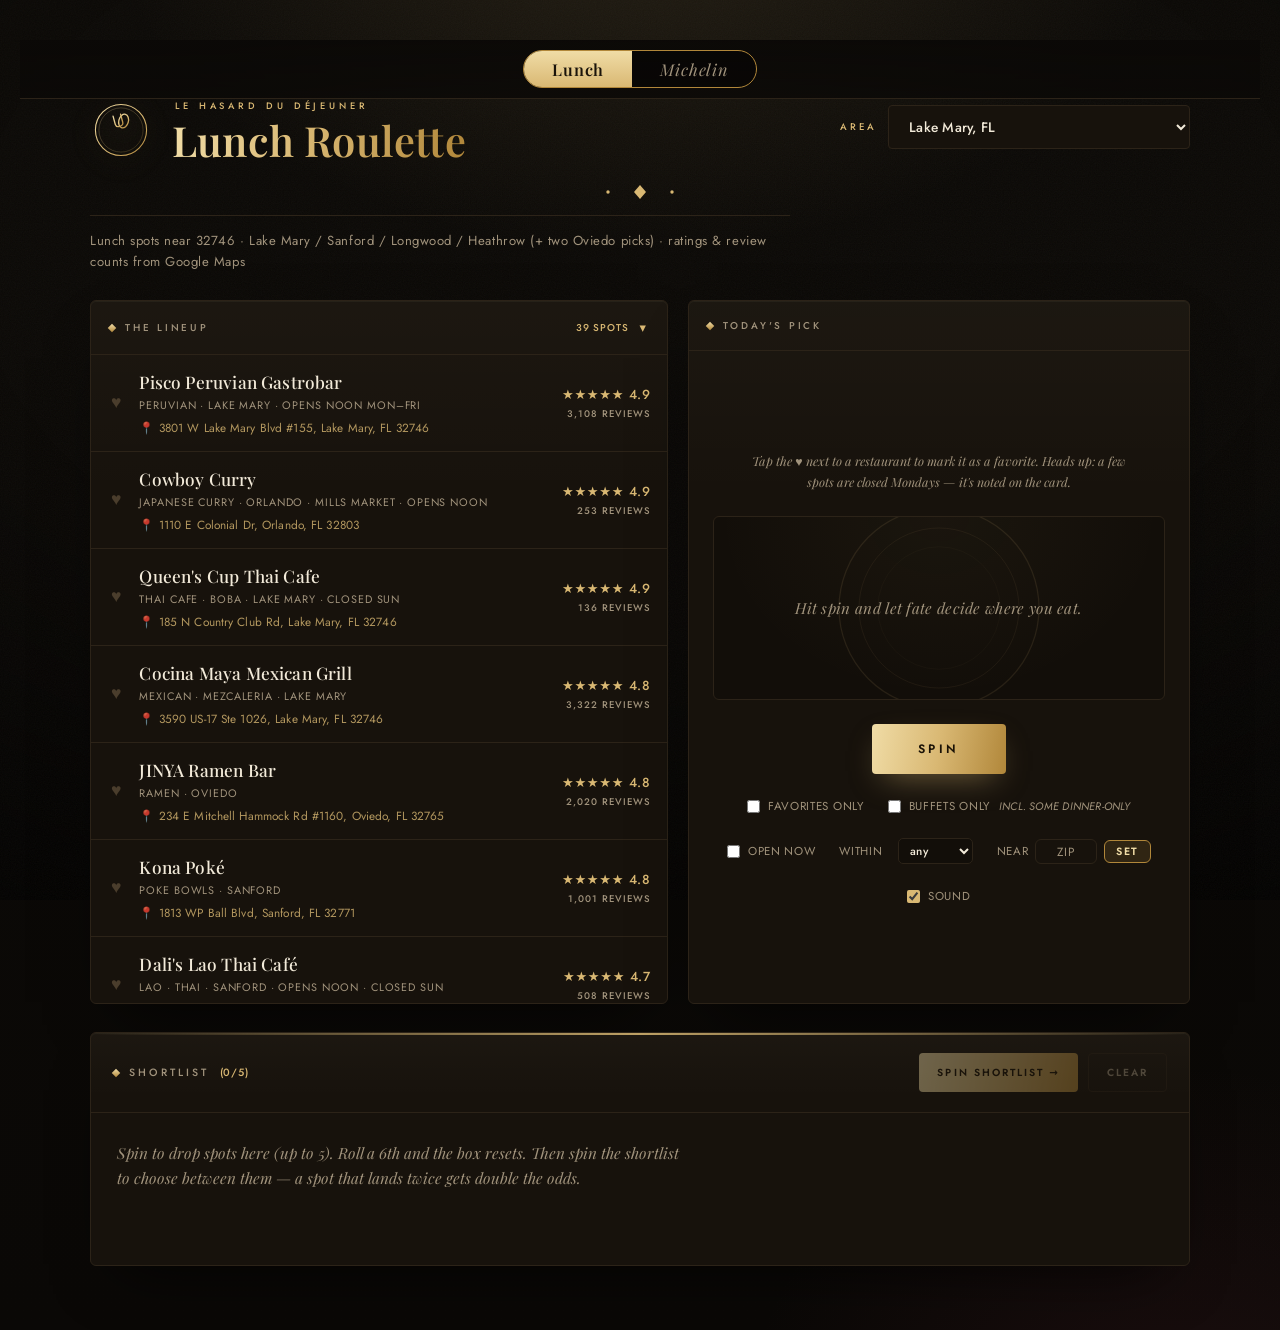
==== commit 2403a8a9: "Add files via upload" ====
--- a/lunch.html
+++ b/lunch.html
@@ -156,6 +156,15 @@
   .opts input{accent-color:var(--gold)}
   .opt-select{text-transform:uppercase}
   .opts label.opt-disabled{opacity:.32;cursor:not-allowed}
+  .opts .zip-field{display:flex;align-items:center;gap:7px}
+  .opts #zipInput{width:62px;background:var(--panel);border:1px solid var(--line);color:var(--text);border-radius:6px;padding:3px 8px;font-family:var(--sans);font-size:.74rem;letter-spacing:.12em;text-align:center}
+  .opts #zipInput:focus{outline:none;border-color:var(--gold-dp)}
+  .opts #zipInput::placeholder{color:var(--dim);letter-spacing:.1em}
+  .opts #zipBtn{background:rgba(177,135,58,.16);border:1px solid var(--gold-dp);color:var(--gold-lt);border-radius:6px;padding:3px 11px;font-family:var(--sans);font-size:.66rem;font-weight:600;letter-spacing:.14em;text-transform:uppercase;cursor:pointer;transition:background .15s ease}
+  .opts #zipBtn:hover{background:rgba(177,135,58,.32)}
+  .opts .opt-note{font-size:.68rem;font-style:italic;color:var(--dim);letter-spacing:.02em;margin-left:1px}
+  .badge-dinner{display:inline-block;vertical-align:middle;font-size:.56rem;font-weight:600;letter-spacing:.14em;text-transform:uppercase;color:var(--gold-lt);background:rgba(177,135,58,.18);border:1px solid var(--gold-dp);border-radius:999px;padding:1px 7px;margin-left:7px;font-family:var(--sans);position:relative;top:-1px}
+  .slot .badge-dinner{font-size:.6rem;margin-left:9px}
   .opts input:disabled{cursor:not-allowed}
   .opts select{
     font-family:var(--sans);font-size:.72rem;font-weight:500;color:var(--text);letter-spacing:.06em;
@@ -292,8 +301,29 @@
   .row.closed-now{opacity:.4}
   .closed-tag{color:var(--rose);letter-spacing:.06em}
 </style>
+<style>
+  .mode-bar{position:sticky;top:0;z-index:200;display:flex;justify-content:center;
+    padding:10px 12px;background:linear-gradient(180deg,rgba(11,9,7,.97),rgba(11,9,7,.82));
+    -webkit-backdrop-filter:blur(8px);backdrop-filter:blur(8px);border-bottom:1px solid var(--line)}
+  .mode-switch{display:inline-flex;border:1px solid var(--gold-dp);border-radius:999px;overflow:hidden;background:rgba(0,0,0,.35)}
+  .mode-btn{background:transparent;border:0;color:var(--dim);cursor:pointer;font-family:var(--serif);
+    font-size:1.02rem;font-style:italic;letter-spacing:.05em;padding:7px 28px;transition:.18s}
+  .mode-btn:hover{color:var(--text)}
+  .mode-btn.on{background:linear-gradient(180deg,var(--gold-lt),var(--gold));color:#1a130a;font-weight:600;font-style:normal}
+  #michelinFrame{width:100%;height:calc(100vh - 58px);border:0;display:none;background:#0b0a0d}
+  body.mich #michelinFrame{display:block}
+  body.mich #lunchView{display:none}
+  @media (max-width:560px){ .mode-btn{padding:7px 20px;font-size:.95rem} }
+</style>
 </head>
 <body>
+<div class="mode-bar">
+  <div class="mode-switch" role="group" aria-label="Choose a roulette">
+    <button id="modeLunch" class="mode-btn on" aria-pressed="true">Lunch</button>
+    <button id="modeMich" class="mode-btn" aria-pressed="false">Michelin</button>
+  </div>
+</div>
+<div id="lunchView">
 <header>
   <div class="title-row">
     <div class="title-left">
@@ -371,9 +401,10 @@
       <button class="spin-btn" id="spinBtn">Spin</button>
       <div class="opts">
         <label><input type="checkbox" id="favOnly"> Favorites only</label>
-        <label id="buffetLabel"><input type="checkbox" id="buffetOnly"> Buffets only</label>
+        <label id="buffetLabel"><input type="checkbox" id="buffetOnly"> Buffets only <span class="opt-note">incl. some dinner-only</span></label>
         <label><input type="checkbox" id="openNow"> Open now</label>
         <label class="opt-select">Within <select id="radius"><option value="0">any</option><option value="5">5 mi</option><option value="10">10 mi</option><option value="35">15+ mi</option></select></label>
+        <span class="opt-select zip-field">Near <input type="text" id="zipInput" inputmode="numeric" maxlength="5" placeholder="ZIP" aria-label="ZIP code"><button type="button" id="zipBtn">Set</button></span>
         <label><input type="checkbox" id="sound" checked> Sound</label>
       </div>
     </div>
@@ -399,6 +430,8 @@
 <canvas id="confetti"></canvas>
 <div class="toast" id="toast"></div>
 
+</div><!-- /lunchView -->
+<iframe id="michelinFrame" title="Michelin Roulette" hidden></iframe>
 <script>
 const REGIONS = {
   lakemary: {
@@ -514,8 +547,106 @@
     events: [
       {label:"Koreatown Run", emoji:"\ud83c\udf03", target:"koreatown", blurb:"Forget the South Bay \u2014 pile in the car, you're road-tripping up to K-Town."},
       {label:"SGV Detour", emoji:"\ud83e\udd5f", target:"sangabriel", blurb:"The dice say dumplings. Point the car east \u2014 you're headed to the San Gabriel Valley."},
-      {label:"West Side Run", emoji:"\ud83c\udf34", target:"culvercity", blurb:"Make for the coast \u2014 Culver City out to Marina del Rey, Playa del Rey & Santa Monica."}
+      {label:"West Side Run", emoji:"\ud83c\udf34", target:"culvercity", blurb:"Make for the coast \u2014 Culver City out to Marina del Rey, Playa del Rey & Santa Monica."},
+      {label:"Downtown LA Run", emoji:"\ud83c\udfd9\ufe0f", target:"dtla", blurb:"Into the heart of the city \u2014 Little Tokyo, Grand Central Market & the Historic Core."}
     ]
+  },
+  oc: {
+    label: "Orange County",
+    subtitle: "Irvine, Newport Beach, Costa Mesa & Lake Forest \u00b7 seafood, tacos, French bistro, pastrami & boba \u00b7 ratings from Google Maps",
+    note: "Central OC from the coast to the Spectrum. A few spots are brunch-only or close by mid-afternoon (Moulin, Cappy's, Burnt Crumbs) \u2014 check the card.",
+    restaurants: [
+  {name:"Moulin", cuisine:"French bistro · Café", area:"Newport Beach", rating:4.6, reviews:2463, note:"Till 3 · pastries", addr:"1000 Bristol St N St. 10, Newport Beach, CA 92660"},
+  {name:"The Hat", cuisine:"Pastrami · Sandwiches", area:"Lake Forest", rating:4.6, reviews:2622, note:"World-famous pastrami dip", addr:"23641 Rockfield Blvd, Lake Forest, CA 92630"},
+  {name:"Habana", cuisine:"Cuban", area:"Costa Mesa", rating:4.5, reviews:1974, note:"The LAB · weekend brunch", addr:"2930 Bristol St, Costa Mesa, CA 92626"},
+  {name:"Taco María", cuisine:"Mexican · Michelin", area:"Costa Mesa", rating:4.5, reviews:496, note:"Michelin · reserve", addr:"3313 Hyland Ave, Costa Mesa, CA 92626"},
+  {name:"Bear Flag Fish Co", cuisine:"Seafood · Poke", area:"Newport Beach", rating:4.5, reviews:1474, note:"Lido · poke & burritos", addr:"3421 Via Lido, Newport Beach, CA 92663"},
+  {name:"Cappy's Cafe", cuisine:"Breakfast · Diner", area:"Newport Beach", rating:4.5, reviews:1806, note:"Till 2 · beachy brunch", addr:"5930 West Coast Hwy, Newport Beach, CA 92663"},
+  {name:"Houston's", cuisine:"American · Steakhouse", area:"Irvine", rating:4.5, reviews:2326, note:"Prime rib French dip", addr:"2991 Michelson Dr, Irvine, CA 92612"},
+  {name:"Burnt Crumbs", cuisine:"Sandwiches · Brunch", area:"Irvine", rating:4.5, reviews:910, note:"Till 3 · spaghetti grilled cheese", addr:"8549 Irvine Center Dr, Irvine, CA 92618"},
+  {name:"Break of Dawn", cuisine:"Asian-French · Brunch", area:"Laguna Hills", rating:4.5, reviews:216, note:"Cult brunch", addr:"24291 Avenida De La Carlota, Laguna Hills, CA 92653"},
+  {name:"Wahoo's Fish Taco", cuisine:"Baja tacos", area:"Lake Forest", rating:4.5, reviews:565, note:"OC original", addr:"27412 Portola Pkwy A, Lake Forest, CA 92610"},
+  {name:"Shuck Oyster Bar", cuisine:"Seafood · Oysters", area:"Costa Mesa", rating:4.4, reviews:321, note:"OC Mix · oysters", addr:"3313 Hyland Ave a1, Costa Mesa, CA 92626"},
+  {name:"Old Vine Kitchen & Bar", cuisine:"New American · Brunch", area:"Costa Mesa", rating:4.4, reviews:328, note:"The CAMP · rooftop", addr:"2937 Bristol St a103, Costa Mesa, CA 92626"},
+  {name:"Bluewater Grill", cuisine:"Seafood · Waterfront", area:"Newport Beach", rating:4.4, reviews:2306, note:"Dockside", addr:"630 Lido Park Dr, Newport Beach, CA 92663"},
+  {name:"Bandera", cuisine:"American · Wood-grill", area:"Corona del Mar", rating:4.4, reviews:997, note:"Famous ribs", addr:"3201 CA-1, Corona Del Mar, CA 92625"},
+  {name:"85°C Bakery Cafe", cuisine:"Bakery · Café", area:"Irvine", rating:4.4, reviews:1961, note:"Sea-salt coffee · pastries", addr:"2700 Alton Pkwy #123, Irvine, CA 92606"},
+  {name:"Avila's El Ranchito", cuisine:"Mexican", area:"Lake Forest", rating:4.4, reviews:1638, note:"Generous · great salsa", addr:"24406 Muirlands Blvd, Lake Forest, CA 92630"},
+  {name:"Descanso", cuisine:"Mexican · Plancha", area:"Costa Mesa", rating:4.3, reviews:1170, note:"Tableside plancha", addr:"1555 Adams Ave #103, Costa Mesa, CA 92626"},
+  {name:"Cha Cha's Latin Kitchen", cuisine:"Latin · Mexican", area:"Irvine", rating:4.3, reviews:1032, note:"Lunch specials", addr:"13126 Jamboree Rd, Irvine, CA 92602"},
+  {name:"Class 302", cuisine:"Taiwanese · Boba", area:"Irvine", rating:4.1, reviews:615, note:"Shaved ice · boba", addr:"13252 Jamboree Rd, Irvine, CA 92602"}
+],
+    buffets: [
+  {name:"Galpão Gaucho", cuisine:"Brazilian churrascaria · AYCE", area:"Irvine", rating:4.8, reviews:496, note:"Rodízio · 18 cuts · lunch til 2:30", addr:"1830 Main St, Irvine, CA 92614"},
+  {name:"All That Shabu", cuisine:"AYCE shabu · Hot pot", area:"Irvine", rating:4.7, reviews:682, note:"Unlimited meat & broth", addr:"15315 Culver Dr #145, Irvine, CA 92604"},
+  {name:"Nice to Meet You Skewer Hot Pot", cuisine:"AYCE Sichuan hot pot", area:"Irvine", rating:4.6, reviews:408, note:"Self-serve skewers", addr:"15361 Culver Dr, Irvine, CA 92604"},
+  {name:"I Can Barbecue", cuisine:"AYCE Korean BBQ", area:"Tustin", rating:4.3, reviews:470, note:"Halal · robot servers", addr:"2881 El Camino Real, Tustin, CA 92782"},
+  {name:"Royal Khyber", cuisine:"Indian · Lunch buffet", area:"Santa Ana", rating:4.2, reviews:277, note:"Weekday lunch buffet", addr:"1621 W Sunflower Ave D53, Santa Ana, CA 92704"},
+  {name:"Gen Korean BBQ", cuisine:"AYCE Korean BBQ", area:"Tustin", rating:4.1, reviews:2064, note:"Grill-your-own", addr:"13741 Newport Ave, Tustin, CA 92780"}
+]
+  },
+  sandiego: {
+    label: "San Diego",
+    subtitle: "Gaslamp, Little Italy, East Village & the Embarcadero \u00b7 seafood, tacos, Italian, burgers & brunch \u00b7 ratings from Google Maps",
+    note: "Downtown San Diego from Little Italy to the Gaslamp. A few spots are brunch-only or close mid-afternoon, and Las Cuatro Milpas is cash-only & closed Fri/Sun \u2014 check the card.",
+    restaurants: [
+  {name:"Hodad's Downtown", cuisine:"Burgers", area:"Downtown", rating:4.6, reviews:4445, note:"Huge burgers · onion rings", addr:"945 Broadway, San Diego, CA 92101"},
+  {name:"Las Cuatro Milpas", cuisine:"Mexican · Cash only", area:"Barrio Logan", rating:4.6, reviews:4463, note:"Closed Fri/Sun · cash · til 3", addr:"1985 National Ave Ste 1131, San Diego, CA 92113"},
+  {name:"Buona Forchetta", cuisine:"Italian · Pizza", area:"South Park", rating:4.6, reviews:3287, note:"Wood-fired · lunch til 3", addr:"3001 Beech St, San Diego, CA 92102"},
+  {name:"Ironside Fish & Oyster", cuisine:"Seafood · Oysters", area:"Little Italy", rating:4.5, reviews:5026, note:"Lobster roll · oysters", addr:"1654 India St, San Diego, CA 92101"},
+  {name:"The Crack Shack", cuisine:"Fried chicken", area:"Little Italy", rating:4.5, reviews:6367, note:"Chicken sandwiches · patio", addr:"2266 Kettner Blvd, San Diego, CA 92101"},
+  {name:"Puesto", cuisine:"Mexican · Tacos", area:"Seaport", rating:4.5, reviews:4445, note:"Taco Tuesday · waterfront", addr:"789 W Harbor Dr Unit 155, San Diego, CA 92101"},
+  {name:"Lou & Mickey's", cuisine:"Steakhouse · Seafood", area:"Gaslamp", rating:4.5, reviews:2746, note:"Gaslamp classic", addr:"224 Fifth Ave, San Diego, CA 92101"},
+  {name:"Lola 55", cuisine:"Tacos · Cocktails", area:"East Village", rating:4.5, reviews:1434, note:"Modern tacos · birria", addr:"1290 F St, San Diego, CA 92101"},
+  {name:"Filippi's Pizza Grotto", cuisine:"Italian · Pizza", area:"Little Italy", rating:4.5, reviews:8792, note:"Walk through the deli", addr:"1747 India St, San Diego, CA 92101"},
+  {name:"Richard Walker's", cuisine:"Breakfast · Pancakes", area:"Downtown", rating:4.5, reviews:4389, note:"Til 2:30 · German pancake", addr:"520 Front St, San Diego, CA 92101"},
+  {name:"Carnitas' Snack Shack", cuisine:"Pork · Sandwiches", area:"Embarcadero", rating:4.4, reviews:3572, note:"Waterfront · DJ weekends", addr:"1004 N Harbor Dr, San Diego, CA 92101"},
+  {name:"Civico 1845", cuisine:"Italian", area:"Little Italy", rating:4.4, reviews:3099, note:"Weekend lunch · vegan menu", addr:"1845 India St, San Diego, CA 92101"},
+  {name:"Underbelly", cuisine:"Ramen · Bao", area:"Little Italy", rating:4.4, reviews:2243, note:"Ramen · beer garden", addr:"750 W Fir St #101, San Diego, CA 92101"},
+  {name:"Cafe 21", cuisine:"Brunch · Small plates", area:"Gaslamp", rating:4.4, reviews:2668, note:"Farm-to-table brunch", addr:"802 Fifth Ave, San Diego, CA 92101"},
+  {name:"Meze Greek Fusion", cuisine:"Greek · Mediterranean", area:"Gaslamp", rating:4.4, reviews:2474, note:"Lamb chops · baklava cheesecake", addr:"345 Sixth Ave, San Diego, CA 92101"},
+  {name:"Morning Glory", cuisine:"Brunch", area:"Little Italy", rating:4.3, reviews:3685, note:"Til 3 · soufflé pancakes", addr:"550 W Date St Ste C, San Diego, CA 92101"}
+]
+  },
+  walnutcreek: {
+    label: "Walnut Creek & Diablo Valley",
+    subtitle: "Walnut Creek, Lafayette, Orinda, Concord & Pleasant Hill \u00b7 small plates, BBQ, deep-dish & Mediterranean \u00b7 ratings from Google Maps",
+    note: "East Bay \u2014 the I-680 corridor north. A couple of spots are dinner-only (look for the dinner tag). Flip on distances to see what's closest.",
+    restaurants: [
+  {name:"Va de Vi Bistro", cuisine:"Small plates · Wine bar", area:"Walnut Creek", rating:4.5, reviews:1032, note:"Global small plates", addr:"1511 Mt Diablo Blvd, Walnut Creek, CA 94596"},
+  {name:"Walnut Creek Yacht Club", cuisine:"Seafood", area:"Walnut Creek", rating:4.5, reviews:799, note:"Fish & chips · lobster", addr:"1555 Bonanza St, Walnut Creek, CA 94596"},
+  {name:"Lokanta Grill & Bar", cuisine:"Mediterranean", area:"Walnut Creek", rating:4.5, reviews:399, note:"Mezze · kunefe", addr:"1520 Locust St, Walnut Creek, CA 94596"},
+  {name:"Zachary's Chicago Pizza", cuisine:"Deep-dish pizza", area:"Pleasant Hill", rating:4.5, reviews:1469, note:"Stuffed deep-dish", addr:"140 Crescent Dr, Pleasant Hill, CA 94523"},
+  {name:"Telefèric Barcelona", cuisine:"Spanish · Tapas", area:"Walnut Creek", rating:4.4, reviews:2194, note:"Paella · balcony", addr:"1500 Mt Diablo Blvd 2nd Floor, Walnut Creek, CA 94596"},
+  {name:"Rocco's Ristorante Pizzeria", cuisine:"Italian · Pizza", area:"Walnut Creek", rating:4.4, reviews:1307, note:"Lunch specials", addr:"2909 Ygnacio Valley Rd, Walnut Creek, CA 94598"},
+  {name:"Batch & Brine", cuisine:"American · Brunch", area:"Lafayette", rating:4.4, reviews:750, note:"Brunch · burgers", addr:"3602 Mount Diablo Blvd, Lafayette, CA 94549"},
+  {name:"Slow Hand BBQ", cuisine:"BBQ", area:"Pleasant Hill", rating:4.4, reviews:817, note:"Brisket · ribs", addr:"1941 Oak Park Blvd #5, Pleasant Hill, CA 94523"},
+  {name:"Casa Orinda", cuisine:"American chophouse", area:"Orinda", rating:4.4, reviews:592, dinnerOnly:true, note:"Fried chicken · closed Mon–Tue", addr:"20 Bryant Way, Orinda, CA 94563"},
+  {name:"Lima", cuisine:"Peruvian", area:"Concord", rating:4.4, reviews:771, note:"Empanadas · Todos Santos", addr:"2151 Salvio St Ste i, Concord, CA 94520"},
+  {name:"Sasa", cuisine:"Japanese · Izakaya", area:"Walnut Creek", rating:4.3, reviews:616, note:"Sushi · lunch till 3", addr:"1432 N Main St, Walnut Creek, CA 94596"},
+  {name:"Vanessa's Bistro 2", cuisine:"Vietnamese · Fusion", area:"Walnut Creek", rating:4.3, reviews:279, dinnerOnly:true, note:"Tapas · happy hour", addr:"1512 Locust St, Walnut Creek, CA 94596"},
+  {name:"Híjole María", cuisine:"Mexican", area:"Concord", rating:4.7, reviews:210, note:"Quesabirria · closed Mon", addr:"1819 Colfax St, Concord, CA 94520"}
+]
+  },
+  trivalley: {
+    label: "Tri-Valley",
+    subtitle: "Danville, San Ramon, Dublin, Pleasanton & Livermore \u00b7 Italian, Indian, dim sum, Caribbean & New American \u00b7 ratings from Google Maps",
+    note: "East Bay \u2014 the I-680/I-580 Tri-Valley, Danville east to Livermore. A few spots are dinner-only (look for the dinner tag).",
+    restaurants: [
+  {name:"Esin Restaurant & Bar", cuisine:"American · Mediterranean", area:"Danville", rating:4.7, reviews:798, note:"Farm-to-table · desserts", addr:"750 Camino Ramon, Danville, CA 94526"},
+  {name:"One House Bistro", cuisine:"Thai · Brunch", area:"San Ramon", rating:4.7, reviews:106, note:"Khao soi · brunch", addr:"2468 San Ramon Valley Blvd, San Ramon, CA 94583"},
+  {name:"Range Life", cuisine:"New American", area:"Livermore", rating:4.7, reviews:439, dinnerOnly:true, note:"Seasonal · closed Tue", addr:"2160 Railroad Ave, Livermore, CA 94550"},
+  {name:"Posada Alta Cocina", cuisine:"Mexican · Fusion", area:"Livermore", rating:4.6, reviews:692, note:"Upscale Mexican · closed Tue", addr:"988 Murrieta Blvd, Livermore, CA 94550"},
+  {name:"Piatti", cuisine:"Italian", area:"Danville", rating:4.5, reviews:915, note:"Fresh pasta · patio", addr:"100 Sycamore Valley Rd, Danville, CA 94526"},
+  {name:"Oyo", cuisine:"Caribbean · Guyanese", area:"Pleasanton", rating:4.5, reviews:807, note:"Paella · oxtail", addr:"680 Main St, Pleasanton, CA 94566"},
+  {name:"First Street Alehouse", cuisine:"Gastropub", area:"Livermore", rating:4.5, reviews:3536, note:"Reubens · huge beer list", addr:"2106 First St, Livermore, CA 94550"},
+  {name:"Khaki", cuisine:"Indian · Fine dining", area:"San Ramon", rating:4.4, reviews:301, note:"Modern Indian · City Center", addr:"6000 Bollinger Canyon Rd 2nd Floor Unit 2601, San Ramon, CA 94583"},
+  {name:"Vic's All Star Kitchen", cuisine:"Breakfast · American", area:"Pleasanton", rating:4.4, reviews:527, note:"Big breakfasts · till 3", addr:"201 Main St A, Pleasanton, CA 94566"},
+  {name:"Bridges Restaurant", cuisine:"Asian fusion", area:"Danville", rating:4.3, reviews:651, note:"'Mrs. Doubtfire' setting", addr:"44 Church St, Danville, CA 94526"},
+  {name:"Amakara", cuisine:"Japanese · Sushi", area:"Dublin", rating:4.3, reviews:1807, note:"Sushi · grilled edamame", addr:"7568 Dublin Blvd, Dublin, CA 94568"},
+  {name:"Sabio on Main", cuisine:"Californian · Tapas", area:"Pleasanton", rating:4.3, reviews:486, dinnerOnly:true, note:"Michelin-listed · wknd brunch", addr:"501 Main St, Pleasanton, CA 94566"},
+  {name:"Koi Palace", cuisine:"Dim sum · Cantonese", area:"Dublin", rating:4.0, reviews:1161, note:"Famous dim sum · weekend wait", addr:"4288 Dublin Blvd #213, Dublin, CA 94568"}
+]
   },
   koreatown: {
     label: "\u21b3 Koreatown, LA (bonus)",
@@ -623,6 +754,35 @@
   {name:"Playa Provisions", cuisine:"Coastal · Seafood", area:"Playa del Rey", rating:4.6, reviews:2468, note:"All day · beachside", addr:"119 Culver Blvd, Playa Del Rey, CA 90293"},
   {name:"The Tripel", cuisine:"Gastropub · Burgers", area:"Playa del Rey", rating:4.6, reviews:343, note:"Tiny · communal", addr:"333 Culver Blvd #1047, Playa Del Rey, CA 90293"}
 ]
+  },
+  dtla: {
+    label: "\u21b3 Downtown LA & Little Tokyo (bonus)",
+    bonus: true,
+    subtitle: "Little Tokyo, the Historic Core, Chinatown & the Arts District \u00b7 ramen, tacos, French dips, hand rolls & A5 wagyu \u00b7 ratings from Google Maps",
+    note: "Bonus round! The heart of the city. A few spots are weekends-only (Howlin' Ray's) or close Mondays, and NikuX is mostly dinner with weekend lunch \u2014 check the card. Toggle Buffets only for the AYCE wagyu & hot pot.",
+    restaurants: [
+  {name:"Howlin' Ray's", cuisine:"Nashville hot chicken", area:"Chinatown", rating:4.7, reviews:4440, note:"Fri–Sun only · long line", addr:"727 N Broadway #128, Los Angeles, CA 90012"},
+  {name:"Sushi Gen", cuisine:"Sushi · Sashimi", area:"Little Tokyo", rating:4.6, reviews:1796, note:"Closed Mon · lunch till 2", addr:"422 E 2nd St, Los Angeles, CA 90012"},
+  {name:"Guisados", cuisine:"Tacos · Braised", area:"Downtown LA", rating:4.6, reviews:2400, note:"Sampler plate", addr:"541 S Spring St Unit 101, Los Angeles, CA 90013"},
+  {name:"Philippe The Original", cuisine:"French dip · Since 1908", area:"Chinatown", rating:4.6, reviews:12178, note:"Cash · pre-Dodgers", addr:"1001 N Alameda St, Los Angeles, CA 90012"},
+  {name:"KazuNori", cuisine:"Hand rolls · Sushi", area:"Downtown LA", rating:4.6, reviews:1693, note:"Hand-roll sets", addr:"421 Main St, Los Angeles, CA 90013"},
+  {name:"Shojin", cuisine:"Vegan Japanese · Sushi", area:"Little Tokyo", rating:4.6, reviews:378, note:"Vegan tasting", addr:"333 S Alameda St Suite 310, Los Angeles, CA 90013"},
+  {name:"Shabu-Shabu House", cuisine:"Japanese · Shabu", area:"Little Tokyo", rating:4.6, reviews:862, note:"Wagyu platters", addr:"127 Japanese Village Plaza Mall, Los Angeles, CA 90012"},
+  {name:"Marugame Monzo", cuisine:"Udon · Michelin", area:"Little Tokyo", rating:4.5, reviews:1624, note:"Michelin udon", addr:"329 1st St, Los Angeles, CA 90012"},
+  {name:"Sonoratown", cuisine:"Tacos · Sonora-style", area:"Downtown LA", rating:4.5, reviews:3345, note:"Mesquite flour tortillas", addr:"208 E 8th St, Los Angeles, CA 90014"},
+  {name:"Grand Central Market", cuisine:"Food hall", area:"Downtown LA", rating:4.5, reviews:36731, note:"Historic · many stalls", addr:"317 S Broadway, Los Angeles, CA 90013"},
+  {name:"Daikokuya", cuisine:"Ramen", area:"Little Tokyo", rating:4.4, reviews:4445, note:"Rich tonkotsu · expect a wait", addr:"327 1st St, Los Angeles, CA 90012"},
+  {name:"Spitz", cuisine:"Mediterranean · Döner", area:"Little Tokyo", rating:4.4, reviews:1091, note:"Street-cart döner", addr:"371 E 2nd St, Los Angeles, CA 90012"},
+  {name:"Cole's French Dip", cuisine:"French dip · Historic", area:"Downtown LA", rating:4.4, reviews:1763, note:"Since 1908", addr:"118 E 6th St, Los Angeles, CA 90014"},
+  {name:"Tacos 1986", cuisine:"Tacos · Tijuana-style", area:"Downtown LA", rating:4.2, reviews:820, note:"Adobada", addr:"609 S Spring St, Los Angeles, CA 90014"},
+  {name:"Badmaash", cuisine:"Indian · Gastro", area:"Downtown LA", rating:4.1, reviews:1791, note:"Butter-chicken poutine", addr:"108 W 2nd St APT 104, Los Angeles, CA 90012"}
+],
+    buffets: [
+  {name:"NIKU X", cuisine:"AYCE A5 wagyu · Seafood", area:"Downtown LA", rating:4.6, reviews:1639, dinnerOnly:true, note:"Dinner · weekend lunch · AYCE wagyu", addr:"900 Wilshire Blvd Ste 212, Los Angeles, CA 90017"},
+  {name:"Gangnam Station", cuisine:"AYCE Korean BBQ", area:"Koreatown", rating:4.3, reviews:1098, note:"Self-serve meat bar", addr:"3785 Wilshire Blvd Unit 217, Los Angeles, CA 90010"},
+  {name:"Gyu-Kaku", cuisine:"Yakiniku · AYCE option", area:"Downtown LA", rating:4.3, reviews:186, note:"AYCE lunch · grill-your-own", addr:"514 W 7th St, Los Angeles, CA 90014"},
+  {name:"LA Downtown Buffet", cuisine:"Asian buffet · Mongolian grill", area:"Westlake", rating:4.2, reviews:118, note:"Crab · sushi · dim sum", addr:"1901 W 7th St, Los Angeles, CA 90057"}
+]
   }
 };
 
@@ -764,9 +924,15 @@
   "32789":[28.598,-81.351],"32814":[28.567,-81.326],"32804":[28.570,-81.394],
   "90232":[34.026,-118.389],"90230":[34.000,-118.398],"90066":[33.998,-118.430],"90034":[34.030,-118.402],
   "90401":[34.015,-118.492],"90403":[34.034,-118.487],"90404":[34.026,-118.477],"90292":[33.976,-118.451],"90293":[33.960,-118.448],
-  "90045":[33.960,-118.400],"90250":[33.916,-118.350],"90504":[33.871,-118.350],"32819":[28.450,-81.470]
+  "90045":[33.960,-118.400],"90250":[33.916,-118.350],"90504":[33.871,-118.350],"32819":[28.450,-81.470],
+  "90012":[34.058,-118.240],"90013":[34.044,-118.244],"90014":[34.042,-118.252],"90017":[34.053,-118.265],"90057":[34.058,-118.276],
+  "92626":[33.685,-117.910],"92660":[33.640,-117.870],"92663":[33.620,-117.930],"92625":[33.600,-117.873],"92606":[33.690,-117.835],"92612":[33.660,-117.840],"92618":[33.660,-117.745],"92602":[33.730,-117.785],"92630":[33.640,-117.690],"92610":[33.685,-117.660],"92653":[33.610,-117.710],
+  "92614":[33.685,-117.850],"92604":[33.690,-117.800],"92782":[33.730,-117.795],"92704":[33.700,-117.905],"92780":[33.740,-117.820],
+  "92101":[32.715,-117.165],"92113":[32.695,-117.140],"92102":[32.715,-117.130],
+  "94596":[37.898,-122.060],"94597":[37.920,-122.075],"94598":[37.925,-122.018],"94549":[37.892,-122.118],"94523":[37.948,-122.065],"94563":[37.877,-122.182],"94520":[37.978,-122.033],
+  "94526":[37.815,-121.995],"94583":[37.765,-121.965],"94568":[37.715,-121.910],"94566":[37.660,-121.876],"94550":[37.680,-121.775]
 };
-function zipOf(r){ const m = (r.addr||'').match(/\b(\d{5})\b/); return m ? m[1] : null; }
+function zipOf(r){ const m = (r.addr||'').match(/(\d{5})(?!.*\d{5})/); return m ? m[1] : null; }
 function distMi(r){
   if (!userLoc) return Infinity;
   const z = zipOf(r); const c = z && ZIPS[z];
@@ -823,7 +989,7 @@
     row.id = 'row-'+i;
     row.innerHTML =
       '<button class="fav-btn'+(favs().has(i)?' on':'')+'" title="Toggle favorite">\u2665</button>'+
-      '<div class="info"><div class="name">'+r.name+'</div>'+
+      '<div class="info"><div class="name">'+r.name+(r.dinnerOnly?' <span class="badge-dinner">dinner</span>':'')+'</div>'+
       '<div class="meta">'+r.cuisine+' \u00b7 '+r.area+(r.note?' \u00b7 '+r.note:'')+
         (dl?' \u00b7 <span class="dist">'+dl+'</span>':'')+
         (closed?' \u00b7 <span class="closed-tag">Closed now</span>':'')+'</div>'+
@@ -997,7 +1163,7 @@
   const dl = distLabel(r);
   slotEl.className = 'slot' + (landed ? ' landed' : '');
   slotEl.innerHTML =
-    '<div class="pick-name">'+r.name+'</div>'+
+    '<div class="pick-name">'+r.name+(r.dinnerOnly?' <span class="badge-dinner">dinner</span>':'')+'</div>'+
     '<div class="pick-meta">'+r.cuisine+' \u00b7 '+r.area+(r.note?' \u00b7 '+r.note:'')+(landed&&dl?' \u00b7 <span class="dist">'+dl+'</span>':'')+'</div>'+
     '<div class="pick-rating">'+stars(r.rating)+' '+r.rating.toFixed(1)+' ('+r.reviews.toLocaleString()+')</div>'+
     '<div class="pick-addr"><a href="'+mapsUrl(r)+'" target="_blank" rel="noopener">\ud83d\udccd '+r.addr+' \u2192 Directions</a></div>'+
@@ -1112,7 +1278,603 @@
 slSpinBtn.addEventListener('click', subRoll);
 slClearBtn.addEventListener('click', ()=>{ shortlist = []; renderShortlist(); });
 
+// figure out which home region the user is closest to
+function regionCenter(key){
+  const list = REGIONS[key].restaurants;
+  let la=0, lo=0, n=0;
+  for (const r of list){ const z=zipOf(r), c=z&&ZIPS[z]; if(c){ la+=c[0]; lo+=c[1]; n++; } }
+  return n ? {lat:la/n, lng:lo/n} : null;
+}
+function haversineMi(a, b){
+  const toRad=d=>d*Math.PI/180, R=3958.8;
+  const dLat=toRad(b.lat-a.lat), dLng=toRad(b.lng-a.lng);
+  const x=Math.sin(dLat/2)**2 + Math.cos(toRad(a.lat))*Math.cos(toRad(b.lat))*Math.sin(dLng/2)**2;
+  return R*2*Math.atan2(Math.sqrt(x), Math.sqrt(1-x));
+}
+function nearestRegion(loc){
+  let best=null, bestD=Infinity;
+  for (const key of Object.keys(REGIONS)){
+    for (const r of REGIONS[key].restaurants){
+      const z=zipOf(r), c=z&&ZIPS[z];
+      if(!c) continue;
+      const d=haversineMi(loc, {lat:c[0], lng:c[1]});
+      if(d<bestD){ bestD=d; best=key; }
+    }
+  }
+  return best;
+}
+
 loadRegion('lakemary');
+
+// auto-default the area to wherever the user is, if they allow location
+if (navigator.geolocation){
+  navigator.geolocation.getCurrentPosition(pos=>{
+    userLoc = {lat:pos.coords.latitude, lng:pos.coords.longitude};
+    const k = nearestRegion(userLoc);
+    if (k && k !== currentRegion) loadRegion(k); else render();
+    toast('Showing spots near you \u2014 ' + cleanLabel(currentRegion));
+  }, ()=>{}, {timeout:8000, maximumAge:600000});
+}
+
+// manual ZIP entry as an alternative to geolocation
+const zipInput = document.getElementById('zipInput');
+const zipBtn = document.getElementById('zipBtn');
+async function zipCentroid(zip){
+  if (ZIPS[zip]) return {lat:ZIPS[zip][0], lng:ZIPS[zip][1]};
+  try{
+    const res = await fetch('https://api.zippopotam.us/us/'+zip);
+    if(!res.ok) return null;
+    const data = await res.json();
+    const p = data.places && data.places[0];
+    return p ? {lat:parseFloat(p.latitude), lng:parseFloat(p.longitude)} : null;
+  }catch(e){ return null; }
+}
+async function setZipLocation(){
+  const zip = (zipInput.value||'').trim();
+  if(!/^\d{5}$/.test(zip)){ toast('Enter a 5-digit ZIP'); return; }
+  toast('Looking up '+zip+'\u2026');
+  const c = await zipCentroid(zip);
+  if(!c){ toast('Couldn\u0027t find ZIP '+zip); return; }
+  userLoc = c;
+  const k = nearestRegion(userLoc);
+  if (k && k !== currentRegion) loadRegion(k); else render();
+  toast('Location set to '+zip+' \u2014 ' + cleanLabel(currentRegion));
+}
+zipBtn.addEventListener('click', setZipLocation);
+zipInput.addEventListener('keydown', e=>{ if(e.key==='Enter'){ e.preventDefault(); setZipLocation(); } });
+</script>
+<script>
+(function(){
+  const frame=document.getElementById("michelinFrame");
+  const bL=document.getElementById("modeLunch"), bM=document.getElementById("modeMich");
+  let loaded=false;
+  const MICHELIN_HTML = `<!DOCTYPE html>
+<html lang="en">
+<head>
+<meta charset="UTF-8">
+<meta name="viewport" content="width=device-width, initial-scale=1.0">
+<title>Michelin Roulette · USA</title>
+<link rel="preconnect" href="https://fonts.googleapis.com">
+<link rel="preconnect" href="https://fonts.gstatic.com" crossorigin>
+<link href="https://fonts.googleapis.com/css2?family=Cormorant+Garamond:ital,wght@0,400;0,500;0,600;1,500&family=Jost:wght@300;400;500;600&display=swap" rel="stylesheet">
+<style>
+  :root{
+    --noir:#0b0a0d;
+    --panel:#151219;
+    --panel2:#100e15;
+    --line:#2b2533;
+    --gold:#e3c264;
+    --gold-lt:#f6e6ad;
+    --gold-dp:#b08a36;
+    --red:#c8102e;
+    --red-dp:#8c1622;
+    --cream:#f3eee4;
+    --dim:#9c9384;
+    --serif:"Cormorant Garamond", Georgia, serif;
+    --sans:"Jost","Segoe UI",system-ui,-apple-system,sans-serif;
+  }
+  *{box-sizing:border-box}
+  html,body{margin:0;padding:0}
+  body{
+    background:
+      radial-gradient(1200px 700px at 50% -10%, #1c1622 0%, rgba(28,22,34,0) 60%),
+      radial-gradient(900px 500px at 90% 110%, #1a1119 0%, rgba(26,17,25,0) 55%),
+      var(--noir);
+    color:var(--cream);
+    font-family:var(--sans);
+    min-height:100vh;
+    -webkit-font-smoothing:antialiased;
+    position:relative;
+    overflow-x:hidden;
+  }
+  body::before{
+    content:"";position:fixed;inset:0;pointer-events:none;z-index:0;
+    background-image:radial-gradient(rgba(227,194,100,.04) 1px, transparent 1px);
+    background-size:3px 3px;mix-blend-mode:screen;opacity:.5;
+  }
+  .wrap{position:relative;z-index:1;max-width:980px;margin:0 auto;padding:34px 20px 80px}
+
+  /* ---- header ---- */
+  header{text-align:center;padding:8px 0 4px}
+  .eyebrow{font-size:.66rem;letter-spacing:.42em;text-transform:uppercase;color:var(--gold);font-weight:500}
+  .eyebrow::before,.eyebrow::after{content:"";display:inline-block;width:26px;height:1px;background:linear-gradient(90deg,transparent,var(--gold-dp));vertical-align:middle;margin:0 12px}
+  .eyebrow::after{background:linear-gradient(90deg,var(--gold-dp),transparent)}
+  h1{
+    font-family:var(--serif);font-weight:600;letter-spacing:.01em;
+    font-size:clamp(2.9rem,9vw,4.8rem);line-height:.95;margin:.18em 0 .12em;
+    color:var(--cream);
+  }
+  h1 .of{font-style:italic;color:var(--gold-lt);font-weight:500}
+  .sub{color:var(--dim);font-family:var(--serif);font-size:1.12rem;font-style:italic;max-width:520px;margin:0 auto;line-height:1.5}
+  .tally{margin:16px auto 0;display:flex;gap:18px;justify-content:center;flex-wrap:wrap;font-size:.72rem;letter-spacing:.12em;color:var(--dim);text-transform:uppercase}
+  .tally b{color:var(--gold-lt);font-weight:600}
+
+  /* ---- florette (the star motif) ---- */
+  .flor{width:1em;height:1em;display:inline-block;vertical-align:-.14em;color:var(--gold)}
+  .flor + .flor{margin-left:.08em}
+
+  /* ---- controls ---- */
+  .controls{margin:26px 0 6px;display:flex;gap:14px 20px;align-items:center;justify-content:center;flex-wrap:wrap}
+  .seg{display:inline-flex;border:1px solid var(--line);border-radius:999px;overflow:hidden;background:var(--panel2)}
+  .seg button{
+    background:transparent;border:0;color:var(--dim);cursor:pointer;
+    font-family:var(--sans);font-size:.74rem;letter-spacing:.1em;text-transform:uppercase;
+    padding:9px 15px;display:flex;align-items:center;gap:5px;transition:.18s;
+  }
+  .seg button .flor{color:var(--gold-dp);transition:.18s}
+  .seg button:hover{color:var(--cream)}
+  .seg button[aria-pressed="true"]{background:linear-gradient(180deg,rgba(227,194,100,.16),rgba(227,194,100,.06));color:var(--gold-lt)}
+  .seg button[aria-pressed="true"] .flor{color:var(--gold)}
+  .field{display:flex;align-items:center;gap:9px;font-size:.72rem;letter-spacing:.1em;text-transform:uppercase;color:var(--dim)}
+  select{
+    background:var(--panel);border:1px solid var(--line);color:var(--cream);
+    border-radius:8px;padding:8px 12px;font-family:var(--sans);font-size:.78rem;letter-spacing:.04em;cursor:pointer;
+  }
+  select:focus{outline:none;border-color:var(--gold-dp)}
+
+  /* ---- stage ---- */
+  .stage{margin:22px 0 0;position:relative}
+  .plate{
+    position:relative;border:1px solid var(--line);border-radius:16px;
+    background:
+      radial-gradient(120% 130% at 50% 0%, rgba(227,194,100,.05), rgba(0,0,0,0) 55%),
+      linear-gradient(180deg,var(--panel),var(--panel2));
+    padding:42px 26px 30px;min-height:240px;text-align:center;
+    display:flex;flex-direction:column;align-items:center;justify-content:center;
+    box-shadow:inset 0 1px 0 rgba(246,230,173,.06), 0 30px 60px -30px rgba(0,0,0,.7);
+    overflow:hidden;
+  }
+  .plate::before{
+    content:"";position:absolute;inset:14px;border:1px solid rgba(176,138,54,.22);border-radius:10px;pointer-events:none;
+  }
+  .placeholder{color:var(--dim);font-family:var(--serif);font-style:italic;font-size:1.35rem;line-height:1.5;max-width:360px}
+  .stars-row{height:34px;display:flex;gap:4px;align-items:center;justify-content:center;font-size:1.7rem;margin-bottom:10px}
+  .stars-row .flor{filter:drop-shadow(0 2px 6px rgba(227,194,100,.35))}
+  .pick-name{font-family:var(--serif);font-weight:600;font-size:clamp(2rem,6.5vw,3.2rem);line-height:1.04;color:var(--cream);letter-spacing:.01em}
+  .pick-where{margin-top:12px;font-size:.74rem;letter-spacing:.22em;text-transform:uppercase;color:var(--gold)}
+  .pick-cuisine{margin-top:7px;color:var(--dim);font-family:var(--serif);font-style:italic;font-size:1.12rem}
+  .pick-actions{margin-top:18px;display:flex;gap:10px;justify-content:center;flex-wrap:wrap;min-height:1px}
+  .act{
+    font-family:var(--sans);font-size:.68rem;letter-spacing:.16em;text-transform:uppercase;
+    border:1px solid var(--gold-dp);color:var(--gold-lt);background:rgba(227,194,100,.08);
+    border-radius:999px;padding:9px 17px;cursor:pointer;text-decoration:none;transition:.18s;
+  }
+  .act:hover{background:rgba(227,194,100,.2)}
+  .plate.spin .pick-name{opacity:.55}
+  .plate.land{animation:landpulse .6s ease}
+  @keyframes landpulse{0%{box-shadow:inset 0 0 0 1px var(--gold)}40%{box-shadow:inset 0 0 0 2px var(--gold),0 0 50px -6px rgba(227,194,100,.5)}100%{box-shadow:inset 0 1px 0 rgba(246,230,173,.06),0 30px 60px -30px rgba(0,0,0,.7)}}
+
+  .spinbar{display:flex;justify-content:center;margin:22px 0 4px}
+  .spin-btn{
+    font-family:var(--serif);font-size:1.4rem;font-weight:600;font-style:italic;letter-spacing:.02em;
+    color:#1a130a;cursor:pointer;border:0;border-radius:999px;padding:15px 52px;
+    background:linear-gradient(180deg,var(--gold-lt),var(--gold) 55%,var(--gold-dp));
+    box-shadow:0 10px 28px -10px rgba(227,194,100,.6), inset 0 1px 0 rgba(255,255,255,.5);
+    transition:transform .12s, box-shadow .2s;
+  }
+  .spin-btn:hover{transform:translateY(-1px);box-shadow:0 14px 32px -10px rgba(227,194,100,.75), inset 0 1px 0 rgba(255,255,255,.6)}
+  .spin-btn:active{transform:translateY(1px) scale(.99)}
+  .spin-btn:disabled{opacity:.55;cursor:default;transform:none}
+
+  /* ---- directory ---- */
+  .dir-head{display:flex;align-items:baseline;justify-content:space-between;margin:46px 0 10px;border-bottom:1px solid var(--line);padding-bottom:10px}
+  .dir-head h2{font-family:var(--serif);font-weight:500;font-size:1.5rem;margin:0;color:var(--gold-lt);letter-spacing:.02em}
+  .dir-head .count{font-size:.72rem;letter-spacing:.14em;text-transform:uppercase;color:var(--dim)}
+  .grid{display:grid;grid-template-columns:repeat(auto-fill,minmax(232px,1fr));gap:12px}
+  .card{
+    border:1px solid var(--line);border-radius:12px;background:linear-gradient(180deg,var(--panel),var(--panel2));
+    padding:15px 16px 14px;cursor:pointer;transition:.16s;text-align:left;position:relative;
+  }
+  .card:hover{border-color:var(--gold-dp);transform:translateY(-2px);box-shadow:0 16px 30px -22px rgba(227,194,100,.5)}
+  .card .cstars{font-size:.95rem;margin-bottom:7px;display:flex;gap:3px}
+  .card .cname{font-family:var(--serif);font-weight:600;font-size:1.28rem;line-height:1.1;color:var(--cream)}
+  .card .cwhere{margin-top:6px;font-size:.64rem;letter-spacing:.16em;text-transform:uppercase;color:var(--gold)}
+  .card .ccuisine{margin-top:5px;color:var(--dim);font-family:var(--serif);font-style:italic;font-size:1rem}
+
+  .note{margin:42px auto 0;max-width:680px;text-align:center;color:var(--dim);font-size:.82rem;line-height:1.7}
+  .note b{color:var(--gold-lt);font-weight:600}
+  footer{margin-top:30px;text-align:center;color:var(--dim);font-size:.7rem;letter-spacing:.16em;text-transform:uppercase}
+  footer .flor{color:var(--gold-dp);width:.85em;height:.85em}
+
+  #toast{
+    position:fixed;left:50%;bottom:30px;transform:translateX(-50%) translateY(20px);
+    background:var(--panel);border:1px solid var(--gold-dp);color:var(--gold-lt);
+    padding:11px 20px;border-radius:999px;font-size:.78rem;letter-spacing:.05em;
+    opacity:0;pointer-events:none;transition:.3s;z-index:50;box-shadow:0 14px 30px -12px rgba(0,0,0,.8)
+  }
+  #toast.show{opacity:1;transform:translateX(-50%) translateY(0)}
+  canvas#spark{position:fixed;inset:0;pointer-events:none;z-index:40}
+
+  @media (max-width:560px){
+    .controls{gap:12px}
+    .seg button{padding:8px 11px}
+    .dir-head{flex-direction:column;gap:4px;align-items:flex-start}
+  }
+  @media (prefers-reduced-motion:reduce){
+    .plate.land{animation:none}
+    .spin-btn{transition:none}
+  }
+</style>
+</head>
+<body>
+<svg width="0" height="0" style="position:absolute" aria-hidden="true">
+  <symbol id="florette" viewBox="0 0 24 24">
+    <g fill="currentColor">
+      <ellipse cx="12" cy="6.4" rx="2.5" ry="4.1" transform="rotate(0 12 12)"/>
+      <ellipse cx="12" cy="6.4" rx="2.5" ry="4.1" transform="rotate(60 12 12)"/>
+      <ellipse cx="12" cy="6.4" rx="2.5" ry="4.1" transform="rotate(120 12 12)"/>
+      <ellipse cx="12" cy="6.4" rx="2.5" ry="4.1" transform="rotate(180 12 12)"/>
+      <ellipse cx="12" cy="6.4" rx="2.5" ry="4.1" transform="rotate(240 12 12)"/>
+      <ellipse cx="12" cy="6.4" rx="2.5" ry="4.1" transform="rotate(300 12 12)"/>
+      <circle cx="12" cy="12" r="2.7" fill="#1a130a"/>
+      <circle cx="12" cy="12" r="1.5"/>
+    </g>
+  </symbol>
+</svg>
+
+<div class="wrap">
+  <header>
+    <div class="eyebrow">United States &middot; The Michelin Guide</div>
+    <h1>Michelin <span class="of">Roulette</span></h1>
+    <p class="sub">Let fate choose your splurge. Spin for a star-rated table somewhere in America.</p>
+    <div class="tally" id="tally"></div>
+  </header>
+
+  <div class="controls">
+    <div class="seg" id="tierSeg" role="group" aria-label="Filter by stars">
+      <button data-tier="0" aria-pressed="true">All</button>
+      <button data-tier="1" aria-pressed="false"><svg class="flor"><use href="#florette"/></svg></button>
+      <button data-tier="2" aria-pressed="false"><svg class="flor"><use href="#florette"/></svg><svg class="flor"><use href="#florette"/></svg></button>
+      <button data-tier="3" aria-pressed="false"><svg class="flor"><use href="#florette"/></svg><svg class="flor"><use href="#florette"/></svg><svg class="flor"><use href="#florette"/></svg></button>
+    </div>
+    <label class="field">Region
+      <select id="region"><option value="">All of the USA</option></select>
+    </label>
+  </div>
+
+  <div class="stage">
+    <div class="plate" id="plate">
+      <div class="placeholder">Press spin and let the guide decide.</div>
+    </div>
+  </div>
+  <div class="spinbar"><button class="spin-btn" id="spinBtn">Spin the guide</button></div>
+
+  <div class="dir-head">
+    <h2>The selection</h2>
+    <div class="count" id="count"></div>
+  </div>
+  <div class="grid" id="grid"></div>
+
+  <p class="note">
+    Compiled from the <b>2025 MICHELIN Guide</b> selections. The <b>three-star tier is complete</b> (all 14 in the country);
+    the two- and one-star tiers are a broad selection across every U.S. region, not yet every one of the ~220.
+    Stars are re-judged yearly and restaurants close &mdash; confirm before you book. Tap any name to load it, then spin again.
+  </p>
+  <footer><svg class="flor"><use href="#florette"/></svg> &nbsp; worth a special journey &nbsp; <svg class="flor"><use href="#florette"/></svg></footer>
+</div>
+
+<div id="toast"></div>
+<canvas id="spark"></canvas>
+
+<script>
+/* ===== Data: US Michelin-starred restaurants (2025 Guide) =====
+   stars: 1 | 2 | 3   region used for the filter; city shown on the card. */
+const R = [
+  // ---------- THREE STARS (complete: all 14) ----------
+  {n:"Addison", s:3, city:"San Diego", region:"Southern California", c:"Contemporary Californian"},
+  {n:"Atelier Crenn", s:3, city:"San Francisco", region:"Northern California", c:"Contemporary French"},
+  {n:"Benu", s:3, city:"San Francisco", region:"Northern California", c:"New American · Asian"},
+  {n:"Quince", s:3, city:"San Francisco", region:"Northern California", c:"Californian · Italian"},
+  {n:"SingleThread", s:3, city:"Healdsburg", region:"Northern California", c:"New American · Japanese"},
+  {n:"The French Laundry", s:3, city:"Yountville", region:"Northern California", c:"French · Californian"},
+  {n:"Providence", s:3, city:"Los Angeles", region:"Southern California", c:"Seafood"},
+  {n:"Somni", s:3, city:"West Hollywood", region:"Southern California", c:"Contemporary tasting"},
+  {n:"Eleven Madison Park", s:3, city:"New York", region:"New York", c:"Plant-based contemporary"},
+  {n:"Le Bernardin", s:3, city:"New York", region:"New York", c:"French · Seafood"},
+  {n:"Per Se", s:3, city:"New York", region:"New York", c:"New American · French"},
+  {n:"Jungsik", s:3, city:"New York", region:"New York", c:"Korean"},
+  {n:"Sushi Sho", s:3, city:"New York", region:"New York", c:"Sushi · Edomae"},
+  {n:"Smyth", s:3, city:"Chicago", region:"Chicago", c:"Contemporary"},
+
+  // ---------- TWO STARS ----------
+  {n:"Acquerello", s:2, city:"San Francisco", region:"Northern California", c:"Italian"},
+  {n:"Birdsong", s:2, city:"San Francisco", region:"Northern California", c:"Contemporary"},
+  {n:"Californios", s:2, city:"San Francisco", region:"Northern California", c:"Mexican tasting"},
+  {n:"Lazy Bear", s:2, city:"San Francisco", region:"Northern California", c:"Contemporary American"},
+  {n:"Saison", s:2, city:"San Francisco", region:"Northern California", c:"Californian · live-fire"},
+  {n:"Commis", s:2, city:"Oakland", region:"Northern California", c:"Contemporary"},
+  {n:"Harbor House", s:2, city:"Elk", region:"Northern California", c:"Coastal Californian"},
+  {n:"Aubergine", s:2, city:"Carmel-by-the-Sea", region:"Northern California", c:"Contemporary"},
+  {n:"n/naka", s:2, city:"Los Angeles", region:"Southern California", c:"Japanese kaiseki"},
+  {n:"Hayato", s:2, city:"Los Angeles", region:"Southern California", c:"Japanese kappo"},
+  {n:"Mélisse", s:2, city:"Santa Monica", region:"Southern California", c:"Contemporary French"},
+  {n:"Alinea", s:2, city:"Chicago", region:"Chicago", c:"Avant-garde"},
+  {n:"Oriole", s:2, city:"Chicago", region:"Chicago", c:"Contemporary"},
+  {n:"Ever", s:2, city:"Chicago", region:"Chicago", c:"Contemporary"},
+  {n:"Moody Tongue", s:2, city:"Chicago", region:"Chicago", c:"Contemporary · beer pairing"},
+  {n:"Kasama", s:2, city:"Chicago", region:"Chicago", c:"Filipino"},
+  {n:"Masa", s:2, city:"New York", region:"New York", c:"Sushi · Edomae"},
+  {n:"Chef's Table at Brooklyn Fare", s:2, city:"New York", region:"New York", c:"Seafood · omakase"},
+  {n:"Jean-Georges", s:2, city:"New York", region:"New York", c:"French"},
+  {n:"Gabriel Kreuther", s:2, city:"New York", region:"New York", c:"Alsatian · French"},
+  {n:"Atomix", s:2, city:"New York", region:"New York", c:"Korean tasting"},
+  {n:"Aquavit", s:2, city:"New York", region:"New York", c:"Scandinavian"},
+  {n:"The Modern", s:2, city:"New York", region:"New York", c:"Contemporary American"},
+  {n:"Blue Hill at Stone Barns", s:2, city:"Pocantico Hills", region:"New York", c:"Farm-to-table"},
+  {n:"Jônt", s:2, city:"Washington", region:"Washington DC", c:"Contemporary tasting"},
+  {n:"Pineapple and Pearls", s:2, city:"Washington", region:"Washington DC", c:"Contemporary tasting"},
+  {n:"minibar by José Andrés", s:2, city:"Washington", region:"Washington DC", c:"Avant-garde tasting"},
+  {n:"The Inn at Little Washington", s:2, city:"Washington, VA", region:"Washington DC", c:"Nouveau American"},
+  {n:"L'Atelier de Joël Robuchon", s:2, city:"Miami", region:"Florida", c:"French"},
+  {n:"Emeril's", s:2, city:"Orlando", region:"Florida", c:"Contemporary"},
+
+  // ---------- ONE STARS ----------
+  // California — Bay Area
+  {n:"Mister Jiu's", s:1, city:"San Francisco", region:"Northern California", c:"Chinese"},
+  {n:"Octavia", s:1, city:"San Francisco", region:"Northern California", c:"Californian"},
+  {n:"Nari", s:1, city:"San Francisco", region:"Northern California", c:"Thai"},
+  {n:"Kin Khao", s:1, city:"San Francisco", region:"Northern California", c:"Thai"},
+  {n:"Sorrel", s:1, city:"San Francisco", region:"Northern California", c:"Contemporary Californian"},
+  {n:"Rich Table", s:1, city:"San Francisco", region:"Northern California", c:"Californian"},
+  {n:"State Bird Provisions", s:1, city:"San Francisco", region:"Northern California", c:"Californian small plates"},
+  {n:"Gary Danko", s:1, city:"San Francisco", region:"Northern California", c:"Contemporary"},
+  {n:"Mourad", s:1, city:"San Francisco", region:"Northern California", c:"Moroccan"},
+  {n:"San Ho Won", s:1, city:"San Francisco", region:"Northern California", c:"Korean BBQ"},
+  {n:"Niku Steakhouse", s:1, city:"San Francisco", region:"Northern California", c:"Steakhouse"},
+  {n:"Jū-Ni", s:1, city:"San Francisco", region:"Northern California", c:"Sushi omakase"},
+  {n:"Son's & Daughters", s:1, city:"San Francisco", region:"Northern California", c:"Contemporary"},
+  {n:"Angler", s:1, city:"San Francisco", region:"Northern California", c:"Seafood"},
+  {n:"Protégé", s:1, city:"Palo Alto", region:"Northern California", c:"Contemporary"},
+  {n:"Plumed Horse", s:1, city:"Saratoga", region:"Northern California", c:"Contemporary"},
+  {n:"Chez TJ", s:1, city:"Mountain View", region:"Northern California", c:"Contemporary"},
+  {n:"Madera", s:1, city:"Menlo Park", region:"Northern California", c:"Contemporary"},
+  // California — Wine Country
+  {n:"Auberge du Soleil", s:1, city:"Rutherford", region:"Northern California", c:"Californian"},
+  {n:"Bouchon", s:1, city:"Yountville", region:"Northern California", c:"French bistro"},
+  {n:"Cyrus", s:1, city:"Geyserville", region:"Northern California", c:"Californian tasting"},
+  {n:"La Toque", s:1, city:"Napa", region:"Northern California", c:"Contemporary"},
+  {n:"Kenzo", s:1, city:"Napa", region:"Northern California", c:"Japanese · Californian"},
+  {n:"Madrona Manor", s:1, city:"Healdsburg", region:"Northern California", c:"Californian"},
+  // California — LA & SoCal
+  {n:"Osteria Mozza", s:1, city:"Los Angeles", region:"Southern California", c:"Italian"},
+  {n:"Gwen", s:1, city:"Los Angeles", region:"Southern California", c:"American · steakhouse"},
+  {n:"Kato", s:1, city:"Los Angeles", region:"Southern California", c:"Taiwanese-American tasting"},
+  {n:"Kali", s:1, city:"Los Angeles", region:"Southern California", c:"Californian"},
+  {n:"Q Sushi", s:1, city:"Los Angeles", region:"Southern California", c:"Sushi"},
+  {n:"Sushi Kaneyoshi", s:1, city:"Los Angeles", region:"Southern California", c:"Sushi"},
+  {n:"Morihiro", s:1, city:"Los Angeles", region:"Southern California", c:"Japanese"},
+  {n:"Orsa & Winston", s:1, city:"Los Angeles", region:"Southern California", c:"Japanese · Italian"},
+  {n:"Hatchet Hall", s:1, city:"Culver City", region:"Southern California", c:"New American"},
+  {n:"Camphor", s:1, city:"Los Angeles", region:"Southern California", c:"French"},
+  {n:"Holbox", s:1, city:"Los Angeles", region:"Southern California", c:"Mexican seafood"},
+  {n:"Citrin", s:1, city:"Santa Monica", region:"Southern California", c:"Californian"},
+  {n:"Pasjoli", s:1, city:"Santa Monica", region:"Southern California", c:"French"},
+  {n:"Rustic Canyon", s:1, city:"Santa Monica", region:"Southern California", c:"Californian"},
+  {n:"CUT by Wolfgang Puck", s:1, city:"Beverly Hills", region:"Southern California", c:"Steakhouse"},
+  {n:"Vespertine", s:1, city:"Culver City", region:"Southern California", c:"Avant-garde"},
+  // California — OC & San Diego
+  {n:"Hana re", s:1, city:"Costa Mesa", region:"Southern California", c:"Sushi"},
+  {n:"Knife Pleat", s:1, city:"Costa Mesa", region:"Southern California", c:"French"},
+  {n:"Soichi", s:1, city:"San Diego", region:"Southern California", c:"Sushi"},
+  {n:"Sushi Tadokoro", s:1, city:"San Diego", region:"Southern California", c:"Sushi"},
+  {n:"Jeune et Jolie", s:1, city:"Carlsbad", region:"Southern California", c:"French"},
+  {n:"Valle", s:1, city:"Oceanside", region:"Southern California", c:"Mexican tasting"},
+  // New York
+  {n:"Daniel", s:1, city:"New York", region:"New York", c:"French"},
+  {n:"Gramercy Tavern", s:1, city:"New York", region:"New York", c:"New American"},
+  {n:"Torrisi", s:1, city:"New York", region:"New York", c:"Italian-American"},
+  {n:"COTE", s:1, city:"New York", region:"New York", c:"Korean steakhouse"},
+  {n:"Sushi Nakazawa", s:1, city:"New York", region:"New York", c:"Sushi"},
+  {n:"Don Angie", s:1, city:"New York", region:"New York", c:"Italian-American"},
+  {n:"Rezdôra", s:1, city:"New York", region:"New York", c:"Emilian pasta"},
+  {n:"Oxomoco", s:1, city:"New York", region:"New York", c:"Mexican"},
+  {n:"Dirt Candy", s:1, city:"New York", region:"New York", c:"Vegetable tasting"},
+  {n:"Crown Shy", s:1, city:"New York", region:"New York", c:"Contemporary American"},
+  // Chicago
+  {n:"Topolobampo", s:1, city:"Chicago", region:"Chicago", c:"Mexican"},
+  {n:"Elske", s:1, city:"Chicago", region:"Chicago", c:"Contemporary"},
+  {n:"Boka", s:1, city:"Chicago", region:"Chicago", c:"Contemporary American"},
+  {n:"Galit", s:1, city:"Chicago", region:"Chicago", c:"Middle Eastern"},
+  {n:"Esmé", s:1, city:"Chicago", region:"Chicago", c:"Contemporary"},
+  {n:"Daisies", s:1, city:"Chicago", region:"Chicago", c:"Pasta · vegetable"},
+  // Washington DC
+  {n:"Albi", s:1, city:"Washington", region:"Washington DC", c:"Levantine"},
+  {n:"Rooster & Owl", s:1, city:"Washington", region:"Washington DC", c:"Contemporary"},
+  {n:"Bresca", s:1, city:"Washington", region:"Washington DC", c:"French"},
+  {n:"The Dabney", s:1, city:"Washington", region:"Washington DC", c:"Mid-Atlantic hearth"},
+  {n:"Tail Up Goat", s:1, city:"Washington", region:"Washington DC", c:"Mediterranean"},
+  // Florida
+  {n:"Los Félix", s:1, city:"Miami", region:"Florida", c:"Mexican"},
+  {n:"Boia De", s:1, city:"Miami", region:"Florida", c:"Contemporary"},
+  {n:"Stubborn Seed", s:1, city:"Miami Beach", region:"Florida", c:"Contemporary"},
+  {n:"Le Jardinier", s:1, city:"Miami", region:"Florida", c:"French"},
+  {n:"Shingo", s:1, city:"Coral Gables", region:"Florida", c:"Sushi"},
+  {n:"Ariete", s:1, city:"Miami", region:"Florida", c:"American · Cuban"},
+  {n:"Soseki", s:1, city:"Orlando", region:"Florida", c:"Omakase"},
+  {n:"Kadence", s:1, city:"Orlando", region:"Florida", c:"Sushi omakase"},
+  {n:"Victoria & Albert's", s:1, city:"Orlando", region:"Florida", c:"Contemporary · Disney"},
+  // Colorado
+  {n:"Frasca Food and Wine", s:1, city:"Boulder", region:"Colorado", c:"Friulian Italian"},
+  {n:"Beckon", s:1, city:"Denver", region:"Colorado", c:"Tasting counter"},
+  {n:"The Wolf's Tailor", s:1, city:"Denver", region:"Colorado", c:"Contemporary"},
+  {n:"Brutø", s:1, city:"Denver", region:"Colorado", c:"Nixtamal tasting"},
+  {n:"Bosq", s:1, city:"Aspen", region:"Colorado", c:"Contemporary"},
+  // Atlanta & the South
+  {n:"Bacchanalia", s:1, city:"Atlanta", region:"Atlanta & the South", c:"Contemporary American"},
+  {n:"Lazy Betty", s:1, city:"Atlanta", region:"Atlanta & the South", c:"Contemporary tasting"},
+  {n:"Mujō", s:1, city:"Atlanta", region:"Atlanta & the South", c:"Sushi"},
+  {n:"Hayakawa", s:1, city:"Atlanta", region:"Atlanta & the South", c:"Sushi"},
+  {n:"Atlas", s:1, city:"Atlanta", region:"Atlanta & the South", c:"Contemporary American"},
+  // Northeast (new in 2025)
+  {n:"Friday Saturday Sunday", s:1, city:"Philadelphia", region:"Northeast", c:"Contemporary"},
+  {n:"Her Place Supper Club", s:1, city:"Philadelphia", region:"Northeast", c:"Contemporary"},
+  {n:"Provenance", s:1, city:"Philadelphia", region:"Northeast", c:"Plant-forward"},
+];
+
+const plate = document.getElementById('plate');
+const grid = document.getElementById('grid');
+const regionSel = document.getElementById('region');
+const tierSeg = document.getElementById('tierSeg');
+const spinBtn = document.getElementById('spinBtn');
+const countEl = document.getElementById('count');
+const tallyEl = document.getElementById('tally');
+
+let tier = 0;      // 0 = all
+let spinning = false;
+
+function flor(n){ let s=''; for(let i=0;i<n;i++) s+='<svg class="flor"><use href="#florette"/></svg>'; return s; }
+function mapsUrl(r){ return 'https://www.google.com/maps/search/?api=1&query='+encodeURIComponent(r.n+' '+r.city+(r.region!=='Washington DC'?'':'')); }
+
+// region dropdown (in a sensible order)
+const order = ["Northern California","Southern California","New York","Chicago","Washington DC","Florida","Colorado","Atlanta & the South","Northeast"];
+order.forEach(rg=>{
+  if(R.some(x=>x.region===rg)){
+    const o=document.createElement('option'); o.value=rg; o.textContent=rg; regionSel.appendChild(o);
+  }
+});
+
+function filtered(){
+  const rg = regionSel.value;
+  return R.filter(r => (tier===0 || r.s===tier) && (!rg || r.region===rg));
+}
+
+function tally(){
+  const c3=R.filter(r=>r.s===3).length, c2=R.filter(r=>r.s===2).length, c1=R.filter(r=>r.s===1).length;
+  tallyEl.innerHTML = '<span><b>'+c3+'</b> '+flor(3)+'</span><span><b>'+c2+'</b> '+flor(2)+'</span><span><b>'+c1+'</b> '+flor(1)+'</span>';
+}
+
+function renderSlot(r, landed){
+  plate.className = 'plate' + (landed?' land':'') + (!landed&&spinning?' spin':'');
+  plate.innerHTML =
+    '<div class="stars-row">'+flor(r.s)+'</div>'+
+    '<div class="pick-name">'+r.n+'</div>'+
+    '<div class="pick-where">'+r.city+' &middot; '+r.region+'</div>'+
+    '<div class="pick-cuisine">'+r.c+'</div>'+
+    '<div class="pick-actions">'+
+      (landed ? '<a class="act" href="'+mapsUrl(r)+'" target="_blank" rel="noopener">Find it on Maps</a>' : '')+
+    '</div>';
+}
+
+function renderGrid(){
+  const pool = filtered();
+  countEl.textContent = pool.length + (pool.length===1?' table':' tables');
+  grid.innerHTML = '';
+  // sort: stars desc, then region, then name
+  pool.slice().sort((a,b)=> b.s-a.s || a.region.localeCompare(b.region) || a.n.localeCompare(b.n))
+  .forEach(r=>{
+    const card = document.createElement('div');
+    card.className='card';
+    card.innerHTML =
+      '<div class="cstars">'+flor(r.s)+'</div>'+
+      '<div class="cname">'+r.n+'</div>'+
+      '<div class="cwhere">'+r.city+' &middot; '+r.region+'</div>'+
+      '<div class="ccuisine">'+r.c+'</div>';
+    card.addEventListener('click', ()=>{ renderSlot(r,true); if(r.s===3) burst(); plate.scrollIntoView({block:'center',behavior:'smooth'}); });
+    grid.appendChild(card);
+  });
+}
+
+function spin(){
+  const pool = filtered();
+  if(!pool.length){ toast('No tables match — widen the filters.'); return; }
+  if(spinning) return;
+  spinning = true; spinBtn.disabled = true;
+  const reduce = window.matchMedia('(prefers-reduced-motion:reduce)').matches;
+  if(reduce){
+    const win = pool[Math.floor(Math.random()*pool.length)];
+    renderSlot(win,true); if(win.s===3) burst(); spinning=false; spinBtn.disabled=false; return;
+  }
+  let i=0; const n=22;
+  const step=()=>{
+    renderSlot(pool[Math.floor(Math.random()*pool.length)], false);
+    i++;
+    if(i<n){ setTimeout(step, 38 + Math.pow(i/n,2.4)*240); }
+    else { const win=pool[Math.floor(Math.random()*pool.length)]; renderSlot(win,true); if(win.s===3) burst(); spinning=false; spinBtn.disabled=false; }
+  };
+  step();
+}
+
+// segmented star filter
+tierSeg.addEventListener('click', e=>{
+  const b = e.target.closest('button'); if(!b) return;
+  tier = +b.dataset.tier;
+  [...tierSeg.children].forEach(x=>x.setAttribute('aria-pressed', x===b ? 'true':'false'));
+  renderGrid();
+});
+regionSel.addEventListener('change', renderGrid);
+spinBtn.addEventListener('click', spin);
+
+/* ---- toast ---- */
+let toastT;
+function toast(msg){
+  const t=document.getElementById('toast'); t.textContent=msg; t.classList.add('show');
+  clearTimeout(toastT); toastT=setTimeout(()=>t.classList.remove('show'),2600);
+}
+
+/* ---- gold spark burst for three stars ---- */
+const cv=document.getElementById('spark'), cx=cv.getContext('2d');
+let parts=[], raf=null;
+function size(){ cv.width=innerWidth; cv.height=innerHeight; }
+size(); addEventListener('resize', size);
+function burst(){
+  if(window.matchMedia('(prefers-reduced-motion:reduce)').matches) return;
+  const r=plate.getBoundingClientRect(); const ox=r.left+r.width/2, oy=r.top+r.height/2;
+  for(let i=0;i<46;i++){
+    const a=Math.random()*Math.PI*2, sp=2+Math.random()*6;
+    parts.push({x:ox,y:oy,vx:Math.cos(a)*sp,vy:Math.sin(a)*sp-2,life:1,rot:Math.random()*6,vr:(Math.random()-.5)*.3,sz:3+Math.random()*4});
+  }
+  if(!raf) raf=requestAnimationFrame(tickParts);
+}
+function tickParts(){
+  cx.clearRect(0,0,cv.width,cv.height);
+  parts.forEach(p=>{ p.x+=p.vx; p.y+=p.vy; p.vy+=.16; p.vx*=.99; p.life-=.016; p.rot+=p.vr; });
+  parts=parts.filter(p=>p.life>0);
+  parts.forEach(p=>{
+    cx.save(); cx.globalAlpha=Math.max(0,p.life); cx.translate(p.x,p.y); cx.rotate(p.rot);
+    cx.fillStyle = p.life>.5 ? '#f6e6ad' : '#e3c264';
+    cx.beginPath(); for(let k=0;k<6;k++){ const ang=k*Math.PI/3; cx.ellipse(Math.cos(ang)*p.sz*.5, Math.sin(ang)*p.sz*.5, p.sz*.36, p.sz*.62, ang, 0, Math.PI*2);} cx.fill();
+    cx.restore();
+  });
+  if(parts.length) raf=requestAnimationFrame(tickParts); else { cx.clearRect(0,0,cv.width,cv.height); raf=null; }
+}
+
+tally();
+renderGrid();
+<\/script>
+</body>
+</html>
+`;
+  function show(mich){
+    document.body.classList.toggle("mich", mich);
+    frame.hidden = !mich;
+    bM.classList.toggle("on", mich); bM.setAttribute("aria-pressed", mich?"true":"false");
+    bL.classList.toggle("on", !mich); bL.setAttribute("aria-pressed", !mich?"true":"false");
+    if(mich && !loaded){ frame.srcdoc = MICHELIN_HTML; loaded=true; }
+    window.scrollTo(0,0);
+  }
+  bL.addEventListener("click", ()=>show(false));
+  bM.addEventListener("click", ()=>show(true));
+})();
 </script>
 </body>
 </html>
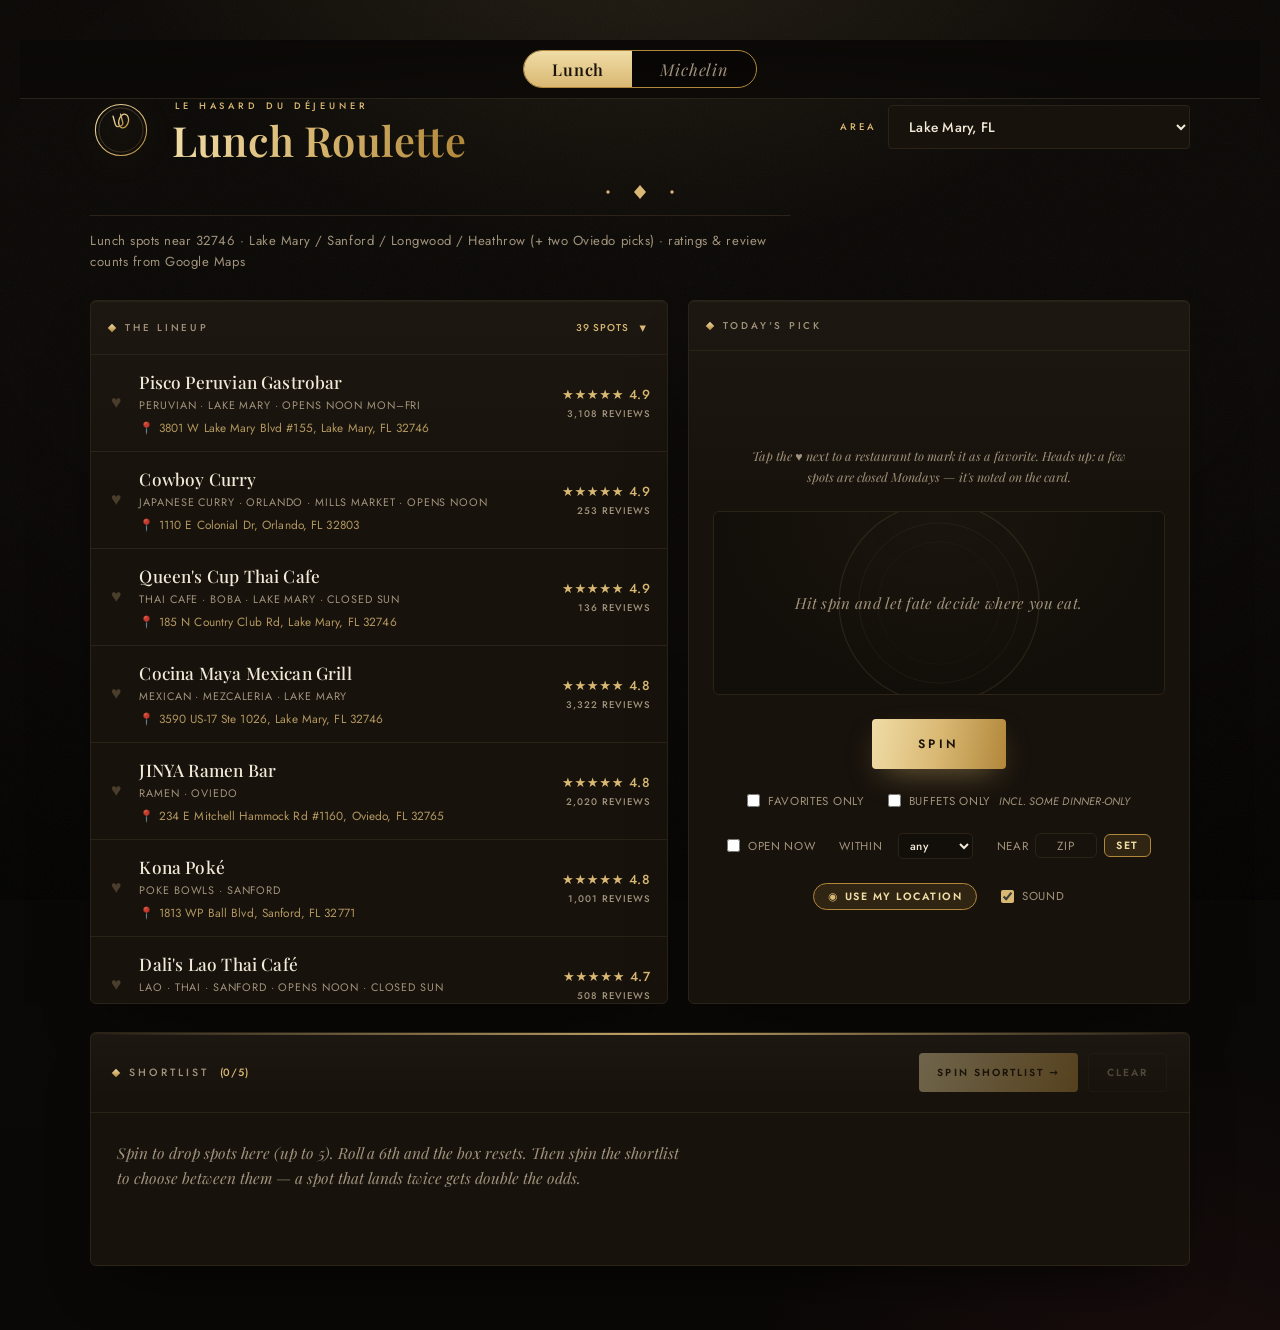
==== commit 7c3670c1: "Add files via upload" ====
--- a/lunch.html
+++ b/lunch.html
@@ -162,6 +162,10 @@
   .opts #zipInput::placeholder{color:var(--dim);letter-spacing:.1em}
   .opts #zipBtn{background:rgba(177,135,58,.16);border:1px solid var(--gold-dp);color:var(--gold-lt);border-radius:6px;padding:3px 11px;font-family:var(--sans);font-size:.66rem;font-weight:600;letter-spacing:.14em;text-transform:uppercase;cursor:pointer;transition:background .15s ease}
   .opts #zipBtn:hover{background:rgba(177,135,58,.32)}
+  .opts #locBtn{background:rgba(177,135,58,.16);border:1px solid var(--gold-dp);color:var(--gold-lt);border-radius:999px;padding:5px 14px;font-family:var(--sans);font-size:.66rem;font-weight:600;letter-spacing:.14em;text-transform:uppercase;cursor:pointer;transition:background .15s ease}
+  .opts #locBtn::before{content:"\25c9";margin-right:6px;color:var(--gold)}
+  .opts #locBtn:hover{background:rgba(177,135,58,.32)}
+  .opts #locBtn.busy{opacity:.6;cursor:default}
   .opts .opt-note{font-size:.68rem;font-style:italic;color:var(--dim);letter-spacing:.02em;margin-left:1px}
   .badge-dinner{display:inline-block;vertical-align:middle;font-size:.56rem;font-weight:600;letter-spacing:.14em;text-transform:uppercase;color:var(--gold-lt);background:rgba(177,135,58,.18);border:1px solid var(--gold-dp);border-radius:999px;padding:1px 7px;margin-left:7px;font-family:var(--sans);position:relative;top:-1px}
   .slot .badge-dinner{font-size:.6rem;margin-left:9px}
@@ -405,6 +409,7 @@
         <label><input type="checkbox" id="openNow"> Open now</label>
         <label class="opt-select">Within <select id="radius"><option value="0">any</option><option value="5">5 mi</option><option value="10">10 mi</option><option value="35">15+ mi</option></select></label>
         <span class="opt-select zip-field">Near <input type="text" id="zipInput" inputmode="numeric" maxlength="5" placeholder="ZIP" aria-label="ZIP code"><button type="button" id="zipBtn">Set</button></span>
+        <button type="button" id="locBtn" class="opt-select">Use my location</button>
         <label><input type="checkbox" id="sound" checked> Sound</label>
       </div>
     </div>
@@ -1306,15 +1311,27 @@
 
 loadRegion('lakemary');
 
-// auto-default the area to wherever the user is, if they allow location
-if (navigator.geolocation){
+// find the user's nearest region from their device location
+const locBtn = document.getElementById('locBtn');
+function locate(manual){
+  if (!navigator.geolocation || (window.isSecureContext === false)){
+    if (manual) toast('Location needs an https page \u2014 type a ZIP instead');
+    return;
+  }
+  if (manual){ toast('Getting your location\u2026'); locBtn.classList.add('busy'); }
   navigator.geolocation.getCurrentPosition(pos=>{
+    locBtn.classList.remove('busy');
     userLoc = {lat:pos.coords.latitude, lng:pos.coords.longitude};
     const k = nearestRegion(userLoc);
     if (k && k !== currentRegion) loadRegion(k); else render();
     toast('Showing spots near you \u2014 ' + cleanLabel(currentRegion));
-  }, ()=>{}, {timeout:8000, maximumAge:600000});
-}
+  }, err=>{
+    locBtn.classList.remove('busy');
+    if (manual) toast(err.code === 1 ? 'Location blocked \u2014 allow it in your browser, or type a ZIP' : 'Couldn\u0027t get your location \u2014 type a ZIP instead');
+  }, {enableHighAccuracy:false, timeout:9000, maximumAge:600000});
+}
+locBtn.addEventListener('click', ()=>locate(true));
+locate(false);   // try once on load (works on https once permission is granted)
 
 // manual ZIP entry as an alternative to geolocation
 const zipInput = document.getElementById('zipInput');
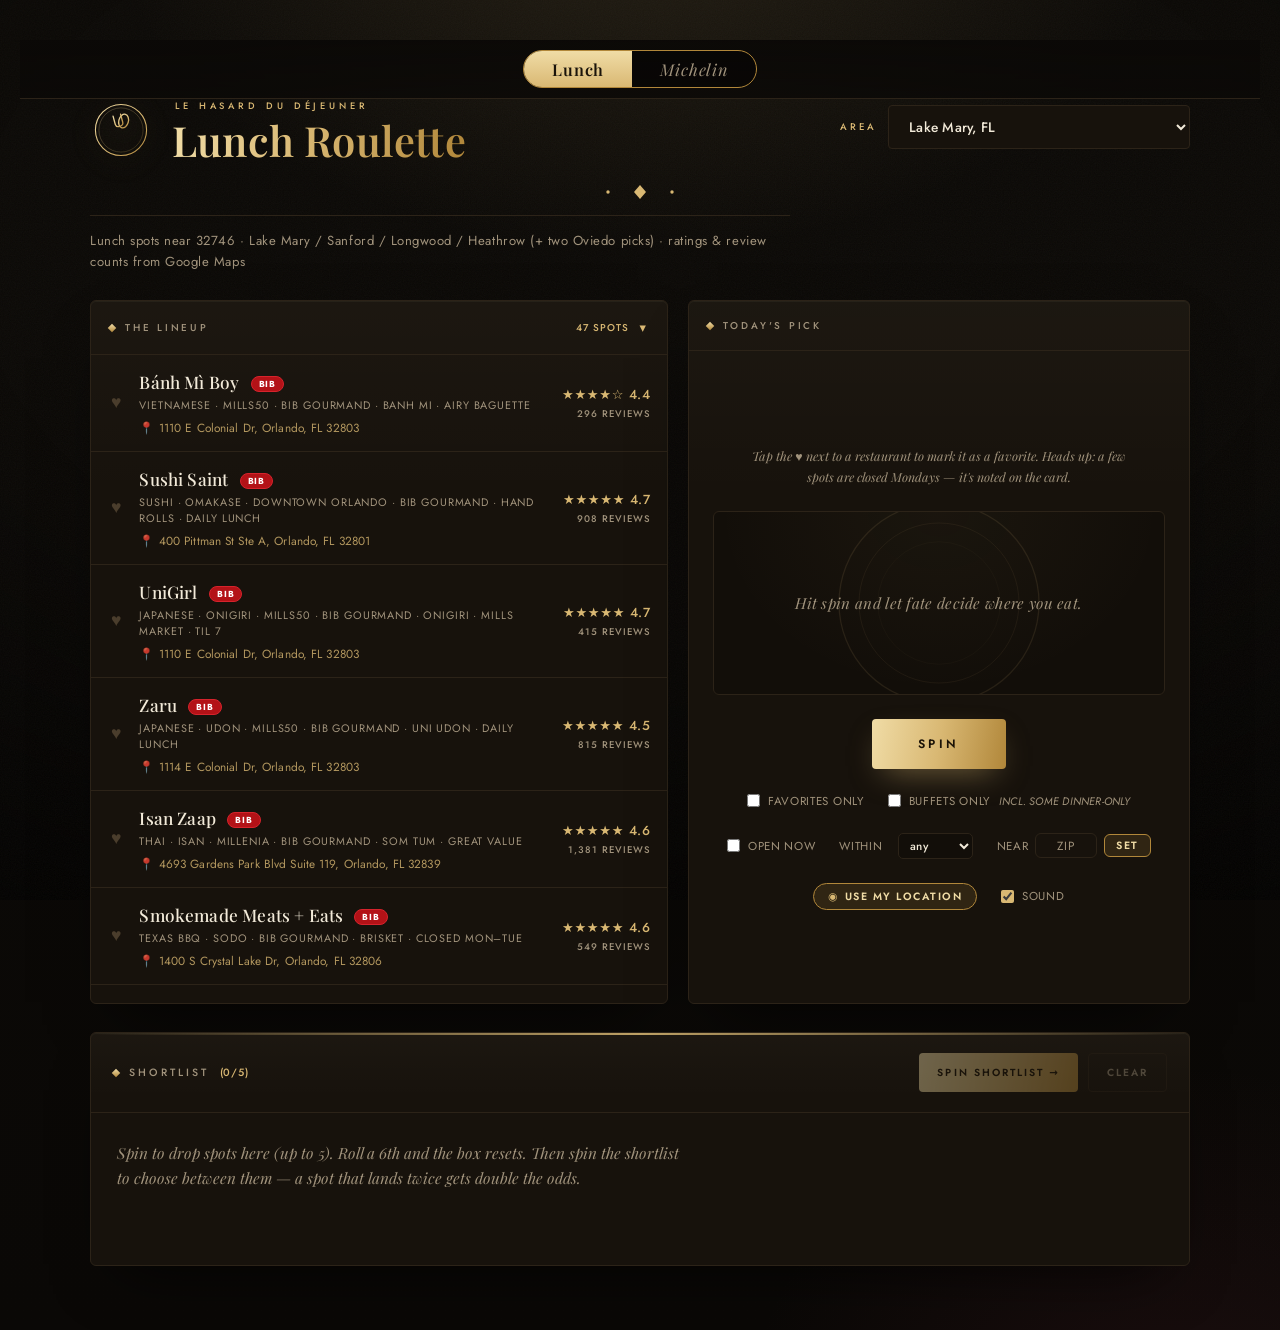
==== commit dfe060f0: "Update lunch.html" ====
--- a/lunch.html
+++ b/lunch.html
@@ -169,6 +169,8 @@
   .opts .opt-note{font-size:.68rem;font-style:italic;color:var(--dim);letter-spacing:.02em;margin-left:1px}
   .badge-dinner{display:inline-block;vertical-align:middle;font-size:.56rem;font-weight:600;letter-spacing:.14em;text-transform:uppercase;color:var(--gold-lt);background:rgba(177,135,58,.18);border:1px solid var(--gold-dp);border-radius:999px;padding:1px 7px;margin-left:7px;font-family:var(--sans);position:relative;top:-1px}
   .slot .badge-dinner{font-size:.6rem;margin-left:9px}
+  .badge-bib{display:inline-block;vertical-align:middle;font-size:.55rem;font-weight:700;letter-spacing:.1em;text-transform:uppercase;color:#fff;background:#b31217;border:1px solid #d6232c;border-radius:999px;padding:1px 7px;margin-left:7px;font-family:var(--sans);position:relative;top:-1px}
+  .slot .badge-bib{font-size:.6rem;margin-left:9px}
   .opts input:disabled{cursor:not-allowed}
   .opts select{
     font-family:var(--sans);font-size:.72rem;font-weight:500;color:var(--text);letter-spacing:.06em;
@@ -444,6 +446,15 @@
     subtitle: "Lunch spots near 32746 \u00b7 Lake Mary / Sanford / Longwood / Heathrow (+ two Oviedo picks) \u00b7 ratings & review counts from Google Maps",
     note: "Tap the \u2665 next to a restaurant to mark it as a favorite. Heads up: a few spots are closed Mondays \u2014 it's noted on the card.",
     restaurants: [
+  {name:"Bánh Mì Boy", cuisine:"Vietnamese", area:"Mills50", rating:4.4, reviews:296, mich:"bib", note:"Bib Gourmand · banh mi · airy baguette", addr:"1110 E Colonial Dr, Orlando, FL 32803"},
+  {name:"Sushi Saint", cuisine:"Sushi · omakase", area:"Downtown Orlando", rating:4.7, reviews:908, mich:"bib", note:"Bib Gourmand · hand rolls · daily lunch", addr:"400 Pittman St Ste A, Orlando, FL 32801"},
+  {name:"UniGirl", cuisine:"Japanese · onigiri", area:"Mills50", rating:4.7, reviews:415, mich:"bib", note:"Bib Gourmand · onigiri · Mills Market · til 7", addr:"1110 E Colonial Dr, Orlando, FL 32803"},
+  {name:"Zaru", cuisine:"Japanese · udon", area:"Mills50", rating:4.5, reviews:815, mich:"bib", note:"Bib Gourmand · uni udon · daily lunch", addr:"1114 E Colonial Dr, Orlando, FL 32803"},
+  {name:"Isan Zaap", cuisine:"Thai · Isan", area:"Millenia", rating:4.6, reviews:1381, mich:"bib", note:"Bib Gourmand · som tum · great value", addr:"4693 Gardens Park Blvd Suite 119, Orlando, FL 32839"},
+  {name:"Smokemade Meats + Eats", cuisine:"Texas BBQ", area:"SoDo", rating:4.6, reviews:549, mich:"bib", note:"Bib Gourmand · brisket · closed Mon–Tue", addr:"1400 S Crystal Lake Dr, Orlando, FL 32806"},
+  {name:"Taste of Chengdu", cuisine:"Sichuan", area:"College Park", rating:4.3, reviews:877, mich:"bib", note:"Bib Gourmand · authentic Sichuan · closed Mon", addr:"2030 W Colonial Dr, Orlando, FL 32804"},
+  {name:"Norigami", cuisine:"Sushi · aburi", area:"Winter Garden", rating:4.8, reviews:280, mich:"bib", dinnerOnly:true, note:"Bib Gourmand · torched nigiri · wknd lunch", addr:"426 W Plant St Stall 19, Winter Garden, FL 34787"},
+
   {name:"Pisco Peruvian Gastrobar", cuisine:"Peruvian", area:"Lake Mary", rating:4.9, reviews:3108, note:"Opens noon Mon–Fri", addr:"3801 W Lake Mary Blvd #155, Lake Mary, FL 32746", maps:"https://maps.apple.com/?daddr=3801%20W%20Lake%20Mary%20Blvd%20%23155%2C%20Lake%20Mary%2C%20FL%2032746"},
   {name:"Cowboy Curry", cuisine:"Japanese curry", area:"Orlando · Mills Market", rating:4.9, reviews:253, note:"Opens noon", addr:"1110 E Colonial Dr, Orlando, FL 32803", maps:"https://maps.apple.com/?daddr=1110%20E%20Colonial%20Dr%2C%20Orlando%2C%20FL%2032803"},
   {name:"Queen's Cup Thai Cafe", cuisine:"Thai cafe · Boba", area:"Lake Mary", rating:4.9, reviews:136, note:"Closed Sun", addr:"185 N Country Club Rd, Lake Mary, FL 32746", maps:"https://maps.apple.com/?daddr=185%20N%20Country%20Club%20Rd%2C%20Lake%20Mary%2C%20FL%2032746"},
@@ -502,6 +513,8 @@
     subtitle: "Brunch & lunch picks across Torrance / Redondo / Hermosa / Manhattan Beach / Gardena (+ a Peninsula spot) \u00b7 ratings from Google Maps",
     note: "Tap the \u2665 to favorite a spot. These are daytime-leaning places \u2014 check the card for closed days and kitchen hours before you head out. Keep spinning, too \u2014 a rare bonus round can whisk you up to K-Town.",
     restaurants: [
+  {name:"Vin Folk", cuisine:"New American", area:"Hermosa Beach", rating:4.6, reviews:93, mich:"bib", dinnerOnly:true, note:"Bib Gourmand · ocean view · chili crab · closed Sun–Mon", addr:"1501 Hermosa Ave, Hermosa Beach, CA 90254"},
+
   {name:"Mychal's Café", cuisine:"Café · Breakfast & lunch", area:"Redondo Beach", rating:4.9, reviews:299, note:"Daytime only", addr:"2302 Artesia Blvd, Redondo Beach, CA 90278"},
   {name:"Délices Du Chef", cuisine:"French café · Bakery", area:"Torrance", rating:4.8, reviews:135, note:"Open till 4", addr:"24416 Crenshaw Blvd Ste 4, Torrance, CA 90505"},
   {name:"Caffe Tre Venezie", cuisine:"Italian café · Panini", area:"Torrance", rating:4.8, reviews:373, note:"Closed Wed · till 3", addr:"3525 Pacific Coast Hwy Unit B, Torrance, CA 90505"},
@@ -561,6 +574,11 @@
     subtitle: "Irvine, Newport Beach, Costa Mesa & Lake Forest \u00b7 seafood, tacos, French bistro, pastrami & boba \u00b7 ratings from Google Maps",
     note: "Central OC from the coast to the Spectrum. A few spots are brunch-only or close by mid-afternoon (Moulin, Cappy's, Burnt Crumbs) \u2014 check the card.",
     restaurants: [
+  {name:"CHAAK Kitchen", cuisine:"Mexican · Yucatán", area:"Tustin", rating:4.6, reviews:1051, mich:"bib", dinnerOnly:true, note:"Bib Gourmand · cochinita pibil · wknd lunch", addr:"215 El Camino Real, Tustin, CA 92780"},
+  {name:"Fable & Spirit", cuisine:"Irish · Californian", area:"Newport Beach", rating:4.5, reviews:432, mich:"bib", dinnerOnly:true, note:"Bib Gourmand · Guinness bread · wknd brunch", addr:"3441 Via Lido Suite A, Newport Beach, CA 92663"},
+  {name:"Lola Gaspar", cuisine:"Mexican", area:"Santa Ana", rating:4.4, reviews:519, mich:"bib", dinnerOnly:true, note:"Bib Gourmand · al pastor tacos · closed Sun–Mon", addr:"211 W 2nd St, Santa Ana, CA 92701"},
+  {name:"Heritage Barbecue", cuisine:"Texas BBQ", area:"San Juan Capistrano", rating:4.4, reviews:1051, mich:"bib", note:"Bib Gourmand · brisket · long lines · closed Mon–Tue", addr:"31721 Camino Capistrano, San Juan Capistrano, CA 92675"},
+
   {name:"Moulin", cuisine:"French bistro · Café", area:"Newport Beach", rating:4.6, reviews:2463, note:"Till 3 · pastries", addr:"1000 Bristol St N St. 10, Newport Beach, CA 92660"},
   {name:"The Hat", cuisine:"Pastrami · Sandwiches", area:"Lake Forest", rating:4.6, reviews:2622, note:"World-famous pastrami dip", addr:"23641 Rockfield Blvd, Lake Forest, CA 92630"},
   {name:"Habana", cuisine:"Cuban", area:"Costa Mesa", rating:4.5, reviews:1974, note:"The LAB · weekend brunch", addr:"2930 Bristol St, Costa Mesa, CA 92626"},
@@ -595,6 +613,11 @@
     subtitle: "Gaslamp, Little Italy, East Village & the Embarcadero \u00b7 seafood, tacos, Italian, burgers & brunch \u00b7 ratings from Google Maps",
     note: "Downtown San Diego from Little Italy to the Gaslamp. A few spots are brunch-only or close mid-afternoon, and Las Cuatro Milpas is cash-only & closed Fri/Sun \u2014 check the card.",
     restaurants: [
+  {name:"Callie", cuisine:"Mediterranean", area:"East Village", rating:4.5, reviews:1141, mich:"bib", dinnerOnly:true, note:"Bib Gourmand · hummus · closed Mon & Sat", addr:"1195 Island Ave, San Diego, CA 92101"},
+  {name:"Ciccia Osteria", cuisine:"Italian", area:"Barrio Logan", rating:4.7, reviews:905, mich:"bib", dinnerOnly:true, note:"Bib Gourmand · fresh pasta · GF-friendly · closed Tue & Sat", addr:"2233 Logan Ave, San Diego, CA 92113"},
+  {name:"Cucina Urbana", cuisine:"Italian", area:"Bankers Hill", rating:4.6, reviews:2023, mich:"bib", dinnerOnly:true, note:"Bib Gourmand · ricotta gnudi · bottle shop", addr:"505 Laurel St, San Diego, CA 92101"},
+  {name:"Cesarina", cuisine:"Italian", area:"Point Loma", rating:4.7, reviews:2645, mich:"bib", note:"Bib Gourmand · housemade pasta · daily lunch 12–3", addr:"4161 Voltaire St, San Diego, CA 92107"},
+
   {name:"Hodad's Downtown", cuisine:"Burgers", area:"Downtown", rating:4.6, reviews:4445, note:"Huge burgers · onion rings", addr:"945 Broadway, San Diego, CA 92101"},
   {name:"Las Cuatro Milpas", cuisine:"Mexican · Cash only", area:"Barrio Logan", rating:4.6, reviews:4463, note:"Closed Fri/Sun · cash · til 3", addr:"1985 National Ave Ste 1131, San Diego, CA 92113"},
   {name:"Buona Forchetta", cuisine:"Italian · Pizza", area:"South Park", rating:4.6, reviews:3287, note:"Wood-fired · lunch til 3", addr:"3001 Beech St, San Diego, CA 92102"},
@@ -602,7 +625,7 @@
   {name:"The Crack Shack", cuisine:"Fried chicken", area:"Little Italy", rating:4.5, reviews:6367, note:"Chicken sandwiches · patio", addr:"2266 Kettner Blvd, San Diego, CA 92101"},
   {name:"Puesto", cuisine:"Mexican · Tacos", area:"Seaport", rating:4.5, reviews:4445, note:"Taco Tuesday · waterfront", addr:"789 W Harbor Dr Unit 155, San Diego, CA 92101"},
   {name:"Lou & Mickey's", cuisine:"Steakhouse · Seafood", area:"Gaslamp", rating:4.5, reviews:2746, note:"Gaslamp classic", addr:"224 Fifth Ave, San Diego, CA 92101"},
-  {name:"Lola 55", cuisine:"Tacos · Cocktails", area:"East Village", rating:4.5, reviews:1434, note:"Modern tacos · birria", addr:"1290 F St, San Diego, CA 92101"},
+  {name:"Lola 55", mich:"bib", cuisine:"Tacos · Cocktails", area:"East Village", rating:4.5, reviews:1434, note:"Modern tacos · birria", addr:"1290 F St, San Diego, CA 92101"},
   {name:"Filippi's Pizza Grotto", cuisine:"Italian · Pizza", area:"Little Italy", rating:4.5, reviews:8792, note:"Walk through the deli", addr:"1747 India St, San Diego, CA 92101"},
   {name:"Richard Walker's", cuisine:"Breakfast · Pancakes", area:"Downtown", rating:4.5, reviews:4389, note:"Til 2:30 · German pancake", addr:"520 Front St, San Diego, CA 92101"},
   {name:"Carnitas' Snack Shack", cuisine:"Pork · Sandwiches", area:"Embarcadero", rating:4.4, reviews:3572, note:"Waterfront · DJ weekends", addr:"1004 N Harbor Dr, San Diego, CA 92101"},
@@ -610,7 +633,7 @@
   {name:"Underbelly", cuisine:"Ramen · Bao", area:"Little Italy", rating:4.4, reviews:2243, note:"Ramen · beer garden", addr:"750 W Fir St #101, San Diego, CA 92101"},
   {name:"Cafe 21", cuisine:"Brunch · Small plates", area:"Gaslamp", rating:4.4, reviews:2668, note:"Farm-to-table brunch", addr:"802 Fifth Ave, San Diego, CA 92101"},
   {name:"Meze Greek Fusion", cuisine:"Greek · Mediterranean", area:"Gaslamp", rating:4.4, reviews:2474, note:"Lamb chops · baklava cheesecake", addr:"345 Sixth Ave, San Diego, CA 92101"},
-  {name:"Morning Glory", cuisine:"Brunch", area:"Little Italy", rating:4.3, reviews:3685, note:"Til 3 · soufflé pancakes", addr:"550 W Date St Ste C, San Diego, CA 92101"}
+  {name:"Morning Glory", mich:"bib", cuisine:"Brunch", area:"Little Italy", rating:4.3, reviews:3685, note:"Til 3 · soufflé pancakes", addr:"550 W Date St Ste C, San Diego, CA 92101"}
 ]
   },
   walnutcreek: {
@@ -659,6 +682,10 @@
     subtitle: "K-Town landmarks \u00b7 KBBQ, tofu stew, knife noodles, bossam & more \u00b7 ratings from Google Maps",
     note: "Bonus round! These are destination spots \u2014 several close Tue or Sun, and parking is its own adventure. Worth it.",
     restaurants: [
+  {name:"Dha Rae Oak", cuisine:"Korean · duck", area:"Koreatown", rating:4.2, reviews:292, mich:"bib", note:"Bib Gourmand · clay-pot roast duck (pre-order)", addr:"1106 S Western Ave, Los Angeles, CA 90006"},
+  {name:"Liu's Cafe", cuisine:"Taiwanese", area:"Koreatown", rating:4.5, reviews:359, mich:"bib", note:"Bib Gourmand · beef noodle · HK toast · closed Mon–Tue", addr:"3915 1/2 W 6th St, Los Angeles, CA 90020"},
+  {name:"Pollo a la Brasa", cuisine:"Peruvian · chicken", area:"Koreatown", rating:4.2, reviews:802, mich:"bib", note:"Bib Gourmand · wood-fire chicken · closed Tue", addr:"764 S Western Ave, Los Angeles, CA 90005"},
+
   {name:"Hae Jang Chon", cuisine:"Korean BBQ · AYCE", area:"Koreatown", rating:4.5, reviews:3463, note:"Closed Tue", addr:"3821 W 6th St, Los Angeles, CA 90020"},
   {name:"Kang Ho Dong Baekjeong", cuisine:"Korean BBQ", area:"Koreatown", rating:4.4, reviews:2502, note:"", addr:"3465 W 6th St #20, Los Angeles, CA 90020"},
   {name:"Park's BBQ", cuisine:"Korean BBQ · Michelin", area:"Koreatown", rating:4.4, reviews:2254, note:"", addr:"955 S Vermont Ave G, Los Angeles, CA 90006"},
@@ -684,6 +711,19 @@
     subtitle: "SGV landmarks \u00b7 dumplings, dim sum, Sichuan, Taiwanese & beef noodles \u00b7 ratings from Google Maps",
     note: "Bonus round! The best Chinese food in the country. Many spots are lunch-only or close Tue/Wed \u2014 check the card, and bring cash for the old-school ones.",
     restaurants: [
+  {name:"Union", cuisine:"Italian", area:"Pasadena", rating:4.5, reviews:870, mich:"bib", dinnerOnly:true, note:"Bib Gourmand · Old Town · squid-ink pasta", addr:"37 Union St, Pasadena, CA 91103"},
+
+  {name:"Chengdu Taste", cuisine:"Sichuan", area:"Alhambra", rating:4.3, reviews:845, mich:"bib", note:"Bib Gourmand · toothpick lamb · mapo tofu", addr:"828 W Valley Blvd, Alhambra, CA 91803"},
+  {name:"Ipoh Kopitiam", cuisine:"Malaysian", area:"Alhambra", rating:4.4, reviews:882, mich:"bib", note:"Bib Gourmand · laksa · roti canai · closed Wed", addr:"1411 S Garfield Ave #104, Alhambra, CA 91801"},
+  {name:"Sichuan Impression", cuisine:"Sichuan", area:"Alhambra", rating:4.3, reviews:923, mich:"bib", note:"Bib Gourmand · boiling fish · toothpick lamb", addr:"235 W Main St Suite B, Alhambra, CA 91801"},
+  {name:"Lunasia Dim Sum House", cuisine:"Dim sum · Cantonese", area:"Alhambra", rating:4.2, reviews:1670, mich:"bib", note:"Bib Gourmand · jumbo har gow · opens 10:30", addr:"500 W Main St, Alhambra, CA 91801"},
+  {name:"Longo Seafood", cuisine:"Dim sum · Cantonese", area:"Rosemead", rating:4.0, reviews:1039, mich:"bib", note:"Bib Gourmand · dim sum 10–3 · big portions", addr:"7540 Garvey Ave, Rosemead, CA 91770"},
+  {name:"Sea Harbour", cuisine:"Dim sum · Cantonese", area:"Rosemead", rating:4.1, reviews:1259, mich:"bib", note:"Bib Gourmand · Chef Tony · roast pork", addr:"3939 Rosemead Blvd, Rosemead, CA 91770"},
+  {name:"Dai Ho", cuisine:"Taiwanese · noodles", area:"Temple City", rating:4.2, reviews:291, mich:"bib", note:"Bib Gourmand · beef noodle soup · lunch only · closed Mon", addr:"9148 E Las Tunas Dr, Temple City, CA 91780"},
+  {name:"LaoXi Noodle House", cuisine:"Chinese · noodles", area:"Arcadia", rating:4.5, reviews:60, mich:"bib", note:"Bib Gourmand · hand-pulled house noodle", addr:"600 E Live Oak Ave, Arcadia, CA 91006"},
+  {name:"Luscious Dumplings", cuisine:"Chinese · dumplings", area:"Monrovia", rating:4.2, reviews:315, mich:"bib", note:"Bib Gourmand · juicy dumplings · closed Tue", addr:"919 W Duarte Rd, Monrovia, CA 91016"},
+  {name:"Eat Joy Food", cuisine:"Taiwanese", area:"Rowland Heights", rating:4.0, reviews:122, mich:"bib", note:"Bib Gourmand · banquet Taiwanese · closed Tue", addr:"18888 Labin Ct C113, Rowland Heights, CA 91748"},
+
   {name:"Din Tai Fung", cuisine:"Dumplings · Michelin", area:"Arcadia", rating:4.5, reviews:2817, note:"In Westfield mall · expect a wait", addr:"400 S Baldwin Ave #M5, Arcadia, CA 91007"},
   {name:"Golden Deli", cuisine:"Vietnamese · Pho", area:"San Gabriel", rating:4.6, reviews:1167, note:"Closed Wed", addr:"815 W Las Tunas Dr, San Gabriel, CA 91776"},
   {name:"Yang's Kitchen", cuisine:"Modern Asian · Brunch", area:"Alhambra", rating:4.5, reviews:472, note:"Closed Tue–Wed · lunch till 2", addr:"112 W Main St, Alhambra, CA 91801"},
@@ -708,6 +748,12 @@
     subtitle: "Park Avenue & Baldwin Park \u00b7 brunch, bakeries, tapas, Italian & Taste of Chengdu \u00b7 ratings from Google Maps",
     note: "Bonus round! The leafy, upscale side of Orlando dining. A couple of bakeries close Mon–Tue and Seito does lunch on weekends only \u2014 check the card.",
     restaurants: [
+  {name:"The Ravenous Pig", cuisine:"Gastropub", area:"Winter Park", rating:4.5, reviews:3228, mich:"bib", dinnerOnly:true, note:"Bib Gourmand · pub burger · beignets · wknd brunch", addr:"565 W Fairbanks Ave, Winter Park, FL 32789"},
+  {name:"Coro", cuisine:"Contemporary", area:"Audubon Park", rating:4.9, reviews:225, mich:"bib", dinnerOnly:true, note:"Bib Gourmand · open kitchen · seafood", addr:"3022 Corrine Dr, Orlando, FL 32803"},
+  {name:"Domu", cuisine:"Ramen", area:"Audubon Park", rating:4.5, reviews:3308, mich:"bib", dinnerOnly:true, note:"Bib Gourmand · tonkotsu · East End Market", addr:"3201 Corrine Dr Ste 100, Orlando, FL 32803"},
+  {name:"Otto's High Dive", cuisine:"Cuban", area:"Audubon Park", rating:4.5, reviews:736, mich:"bib", dinnerOnly:true, note:"Bib Gourmand · ropa vieja · cocktails · wknd lunch", addr:"2304 E Robinson St, Orlando, FL 32803"},
+  {name:"The Strand", cuisine:"New American", area:"Mills50", rating:4.6, reviews:604, mich:"bib", dinnerOnly:true, note:"Bib Gourmand · seasonal · closed Sun–Mon", addr:"807 N Mills Ave, Orlando, FL 32803"},
+
   {name:"Bulla Gastrobar", cuisine:"Spanish tapas · Brunch", area:"Winter Park", rating:4.9, reviews:14873, note:"Till 10", addr:"110 S Orlando Ave #7, Winter Park, FL 32789"},
   {name:"The Glass Knife", cuisine:"Bakery · Brunch", area:"Winter Park", rating:4.9, reviews:585, note:"Pastries · all day", addr:"212 N Park Ave, Winter Park, FL 32789"},
   {name:"Buttermilk Bakery", cuisine:"Bakery · Brunch", area:"Winter Park", rating:4.7, reviews:830, note:"Closed Mon–Tue · till 2", addr:"1198 N Orange Ave, Winter Park, FL 32789"},
@@ -731,6 +777,10 @@
     subtitle: "Culver City, Marina del Rey, Playa del Rey & Santa Monica \u00b7 delis, tacos, sushi, seafood & beachside brunch \u00b7 ratings from Google Maps",
     note: "Bonus round! Spans the whole West Side \u2014 from the Helms District out to the coast. A few spots close Mon or by mid-afternoon, and Bay Cities is closed Mon–Tue \u2014 check the card.",
     restaurants: [
+  {name:"Cobi's", cuisine:"SE Asian", area:"Santa Monica", rating:4.5, reviews:757, mich:"bib", dinnerOnly:true, note:"Bib Gourmand · roti · curries · wknd brunch", addr:"2104 Main St, Santa Monica, CA 90405"},
+  {name:"Colapasta", cuisine:"Italian", area:"Santa Monica", rating:4.6, reviews:668, mich:"bib", dinnerOnly:true, note:"Bib Gourmand · market pasta · closed Sun", addr:"1241 5th St, Santa Monica, CA 90401"},
+  {name:"Pizzana", cuisine:"Pizza", area:"Brentwood", rating:4.4, reviews:1110, mich:"bib", dinnerOnly:true, note:"Bib Gourmand · Neo-Neapolitan · Cacio e Pepe pie", addr:"11712 San Vicente Blvd, Los Angeles, CA 90049"},
+
   {name:"Mayura", cuisine:"South Indian · Kerala", area:"Culver City", rating:4.8, reviews:13390, note:"Closed Mon", addr:"10406 Venice Blvd, Culver City, CA 90232"},
   {name:"Lodge Bread Company", cuisine:"Bakery · Brunch", area:"Culver City", rating:4.6, reviews:1401, note:"Till 4", addr:"11918 Washington Blvd, Los Angeles, CA 90066"},
   {name:"Industry Cafe & Jazz", cuisine:"Ethiopian", area:"Culver City", rating:4.6, reviews:393, note:"Closed Mon–Tue", addr:"6039 Washington Blvd, Culver City, CA 90232"},
@@ -766,6 +816,11 @@
     subtitle: "Little Tokyo, the Historic Core, Chinatown & the Arts District \u00b7 ramen, tacos, French dips, hand rolls & A5 wagyu \u00b7 ratings from Google Maps",
     note: "Bonus round! The heart of the city. A few spots are weekends-only (Howlin' Ray's) or close Mondays, and NikuX is mostly dinner with weekend lunch \u2014 check the card. Toggle Buffets only for the AYCE wagyu & hot pot.",
     restaurants: [
+  {name:"Langer's Deli", cuisine:"Jewish deli · pastrami", area:"Westlake", rating:4.6, reviews:3708, mich:"bib", note:"Bib Gourmand · the #19 pastrami · closed Sun", addr:"704 S Alvarado St, Los Angeles, CA 90057"},
+  {name:"The Factory Kitchen", cuisine:"Italian", area:"Arts District", rating:4.5, reviews:1079, mich:"bib", note:"Bib Gourmand · focaccina · handmade pasta", addr:"1300 Factory Pl, Los Angeles, CA 90013"},
+  {name:"Maccheroni Republic", cuisine:"Italian", area:"Downtown LA", rating:4.6, reviews:3102, mich:"bib", note:"Bib Gourmand · housemade pasta · patio", addr:"332 S Broadway, Los Angeles, CA 90013"},
+  {name:"Pizzeria Bianco", cuisine:"Pizza", area:"Arts District", rating:4.5, reviews:716, mich:"bib", note:"Bib Gourmand · Chris Bianco · white pizza", addr:"1320 E 7th St Ste 100, Los Angeles, CA 90021"},
+
   {name:"Howlin' Ray's", cuisine:"Nashville hot chicken", area:"Chinatown", rating:4.7, reviews:4440, note:"Fri–Sun only · long line", addr:"727 N Broadway #128, Los Angeles, CA 90012"},
   {name:"Sushi Gen", cuisine:"Sushi · Sashimi", area:"Little Tokyo", rating:4.6, reviews:1796, note:"Closed Mon · lunch till 2", addr:"422 E 2nd St, Los Angeles, CA 90012"},
   {name:"Guisados", cuisine:"Tacos · Braised", area:"Downtown LA", rating:4.6, reviews:2400, note:"Sampler plate", addr:"541 S Spring St Unit 101, Los Angeles, CA 90013"},
@@ -935,7 +990,10 @@
   "92614":[33.685,-117.850],"92604":[33.690,-117.800],"92782":[33.730,-117.795],"92704":[33.700,-117.905],"92780":[33.740,-117.820],
   "92101":[32.715,-117.165],"92113":[32.695,-117.140],"92102":[32.715,-117.130],
   "94596":[37.898,-122.060],"94597":[37.920,-122.075],"94598":[37.925,-122.018],"94549":[37.892,-122.118],"94523":[37.948,-122.065],"94563":[37.877,-122.182],"94520":[37.978,-122.033],
-  "94526":[37.815,-121.995],"94583":[37.765,-121.965],"94568":[37.715,-121.910],"94566":[37.660,-121.876],"94550":[37.680,-121.775]
+  "94526":[37.815,-121.995],"94583":[37.765,-121.965],"94568":[37.715,-121.910],"94566":[37.660,-121.876],"94550":[37.680,-121.775],
+  "90021":[34.034,-118.241],"90405":[34.006,-118.474],"90049":[34.060,-118.474],"91006":[34.131,-118.031],"91748":[33.976,-117.899],
+  "92701":[33.748,-117.868],"92675":[33.502,-117.663],"91103":[34.158,-118.152],"92107":[32.740,-117.245],
+  "32801":[28.541,-81.376],"32839":[28.495,-81.424],"32806":[28.526,-81.357],"34787":[28.565,-81.586]
 };
 function zipOf(r){ const m = (r.addr||'').match(/(\d{5})(?!.*\d{5})/); return m ? m[1] : null; }
 function distMi(r){
@@ -994,7 +1052,7 @@
     row.id = 'row-'+i;
     row.innerHTML =
       '<button class="fav-btn'+(favs().has(i)?' on':'')+'" title="Toggle favorite">\u2665</button>'+
-      '<div class="info"><div class="name">'+r.name+(r.dinnerOnly?' <span class="badge-dinner">dinner</span>':'')+'</div>'+
+      '<div class="info"><div class="name">'+r.name+(r.mich==='bib'?' <span class="badge-bib">Bib</span>':'')+(r.dinnerOnly?' <span class="badge-dinner">dinner</span>':'')+'</div>'+
       '<div class="meta">'+r.cuisine+' \u00b7 '+r.area+(r.note?' \u00b7 '+r.note:'')+
         (dl?' \u00b7 <span class="dist">'+dl+'</span>':'')+
         (closed?' \u00b7 <span class="closed-tag">Closed now</span>':'')+'</div>'+
@@ -1168,7 +1226,7 @@
   const dl = distLabel(r);
   slotEl.className = 'slot' + (landed ? ' landed' : '');
   slotEl.innerHTML =
-    '<div class="pick-name">'+r.name+(r.dinnerOnly?' <span class="badge-dinner">dinner</span>':'')+'</div>'+
+    '<div class="pick-name">'+r.name+(r.mich==='bib'?' <span class="badge-bib">Bib</span>':'')+(r.dinnerOnly?' <span class="badge-dinner">dinner</span>':'')+'</div>'+
     '<div class="pick-meta">'+r.cuisine+' \u00b7 '+r.area+(r.note?' \u00b7 '+r.note:'')+(landed&&dl?' \u00b7 <span class="dist">'+dl+'</span>':'')+'</div>'+
     '<div class="pick-rating">'+stars(r.rating)+' '+r.rating.toFixed(1)+' ('+r.reviews.toLocaleString()+')</div>'+
     '<div class="pick-addr"><a href="'+mapsUrl(r)+'" target="_blank" rel="noopener">\ud83d\udccd '+r.addr+' \u2192 Directions</a></div>'+
